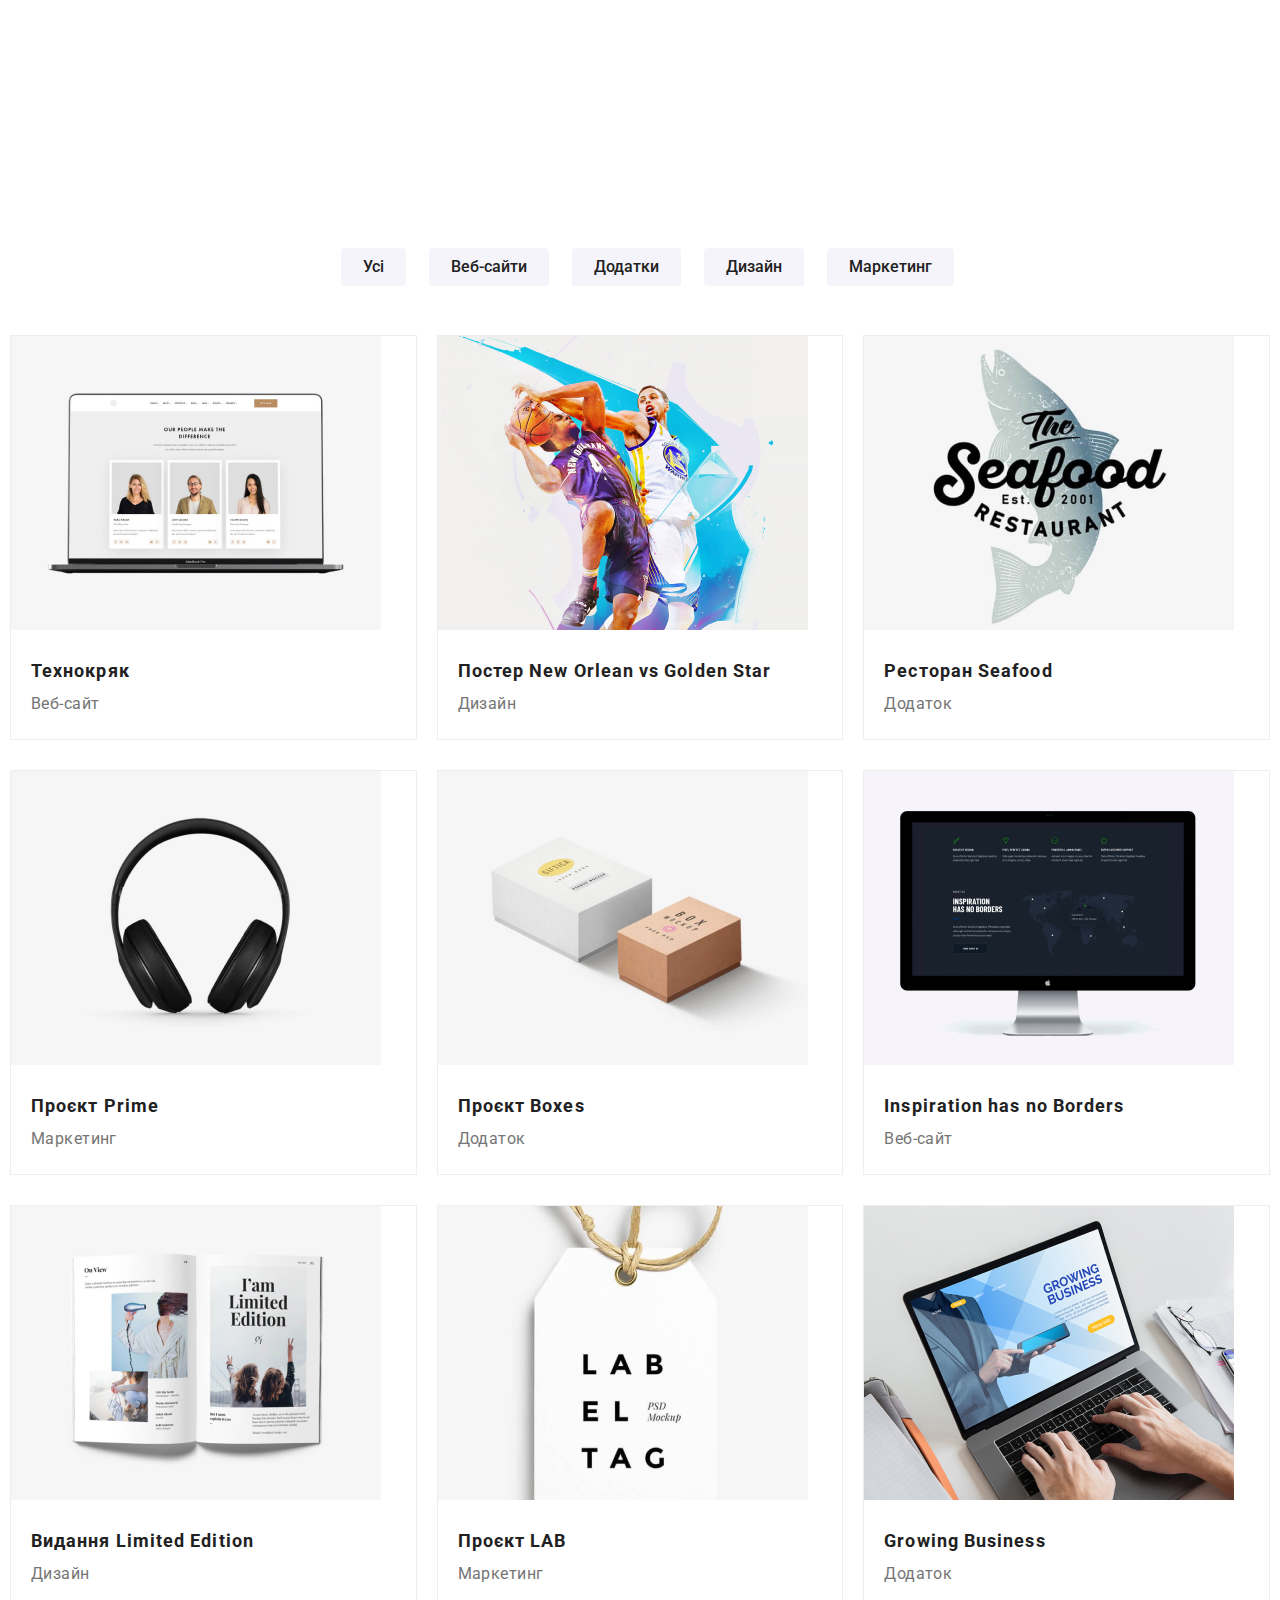
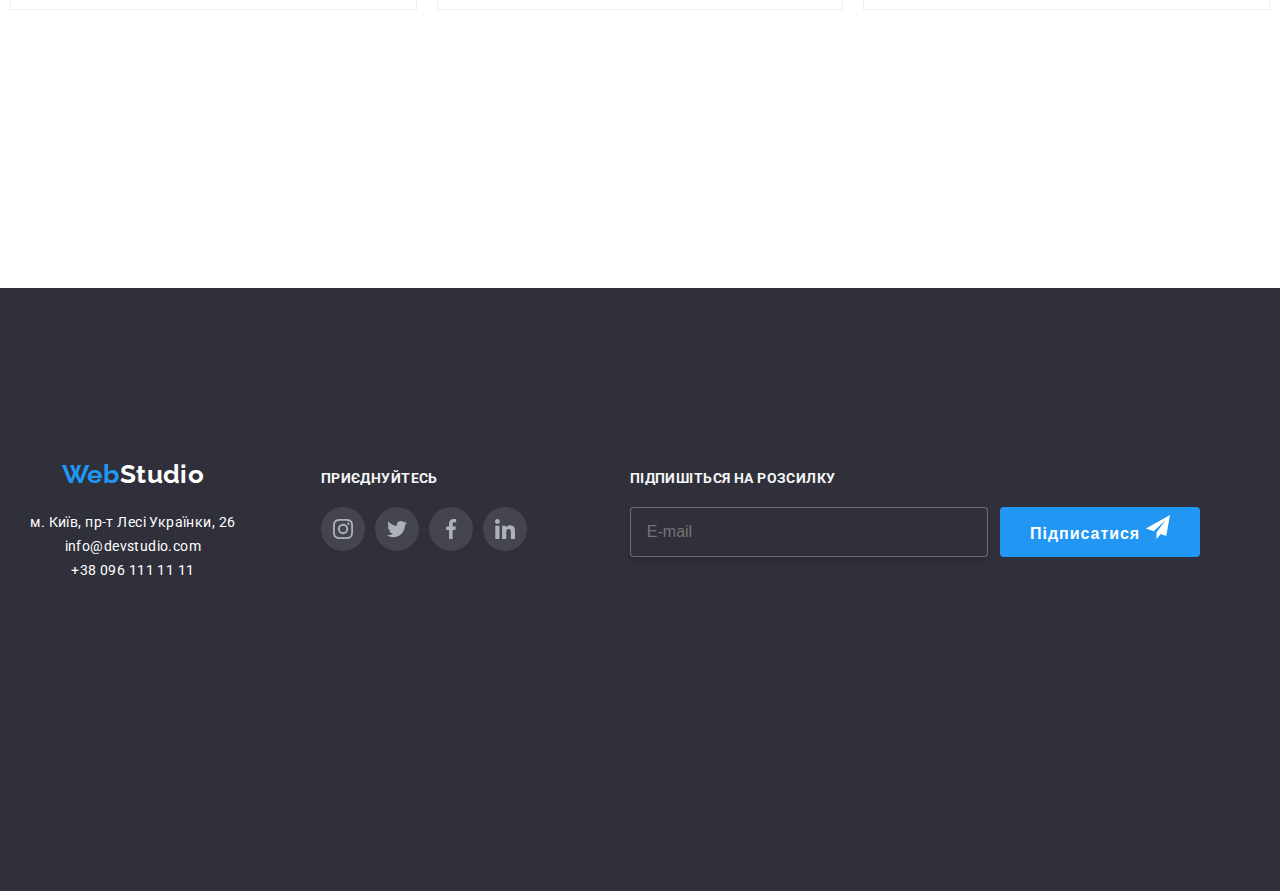
==== portfolio.html @ 3444eb07 "styles" ====
<!DOCTYPE html>
<html lang="uk">
  <head>
    <meta charset="UTF-8" />
    <meta http-equiv="X-UA-Compatible" content="IE=edge" />
    <meta name="viewport" content="width=device-width, initial-scale=1.0" />
    <title>Portfolio</title>
    <link rel="stylesheet" href="node_modules/modern-normalize/modern-normalize.css" />
    <link rel="preconnect" href="https://fonts.googleapis.com" />
    <link rel="preconnect" href="https://fonts.gstatic.com" crossorigin />
    <link
      href="https://fonts.googleapis.com/css2?family=Raleway:wght@700&family=Roboto:wght@400;500;700;900&display=swap"
      rel="stylesheet"
    />
    <link rel="stylesheet" href="./css/main.min.css" />
    <link rel="stylesheet" href="./css/styles.css" />
  </head>

  <body>
    <!--Шапка сторінки-->
  <!-- <header class="header-portfolio">
      <div class="container">
        <nav class="navigation">
          <a href="./index.html" class="logo-link"> <span class="accent">Web</span>Studio </a>
          <ul class="nav">
            <li class="nav-item">
              <a href="./index.html" class="nav-link nav-item__link">Студія</a>
            </li>
            <li class="nav-item">
              <a href="./portfolio.html" class="nav-link current nav-item__line nav-item__link"
                >Портфоліо</a
              >
            </li>
            <li class="nav-item">
              <a href="" class="nav-link nav-item__link">Контакти</a>
            </li>
          </ul>
        </nav>
        <ul class="contact">
          <li class="contact-list">
            <a class="contact-link" href="mailto:info@devstudio.com">
              <svg class="contact-icons" width="16" height="12">
                <use href="./img/icons.svg#icon-mail"></use>
              </svg>
              info@devstudio.com</a
            >
          </li>
          <li class="contact-list">
            <a class="contact-link" href="tel:+380961111111">
              <svg class="contact-icons" width="10" height="16">
                <use href="./img/icons.svg#icon-phone"></use>
              </svg>
              +38 096 111 11 11</a
            >
          </li>
        </ul>
      </div>
    </header> -->
    <main>
      <section class="work">
        <div class="container">
          <h1 class="visually-hidden">Проекти</h1>
          <ul class="work-nav">
            <li class="work-item">
              <button class="work-item__button filter-btn" type="button">Усі</button>
            </li>
            <li class="work-item">
              <button class="work-item__button filter-btn" type="button">Веб-сайти</button>
            </li>
            <li class="work-item">
              <button class="work-item__button filter-btn" type="button">Додатки</button>
            </li>
            <li class="work-item">
              <button class="work-item__button filter-btn" type="button">Дизайн</button>
            </li>
            <li class="work-item">
              <button class="work-item__button filter-btn" type="button">Маркетинг</button>
            </li>
          </ul>
          <ul class="portfolio">
            <li class="portfolio-item">
              <a href="" class="portfolio-item__link">
                <div class="portfolio-wrapper">
                  <picture>
                    <source
                      srcset="
                        ./img/portfolio/people-desktop.jpg    1x,
                        ./img/portfolio/people-desktop@2x.jpg 2x
                      "
                      media="(min-width: 1200px)"
                      type="image/jpeg"
                    />
                    <source
                      srcset="
                        ./img/portfolio/people-tab.jpg    1x,
                        ./img/portfolio/people-tab@2x.jpg 2x
                      "
                      media="(min-width: 768px)"
                      type="image/jpeg"
                    />
                    <source
                      srcset="
                        ./img/portfolio/people-mob.jpg    1x,
                        ./img/portfolio/people-mob@2x.jpg 2x
                      "
                      media="(min-width: 480px)"
                      type="image/jpeg"
                    />
                    <img src="./img/portfolio/people.jpg" alt="головна сторінка" width="370" />
                  </picture>
                  <p class="portfolio-wrapper__text">
                    Ресурс пропонує комплексні пропозиції з різним рівнем функціоналу та сервісів.
                    Все це дозволить відвідувачу отримати вичерпні відомості про компанію чи
                    приватну особу.
                  </p>
                </div>
                <div class="portfolio-box">
                  <h2 class="portfolio-box__project">Технокряк</h2>
                  <p class="portfolio-box__text">Веб-сайт</p>
                </div>
              </a>
            </li>
            <li class="portfolio-item">
              <a href="" class="portfolio-item__link">
                <div class="portfolio-wrapper">
                  <picture>
                    <source
                      srcset="
                        ./img/portfolio/poster-desktop.jpg    1x,
                        ./img/portfolio/poster-desktop@2x.jpg 2x
                      "
                      media="(min-width: 1200px)"
                      type="image/jpeg"
                    />
                    <source
                      srcset="
                        ./img/portfolio/poster-tab.jpg    1x,
                        ./img/portfolio/poster-tab@2x.jpg 2x
                      "
                      media="(min-width: 768px)"
                      type="image/jpeg"
                    />
                    <source
                      srcset="
                        ./img/portfolio/poster-mob.jpg    1x,
                        ./img/portfolio/poster-mob@2x.jpg 2x
                      "
                      media="(min-width: 480px)"
                      type="image/jpeg"
                    />
                    <img src="./img/portfolio/poster.jpg" alt="стиль" width="370" />
                  </picture>
                  <div class="portfolio-wrapper__text">
                    <p>
                      Ресурс пропонує комплексні пропозиції з різним рівнем функціоналу та сервісів.
                      Все це дозволить відвідувачу отримати вичерпні відомості про компанію чи
                      приватну особу.
                    </p>
                  </div>
                </div>
                <div class="portfolio-box">
                  <h2 class="portfolio-box__project">Постер New Orlean vs Golden Star</h2>
                  <p class="portfolio-box__text">Дизайн</p>
                </div>
              </a>
            </li>
            <li class="portfolio-item">
              <a href="" class="portfolio-item__link">
                <div class="portfolio-wrapper">
                  <picture>
                    <source
                      srcset="
                        ./img/portfolio/seafood-desktop.jpg    1x,
                        ./img/portfolio/seafood-desktop@2x.jpg 2x
                      "
                      media="(min-width: 1200px)"
                      type="image/jpeg"
                    />
                    <source
                      srcset="
                        ./img/portfolio/seafood-tab.jpg    1x,
                        ./img/portfolio/seafood-tab@2x.jpg 2x
                      "
                      media="(min-width: 768px)"
                      type="image/jpeg"
                    />
                    <source
                      srcset="
                        ./img/portfolio/seafood-mob.jpg    1x,
                        ./img/portfolio/seafood-mob@2x.jpg 2x
                      "
                      media="(min-width: 480px)"
                      type="image/jpeg"
                    />
                    <img src="./img/portfolio/seafood.jpg" alt="емблема" width="370" />
                  </picture>
                  <div class="portfolio-wrapper__text">
                    <p>
                      Ресурс пропонує комплексні пропозиції з різним рівнем функціоналу та сервісів.
                      Все це дозволить відвідувачу отримати вичерпні відомості про компанію чи
                      приватну особу.
                    </p>
                  </div>
                </div>
                <div class="portfolio-box">
                  <h2 class="portfolio-box__project">Ресторан Seafood</h2>
                  <p class="portfolio-box__text">Додаток</p>
                </div>
              </a>
            </li>
            <li class="portfolio-item">
              <a href="" class="portfolio-item__link">
                <div class="portfolio-wrapper">
                  <picture>
                    <source
                      srcset="
                        ./img/portfolio/prime-desktop.jpg    1x,
                        ./img/portfolio/prime-desktop@2x.jpg 2x
                      "
                      media="(min-width: 1200px)"
                      type="image/jpeg"
                    />
                    <source
                      srcset="./img/portfolio/prime-tab.jpg 1x, ./img/portfolio/prime-tab@2x.jpg 2x"
                      media="(min-width: 768px)"
                      type="image/jpeg"
                    />
                    <source
                      srcset="./img/portfolio/prime-mob.jpg 1x, ./img/portfolio/prime-mob@2x.jpg 2x"
                      media="(min-width: 480px)"
                      type="image/jpeg"
                    />
                    <img src="./img/portfolio/prime.jpg" alt="проекти" width="370" />
                  </picture>
                  <div class="portfolio-wrapper__text">
                    <p>
                      Ресурс пропонує комплексні пропозиції з різним рівнем функціоналу та сервісів.
                      Все це дозволить відвідувачу отримати вичерпні відомості про компанію чи
                      приватну особу.
                    </p>
                  </div>
                </div>
                <div class="portfolio-box">
                  <h2 class="portfolio-box__project">Проєкт Prime</h2>
                  <p class="portfolio-box__text">Маркетинг</p>
                </div>
              </a>
            </li>
            <li class="portfolio-item">
              <a href="" class="portfolio-item__link">
                <div class="portfolio-wrapper">
                  <picture>
                    <source
                      srcset="
                        ./img/portfolio/boxes-desktop.jpg    1x,
                        ./img/portfolio/boxes-desktop@2x.jpg 2x
                      "
                      media="(min-width: 1200px)"
                      type="image/jpeg"
                    />
                    <source
                      srcset="./img/portfolio/boxes-tab.jpg 1x, ./img/portfolio/boxes-tab@2x.jpg 2x"
                      media="(min-width: 768px)"
                      type="image/jpeg"
                    />
                    <source
                      srcset="./img/portfolio/boxes-mob.jpg 1x, ./img/portfolio/boxes-mob@2x.jpg 2x"
                      media="(min-width: 480px)"
                      type="image/jpeg"
                    />
                    <img src="./img/portfolio/boxes.jpg" alt="додатки" width="370" />
                  </picture>
                  <div class="portfolio-wrapper__text">
                    <p>
                      Ресурс пропонує комплексні пропозиції з різним рівнем функціоналу та сервісів.
                      Все це дозволить відвідувачу отримати вичерпні відомості про компанію чи
                      приватну особу.
                    </p>
                  </div>
                </div>
                <div class="portfolio-box">
                  <h2 class="portfolio-box__project">Проєкт Boxes</h2>
                  <p class="portfolio-box__text">Додаток</p>
                </div>
              </a>
            </li>
            <li class="portfolio-item">
              <a href="" class="portfolio-item__link">
                <div class="portfolio-wrapper">
                  <picture>
                    <source
                      srcset="
                        ./img/portfolio/inspiration-desktop.jpg    1x,
                        ./img/portfolio/inspiration-desktop@2x.jpg 2x
                      "
                      media="(min-width: 1200px)"
                      type="image/jpeg"
                    />
                    <source
                      srcset="
                        ./img/portfolio/inspiration-tab.jpg    1x,
                        ./img/portfolio/inspiration-tab@2x.jpg 2x
                      "
                      media="(min-width: 768px)"
                      type="image/jpeg"
                    />
                    <source
                      srcset="
                        ./img/portfolio/inspiration-mob.jpg    1x,
                        ./img/portfolio/inspiration-mob@2x.jpg 2x
                      "
                      media="(min-width: 480px)"
                      type="image/jpeg"
                    />
                    <img src="./img/portfolio/inspiration.jpg" alt="веб-сайт" width="370" />
                  </picture>
                  <div class="portfolio-wrapper__text">
                    <p>
                      Ресурс пропонує комплексні пропозиції з різним рівнем функціоналу та сервісів.
                      Все це дозволить відвідувачу отримати вичерпні відомості про компанію чи
                      приватну особу.
                    </p>
                  </div>
                </div>
                <div class="portfolio-box">
                  <h2 class="portfolio-box__project">Inspiration has no Borders</h2>
                  <p class="portfolio-box__text">Веб-сайт</p>
                </div>
              </a>
            </li>
            <li class="portfolio-item">
              <a href="" class="portfolio-item__link">
                <div class="portfolio-wrapper">
                  <picture>
                    <source
                      srcset="
                        ./img/portfolio/edition-desktop.jpg    1x,
                        ./img/portfolio/edition-desktop@2x.jpg 2x
                      "
                      media="(min-width: 1200px)"
                      type="image/jpeg"
                    />
                    <source
                      srcset="
                        ./img/portfolio/edition-tab.jpg    1x,
                        ./img/portfolio/edition-tab@2x.jpg 2x
                      "
                      media="(min-width: 768px)"
                      type="image/jpeg"
                    />
                    <source
                      srcset="
                        ./img/portfolio/edition-mob.jpg    1x,
                        ./img/portfolio/edition-mob@2x.jpg 2x
                      "
                      media="(min-width: 480px)"
                      type="image/jpeg"
                    />
                    <img src="./img/portfolio/edition.jpg" alt="книга" width="370" />
                  </picture>
                  <div class="portfolio-wrapper__text">
                    <p>
                      Ресурс пропонує комплексні пропозиції з різним рівнем функціоналу та сервісів.
                      Все це дозволить відвідувачу отримати вичерпні відомості про компанію чи
                      приватну особу.
                    </p>
                  </div>
                </div>
                <div class="portfolio-box">
                  <h2 class="portfolio-box__project">Видання Limited Edition</h2>
                  <p class="portfolio-box__text">Дизайн</p>
                </div>
              </a>
            </li>
            <li class="portfolio-item">
              <a href="" class="portfolio-item__link">
                <div class="portfolio-wrapper">
                  <picture>
                    <source
                      srcset="
                        ./img/portfolio/lab-desktop.jpg    1x,
                        ./img/portfolio/lab-desktop@2x.jpg 2x
                      "
                      media="(min-width: 1200px)"
                      type="image/jpeg"
                    />
                    <source
                      srcset="./img/portfolio/lab-tab.jpg 1x, ./img/portfolio/lab-tab@2x.jpg 2x"
                      media="(min-width: 768px)"
                      type="image/jpeg"
                    />
                    <source
                      srcset="./img/portfolio/lab-mob.jpg 1x, ./img/portfolio/lab-mob@2x.jpg 2x"
                      media="(min-width: 480px)"
                      type="image/jpeg"
                    />
                    <img src="./img/portfolio/lab.jpg" alt="бірка" width="370" />
                  </picture>
                  <div class="portfolio-wrapper__text">
                    <p>
                      Ресурс пропонує комплексні пропозиції з різним рівнем функціоналу та сервісів.
                      Все це дозволить відвідувачу отримати вичерпні відомості про компанію чи
                      приватну особу.
                    </p>
                  </div>
                </div>
                <div class="portfolio-box">
                  <h2 class="portfolio-box__project">Проєкт LAB</h2>
                  <p class="portfolio-box__text">Маркетинг</p>
                </div>
              </a>
            </li>
            <li class="portfolio-item">
              <a href="" class="portfolio-item__link">
                <div class="portfolio-wrapper">
                  <picture>
                    <source
                      srcset="
                        ./img/portfolio/business-desktop.jpg    1x,
                        ./img/portfolio/business-desktop@2x.jpg 2x
                      "
                      media="(min-width: 1200px)"
                      type="image/jpeg"
                    />
                    <source
                      srcset="
                        ./img/portfolio/business-tab.jpg    1x,
                        ./img/portfolio/business-tab@2x.jpg 2x
                      "
                      media="(min-width: 768px)"
                      type="image/jpeg"
                    />
                    <source
                      srcset="
                        ./img/portfolio/business-mob.jpg    1x,
                        ./img/portfolio/business-mob@2x.jpg 2x
                      "
                      media="(min-width: 480px)"
                      type="image/jpeg"
                    />
                    <img src="./img/portfolio/business.jpg" alt="ноут" width="370" />
                  </picture>
                  <div class="portfolio-wrapper__text">
                    <p>
                      Ресурс пропонує комплексні пропозиції з різним рівнем функціоналу та сервісів.
                      Все це дозволить відвідувачу отримати вичерпні відомості про компанію чи
                      приватну особу.
                    </p>
                  </div>
                </div>
                <div class="portfolio-box">
                  <h2 class="portfolio-box__project">Growing Business</h2>
                  <p class="portfolio-box__text">Додаток</p>
                </div>
              </a>
            </li>
          </ul>
        </div>
      </section>
    </main>  
    <footer class="footer">
      <div class="container">
        <div class="footer-iner">
          <div>
            <a class="footer-name logo-link" href="./index.html"
              ><span class="accent">Web</span><span class="logo-footer">Studio</span></a
            >
            <address>
              <ul class="footer-adres">
                <li class="footer-adres__item">
                  <a
                    class="location"
                    href="https://goo.gl/maps/q275asniq8FiggVd8"
                    target="_blank"
                    rel="nofollow noreferer noopener"
                    >м. Київ, пр-т Лесі Українки, 26</a
                  >
                </li>
                <li class="footer-adres__item">
                  <a class="footer-adres__link" href="mailto:info@devstudio.com">info@devstudio.com</a>
                </li>
                <li class="footer-adres__item">
                  <a class="footer-adres__link" href="tel:+380961111111">+38 096 111 11 11</a>
                </li>
              </ul>
            </address>
          </div>
          <div class="footer-nav">
            <p class="footer-form">ПРИЄДНУЙТЕСЬ</p>
            <ul class="footer-nav__social">
              <li class="footer-wapper">
                <a class="footer-link" href="https://www.instagram.com/">
                  <svg class="footer-icons" width="20" height="20">
                    <use href="./img/icons.svg#icon-instagram-2"></use>
                  </svg>
                </a>
              </li>
              <li class="footer-wapper">
                <a class="footer-link" href="https://www.twitter.com/">
                  <svg class="footer-icons" width="20" height="20">
                    <use href="./img/icons.svg#icon-twitter-1"></use>
                  </svg>
                </a>
              </li>
              <li class="footer-wapper">
                <a class="footer-link" href="https://www.facebook.com/">
                  <svg class="footer-icons" width="20" height="20">
                    <use href="./img/icons.svg#icon-facebook-1"></use>
                  </svg>
                </a>
              </li>
              <li class="footer-wapper">
                <a class="footer-link" href="https://www.linkedin.com/">
                  <svg class="footer-icons" width="20" height="20">
                    <use href="./img/icons.svg#icon-linkedin-1"></use>
                  </svg>
                </a>
              </li>
            </ul>
          </div>
          <div class="footer-item">
            <p class="footer-form">ПІДПИШІТЬСЯ НА РОЗСИЛКУ</p>
             <form class="footer-data">
              <input class="footer-input" type="email" name="mail" id="mail" placeholder="E-mail" />
              <label class="footer-label" for="mail"></label>

              <button class="footer-submit" type="submit">
                Підписатися
                <svg class="footer-icon">
                  <use href="./img/icons.svg#icon-send"></use>
                </svg>
              </button>
            </div>
          </form>
        </div>
      </div>
    </footer>
  </body>
</html>
---- css/main.min.css ----
:root{--primary-text-color: #212121;--title-text-color: #212121;--accent-text-color: #2196f3;--primary-bg-color: #ffffff;--title-list-text-color: #757575;--secondary-ff: "Raleway", sans-serif;--primary-ff: "Roboto", sans-serif;--footer-bg-color: #2f303a;--logo-link: #000000;--bg-portf-color: #f5f5f5}.footer-icons,.footer-nav__social,.footer-link,.portfolio-wrapper__text,.social__link,.social,.aside-item__link,.aside,.feature-item__icon,.check__box,.check,.form,.btn-submit,.model-btn{display:flex;justify-content:center;align-items:center}.visually-hidden{position:absolute;width:1px;height:1px;margin:-1px;border:0;padding:0;white-space:nowrap;clip-path:inset(100%);clip:rect(0 0 0 0);overflow:hidden}body{font-family:var(--primary-ff);background-color:var(--primary-bg-color);color:var(--primary-text-color);font-size:14px;letter-spacing:.03em;margin:0}ul{list-style:none;padding:0;margin:0}a{text-decoration:none;color:inherit}h1,h2,h3,h4,h5,h6,p{margin:0}.address{font-style:normal}html{box-sizing:border-box}*,*::before,*::after{box-sizing:border-box}.accent,.current{content:"";color:var(--accent-text-color)}button{cursor:pointer}img{max-width:100%}@media screen and (min-width: 1200px){section{padding-top:94px;padding-bottom:94px}}.container{margin-left:auto;margin-right:auto;padding-left:15px;padding-right:15px}.logo-link{margin-right:93px;font-family:var(--secondary-ff);font-weight:700;font-size:26px;text-align:center;line-height:1.1923076923;color:var(--logo-link)}.model{position:absolute;top:50%;left:50%;max-width:528px;min-height:581px;background-color:var(--primary-bg-color);border-radius:4px solid rgba(0,0,0,.1);transform:translate(-50%, -50%) scale(1);transition:transform 250ms cubic-bezier(0.4, 0, 0.2, 1)}.is-hidden .model{transform:translate(-50%, -50%) scale(0.5)}.backdrop{position:fixed;top:0;right:0;width:100%;height:100%;transition:all 250ms;visibility:visible;background-color:rgba(0,0,0,.1)}.is-hidden{opacity:0;pointer-events:none;visibility:hidden}.model-btn{position:absolute;width:30px;height:30px;top:8px;right:8px;padding:0;background:rgba(0,0,0,0);border-radius:50%;border:1px solid rgba(51,23,23,.1)}.model-btn:hover,.model-btn:focus,.model-btn:focus-within{fill:var(--accent-text-color);transition:250ms cubic-bezier(0.4, 0, 0.2, 1)}.model-icon{width:18px;height:18px;margin:auto}.textarea{resize:none;line-height:1.1666666667;fill:rgba(117,117,117,.5);letter-spacing:.01em;padding:12px 16px;border:1px solid rgba(33,33,33,.2);border-radius:4px;height:120px;font-weight:400;font-size:12px}.textarea:hover,.textarea:focus,.textarea:focus-within{border-color:var(--accent-text-color);outline:none;transition:250ms cubic-bezier(0.4, 0, 0.2, 1)}.btn-submit{text-align:center;width:200px;height:50px;color:var(--primary-bg-color);background-color:var(--accent-text-color);border-radius:4px;border:none;margin:0 auto;margin-top:30px;font-weight:700;font-size:16px;line-height:1.875;letter-spacing:.06em}.btn-submit:hover,.btn-submit:focus{border-color:var(--accent-text-color);outline:none}@media screen and (min-width: 768px){.mobile-menu{display:none}}.mobile-menu__btn{display:none}.header__networks{display:none}@media screen and (max-width: 767px){.mobile-menu{display:flex;position:absolute;top:0;left:0;flex-direction:column;justify-content:space-between;width:100vw;max-width:480px;height:95vh;z-index:10;padding:48px 40px;background-color:var(--primary-bg-color);transform:translateX(-100%);opacity:0;pointer-events:none;box-shadow:0px 4px 8px rgba(0,0,0,.04),0px 2px 4px rgba(0,0,0,.08),0px 1px 3px rgba(0,0,0,.16);transition:transform 250ms cubic-bezier(0.4, 0, 0.2, 1),opacity 250ms 100ms}.mobile-menu.is-open{opacity:1;pointer-events:all;transform:translateX(0%)}.mobile-menu__btn{display:block;position:absolute;z-index:20;top:10px;right:15px;width:40px;height:40px;margin:0;padding:0;border:none;background-color:rgba(0,0,0,0);fill:currentColor;color:var(--title-text-color)}.mobile-menu__btn:hover{color:var(--accent-text-color)}.mobile-menu__btn .mobile-menu__close{display:none}.mobile-menu__btn .mobile-menu__open{display:block}.mobile-menu__btn.is-open .mobile-menu__close{display:block}.mobile-menu__btn.is-open .mobile-menu__open{display:none}.mobile-menu__item{margin-bottom:32px}.mobile-menu__link{font-weight:500;font-size:40px;line-height:1.175;letter-spacing:.02em;color:var(--primary-text-color)}.mobile-menu__link-current{padding:8px;color:var(--accent-text-color)}.header__contacts{margin-top:auto;margin-bottom:64px}.contacts__item{font-weight:500;font-size:24px;line-height:1.17;letter-spacing:.02em;color:var(--title-list-text-color)}.contacts__link{white-space:nowrap}.contacts__icons{margin-bottom:32px;font-size:34px;line-height:1.18;color:var(--accent-text-color)}.contacts__icons-mail{display:none}.contacts__icons-phone{display:none}.header__networks{display:flex}.networks__item{font-weight:500;font-size:18px;line-height:1.22;letter-spacing:.02em;color:var(--accent-text-color)}.networks__item:not(:last-child){padding-right:10px;border-right-width:1px;border-right-style:solid;border-right-color:rgba(33,33,33,.2)}.networks__item:not(:first-child){padding-left:10px}}@media screen and (max-width: 479px){.mobile-menu{padding:9vw}.mobile-menu__item{width:calc((100% - 90px)/4)}.mobile-menu__link{font-size:8vw}.contacts__item{font-size:5vw}.contacts__item--phone{font-size:7vw}.header__networks{justify-content:center}.networks__item{font-size:4vw}}.form-model{padding:40px}.form{font-weight:400;font-size:12px;line-height:1.1666666667;letter-spacing:.01em;color:var(--title-list-text-color);width:528px;height:581px;box-shadow:0px 1px 3px rgba(0,0,0,.12),0px 1px 1px rgba(0,0,0,.14),0px 2px 1px rgba(0,0,0,.2);border-radius:4px;background-color:var(--primary-bg-color)}.form-text{display:inline-flex;justify-content:center;text-align:center;font-weight:700;font-size:20px;line-height:1.15;color:var(--title-text-color);width:448px;margin-bottom:12px}.form-field{display:flex;flex-direction:column;margin-bottom:10px;position:relative;width:100%}.form-label{font-size:12px;line-height:1.1666666667;color:var(--title-list-text-color);margin-bottom:4px}.form-input{display:flex;border:1px solid rgba(33,33,33,.2);border-radius:4px;height:40px;font-size:16px;padding-left:40px;transition:250ms cubic-bezier(0.4, 0, 0.2, 1)}.form-input:hover,.form-input:focus,.form-input:focus-within{border-color:var(--accent-text-color);outline:none;transition:250ms cubic-bezier(0.4, 0, 0.2, 1)}.form-field:focus-within>.form-icon{content:"";color:var(--accent-text-color)}.form-icon{position:absolute;bottom:12px;left:12px;width:18px;height:18px;fill:var(--title-text-color)}.form-icon:hover,.form-icon:focus{fill:var(--accent-text-color)}.form-span{color:var(--accent-text-color);text-decoration:none;border-bottom:1px solid var(--accent-text-color)}.check{position:relative;display:flex;align-items:center;font-weight:400;line-height:1.7142857143;padding-top:10px}.check__box{width:16px;height:15px;border:1px solid;border-radius:3px}.check__text{padding-left:7px}.check__input{position:absolute;-webkit-appearance:none;-moz-appearance:none;appearance:none}.check__input:checked+.check__box{border-color:rgba(0,0,0,0)}.check__input:checked+.check__box .check__icon{opacity:1}.check__icon{opacity:0}.hero{text-align:center}@media screen and (min-width: 768px){.hero{padding-top:0px}}.hero__container{max-width:1600px;margin:0 auto;background-color:var(--footer-bg-color);background-repeat:no-repeat;background-size:cover;background-image:linear-gradient(rgba(47, 48, 58, 0.4), rgba(47, 48, 58, 0.4)),url(../img/header.jpg)}@media screen and (max-width: 767px){.hero__container{max-width:480px;height:400px;padding-top:118px;padding-bottom:118px}}@media screen and (max-width: 767px)and (min-device-pixel-ratio: 2),screen and (max-width: 767px)and (min-resolution: 192dpi),screen and (max-width: 767px)and (min-resolution: 2dppx){.hero__container{background-image:linear-gradient(rgba(47, 48, 58, 0.4), rgba(47, 48, 58, 0.4)),url(../img/header-mob.jpg)}}@media screen and (min-width: 768px){.hero__container{width:768px;padding-top:118px;padding-bottom:118px;background-image:linear-gradient(rgba(47, 48, 58, 0.4), rgba(47, 48, 58, 0.4)),url(../img/header-tab.jpg)}}@media screen and (min-width: 768px)and (min-device-pixel-ratio: 2),screen and (min-width: 768px)and (min-resolution: 192dpi),screen and (min-width: 768px)and (min-resolution: 2dppx){.hero__container{background-image:linear-gradient(rgba(47, 48, 58, 0.4), rgba(47, 48, 58, 0.4)),url(../img/header-tab@2x.jpg)}}@media screen and (min-width: 1199px){.hero__container{max-width:1600px;width:100%;min-height:600px;padding-top:200px;padding-bottom:200px;background-image:linear-gradient(rgba(47, 48, 58, 0.4), rgba(47, 48, 58, 0.4)),url(../img/header-desktop.jpg);background-repeat:no-repeat;background-size:cover}}@media screen and (min-width: 1199px)and (min-device-pixel-ratio: 2),screen and (min-width: 1199px)and (min-resolution: 192dpi),screen and (min-width: 1199px)and (min-resolution: 2dppx){.hero__container{background-image:linear-gradient(rgba(47, 48, 58, 0.4), rgba(47, 48, 58, 0.4)),url(../img/header-desktop@2x.jpg)}}.hero__title{text-align:center;letter-spacing:.06em;text-transform:uppercase;font-weight:900;font-size:26px;line-height:1.36;color:var(--primary-bg-color);max-width:696px;margin:0 auto}@media screen and (min-width: 1200px){.hero__title{font-size:44px}}.btn{display:inline-block;min-width:152px;padding:10px 32px;border-radius:4px;text-align:center;margin-top:30px;box-shadow:0px 4px 4px rgba(0,0,0,.15);border-radius:4px}.hero__button{background-color:var(--accent-text-color);font-family:"Roboto";font-style:normal;font-weight:700;font-size:16px;line-height:1.875;letter-spacing:.06em;color:var(--primary-bg-color);padding:10px 32px;border:none}@media screen and (min-width: 768px){.page-header .container{width:768px;display:flex;align-items:center}}@media screen and (min-width: 767px)and (min-width: 1199px){.header-portfolio .container{display:flex;align-items:center}}.header-portfolio{height:80px;border-bottom:1px solid #ececec}@media screen and (max-width: 767px){.header-tablet{display:none}}.navigation{display:flex;align-items:center}.nav{display:flex}.nav-item__line{padding-bottom:28px}.nav-item:not(last-child){margin-right:50px;align-items:center}.nav-item__link{position:relative;display:block;padding-top:32px;padding-bottom:32px;align-items:center}.nav-item__link::before{content:"";position:absolute;bottom:0;left:0;background-color:#2196f3;width:0;height:4px;border-radius:2px;transition:transform 250ms cubic-bezier(0.4, 0, 0.2, 1)}.nav-link{font-weight:500;line-height:1.1428571429;letter-spacing:.02em;color:inherit}.accent,.current{color:var(--accent-text-color)}.accent::before,.current::before{width:100%}.nav-item__link:hover,.nav-item__link:focus{color:var(--accent-text-color)}.nav-item__link:hover::before,.nav-item__link:focus::before{width:100%}@media screen and (min-width: 768px){.contact{padding-top:0px;padding-bottom:0px}}@media screen and (min-width: 1200px){.contact{display:flex;align-items:center;margin-left:auto;padding-top:32px;padding-bottom:32px}}@media screen and (min-width: 768px){.contact-list{flex-wrap:wrap}}@media screen and (min-width: 1200px){.contact-list{width:calc((100% - 50px)/2)}}.contact-link{color:var(--title-list-text-color);font-size:14px;line-height:1.1428571429;letter-spacing:.02em;transition:250ms cubic-bezier(0.4, 0, 0.2, 1)}.contact-link:hover,.contact-link:focus{color:var(--accent-text-color);transition:250ms cubic-bezier(0.4, 0, 0.2, 1)}.contact-icons{margin-right:10px;fill:var(--title-list-text-color)}.contact-link:hover .contact-icons,.contact-link:focus .contact-icons{fill:var(--accent-text-color)}.feature{text-align:left;padding-bottom:0px;padding-top:94px}@media screen and (min-width: 768px){.feature-list{display:flex;flex-wrap:wrap;justify-content:space-between}}.feature-item{width:450px}@media screen and (min-width: 768px){.feature-item{width:calc((100% - 30px)/2)}}@media screen and (min-width: 1200px){.feature-item{width:calc((100% - 90px)/4)}}.feature-item__title{font-weight:700;font-size:14px;line-height:1.1428571429;text-transform:uppercase;margin-top:30px;margin-bottom:10px;color:var(--primary-text-color);color:inherit}.feature-item__text{font-size:14px;line-height:1.7142857143;color:var(--title-list-text-color)}.feature-item__icon{width:100%;height:120px;border-radius:4px;background-color:#f5f4fa}@media screen and (max-width: 1199px){.aside{position:absolute;width:1px;height:1px;margin:-1px;border:0;padding:0;white-space:nowrap;clip-path:inset(100%);clip:rect(0 0 0 0);overflow:hidden}}.aside-list{display:inline-flex}.aside-title{font-weight:700;font-size:36px;line-height:1.1666666667;text-align:center;padding-bottom:50px}.aside-item{width:370px}.aside-item__image{text-align:center;justify-content:space-around}.aside-item__link{position:absolute;text-align:center;text-transform:uppercase;white-space:nowrap;width:370px;height:70px;pointer-events:none;color:var(--primary-bg-color);font-weight:700;line-height:1.1428571429;transform:translateY(-105%);background:rgba(47,48,58,.8)}.aside-item:not(:last-child){margin-right:30px}.team{width:100%;padding-bottom:94px;padding-top:94px;background-color:var(--bg-portf-color)}@media screen and (min-width: 480px){.team{margin-bottom:60px}}@media screen and (min-width: 768px){.team__list{display:flex;flex-wrap:wrap;justify-content:space-between}}.team__item{width:450px;margin-top:30px;text-align:center;display:inline-block;background-color:var(--primary-bg-color);box-shadow:0px 1px 3px rgba(0,0,0,.12),0px 1px 1px rgba(0,0,0,.14),0px 2px 1px rgba(0,0,0,.2);border-radius:0px 0px 4px 4px}@media screen and (min-width: 768px){.team__item{width:calc((100% - 30px)/2)}}@media screen and (min-width: 1200px){.team__item{width:calc((100% - 90px)/4)}}.team-box__list{text-align:center}.team-box__name{font-size:16px;font-weight:500;line-height:1.1875;text-align:center;padding-top:30px}.team-box__position{font-size:16px;line-height:1.1875;text-align:center;color:var(--title-list-text-color);padding-top:10px}.team__image{width:100%}.social{padding-top:16px;margin-bottom:24px}.social__link{width:44px;height:44px;border-radius:50%;fill:#afb1b8}.social__item:not(:last-child){margin-left:10px}.social__link:hover,.social__link:focus{background-color:var(--accent-text-color)}.social__link:hover .social__icon,.social__link:focus .social__icon{fill:var(--primary-bg-color)}.social__link{transition:250ms cubic-bezier(0.4, 0, 0.2, 1)}@media screen and (min-width: 480px){.clients__list{display:flex;flex-wrap:wrap;justify-content:space-between}}.clients__item{border:1px solid #afb1b8;border-radius:4px;color:var(--title-list-text-color);transition:250ms cubic-bezier(0.4, 0, 0.2, 1);margin-bottom:30px}@media screen and (min-width: 480px){.clients__item{width:210px;height:92px;width:calc((100% - 30px)/2);display:flex;justify-content:center;align-items:center}}@media screen and (min-width: 768px){.clients__item{width:226px;height:92px;width:calc((100% - 60px)/3)}}@media screen and (min-width: 1200px){.clients__item{width:170px;width:calc((100% - 150px)/6)}}.clients__link{display:flex;align-items:center;justify-content:center}.clients__icon{width:106px;height:60px;fill:currentColor}.clients__item:hover,.clients__item:focus{color:var(--accent-text-color);border-color:var(--accent-text-color)}.portfolio{padding-top:0;padding-bottom:0}@media screen and (min-width: 1200px){.portfolio{justify-content:space-between;margin-top:34px;margin-bottom:94px}}@media screen and (min-width: 480px){.portfolio{margin-top:40px;margin-bottom:60px}}@media screen and (min-width: 768px){.portfolio{margin-top:14px;margin-bottom:60px;display:flex;flex-wrap:wrap;justify-content:space-around}}.portfolio-item{border:1px solid #eee}@media screen and (min-width: 768px){.portfolio-item{width:calc((100% - 30px)/2);margin-bottom:30px;display:flex;flex-wrap:wrap;justify-content:space-between}}@media screen and (min-width: 1200px){.portfolio-item{width:calc((100% - 60px)/3);justify-content:space-between}}.portfolio-wrapper{display:flex;position:relative;overflow:hidden}.portfolio-wrapper__text{position:absolute;width:100%;height:100%;transform:translateY(101%);transition:transform 250ms cubic-bezier(0.4, 0, 0.2, 1);padding:63px 24px;color:var(--primary-bg-color);border:none;background-color:rgba(33,150,243,.9);font-weight:400;font-size:18px;line-height:28px}.portfolio-item__link:hover .portfolio-wrapper__text,.portfolio-item__link:focus .portfolio-wrapper__text{transform:translateY(0)}.portfolio-box{padding:20px;color:inherit}.portfolio-box__project{font-weight:700;font-size:18px;letter-spacing:.06em;line-height:2;color:var(--title-text-color);color:inherit}.portfolio-box__text{font-weight:400;font-size:16px;line-height:1.875;color:var(--title-list-text-color)}.work .container{padding:0}.work{margin-top:60px;margin-bottom:94px}@media screen and (max-width: 767px){.work-nav{width:100%;display:flex;flex-wrap:wrap}}@media screen and (min-width: 768px){.work-nav{display:flex;justify-content:center;margin-bottom:34px;margin-top:94px}}.work-item{margin-bottom:15px}.work-item :first-child{margin-left:15px}.work-item:not(:last-child){margin-right:8px}.work-item__button{color:inherit;font-weight:500;font-size:16px;line-height:1.625;color:var(--primary-text-color);text-align:center;font-family:var(--primary-ff)}.filter-btn{padding:6px 22px;border:none;color:var(--primary-text-color);background-color:#f5f4fa;border-radius:4px;border:none;border-radius:4px}.filter-btn:hover,.filter-btn:focus{color:var(--primary-bg-color);background-color:var(--accent-text-color);border:none;transition:250ms cubic-bezier(0.4, 0, 0.2, 1)}.footer{background-color:var(--footer-bg-color);max-width:1600px}@media screen and (min-width: 480px){.footer{height:603px}}.footer .container{padding-top:60px;padding-bottom:60px}@media screen and (max-width: 1199px){.footer-iner{text-align:center}}@media screen and (min-width: 768px){.footer-iner{display:flex;flex-wrap:wrap;justify-content:space-around;align-items:baseline}}@media screen and (min-width: 1200px){.footer-iner{flex-wrap:nowrap;margin-right:70px;margin-top:110px}}@media screen and (min-width: 480px)and (max-width: 1199px){.footer-text{display:flex;text-align:center;flex-direction:row;margin-left:auto;margin-right:auto}}.logo-footer{color:var(--primary-bg-color)}.footer .logo{color:var(--primary-bg-color);line-height:1.1923076923;font-family:var(--secondary-ff)}.footer-adres__item{font-weight:400;line-height:1.7142857143;color:var(--primary-bg-color);font-weight:400;list-style:none;font-style:normal;text-align:center}.footer-adres__item__link{width:231px}@media screen and (min-width: 480px){.footer-adres__item__link{margin-bottom:8px}}.footer-adres__link:focus,.footer-adres__link:hover{color:var(--accent-text-color)}.footer-adres__link{transition:translate 250ms cubic-bezier(0.4, 0, 0.2, 1)}.footer-link{width:44px;height:44px;border-radius:50%;background:rgba(255,255,255,.1)}.footer-link:hover,.footer-link:focus{background-color:var(--accent-text-color)}.footer-icons{fill:#afb1b8}.footer-link:hover .footer-icons,.footer-link:focus .footer-icons{fill:var(--primary-bg-color)}.footer-link{transition:250ms cubic-bezier(0.4, 0, 0.2, 1)}.footer-nav{color:var(--primary-bg-color)}@media screen and (max-width: 767px){.footer-nav{display:flex;flex-direction:column;margin-bottom:60px}}@media screen and (max-width: 1199px){.footer-nav{text-align:center}}@media screen and (min-width: 768px)and (max-width: 1199px){.footer-nav{display:inline-block}}@media screen and (min-width: 1200px){.footer-nav{margin-right:93px;margin-left:70px}}@media screen and (min-width: 480px),screen and (max-width: 1199px){.footer-nav__line{display:flex;text-align:center;flex-direction:row;margin-left:auto;margin-right:auto}}.footer-nav__social{margin-top:20px}.footer-name{width:100%;margin-bottom:9px}@media screen and (min-width: 480px),screen and (max-width: 767px){.footer-name{margin-bottom:20px;display:block;text-align:center}}.footer-wapper{margin-right:10px;width:44px;height:44px}.footer-contacts{color:rgba(255,255,255,.6);text-decoration:none;font-weight:400;font-size:14px;line-height:1.7142857143}@media screen and (min-width: 480px){.footer-contacts{padding-top:8px}}@media screen and (min-width: 480px){.footer-data{text-align:center;margin-left:auto;margin-right:auto}}@media screen and (min-width: 1200px){.footer-data{display:flex;height:105px}}@media screen and (min-width: 480px){.footer-item{text-align:center}}@media screen and (max-width: 1199px){.footer-item{text-align:center}}@media screen and (min-width: 768px)and (max-width: 1199px){.footer-item{text-align:center}}@media screen and (min-width: 1200px){.footer-item{padding-top:12px}}.footer-form{font-weight:700;font-size:14px;line-height:1.2142857143;color:var(--bg-portf-color);margin-bottom:20px}@media screen and (min-width: 480px){.footer-form{margin-bottom:20px;margin-top:60px;text-align:center}}@media screen and (min-width: 1200px){.footer-form{text-align:left;margin-top:0px}}.footer-label{color:var(--primary-bg-color)}.footer-input{font-size:16px;line-height:1.25;border:1px solid rgba(255,255,255,.3);border-radius:4px;box-shadow:0px 4px 4px rgba(0,0,0,.15);outline:none;background-color:var(--footer-bg-color);color:var(--bg-portf-color);padding-left:16px}@media screen and (max-width: 480px){.footer-input{width:100%;height:50px;margin-bottom:20px;padding-left:15px;padding-right:15px}}@media screen and (min-width: 768px){.footer-input{width:100%;height:50px;padding-left:16px;margin-bottom:20px}}@media screen and (min-width: 1200px){.footer-input{width:358px}}.footer-input::placeholder{content:""}.checkbox-custom{width:16px;height:15px;fill:var(--primary-text-color)}.checkbox-custom:focus-within{color:var(--primary-bg-color);background-color:var(--accent-text-color)}.footer-submit{font-weight:700;font-size:16px;line-height:1.875;letter-spacing:.06em;color:var(--primary-bg-color);border-radius:4px;border:var(--bg-portf-color);background-color:var(--accent-text-color);width:200px;height:50px;margin-left:12px}.footer-icon{width:24px;height:24px;fill:var(--primary-bg-color)}.location{color:var(--primary-bg-color);text-decoration:none}/*# sourceMappingURL=main.min.css.map */
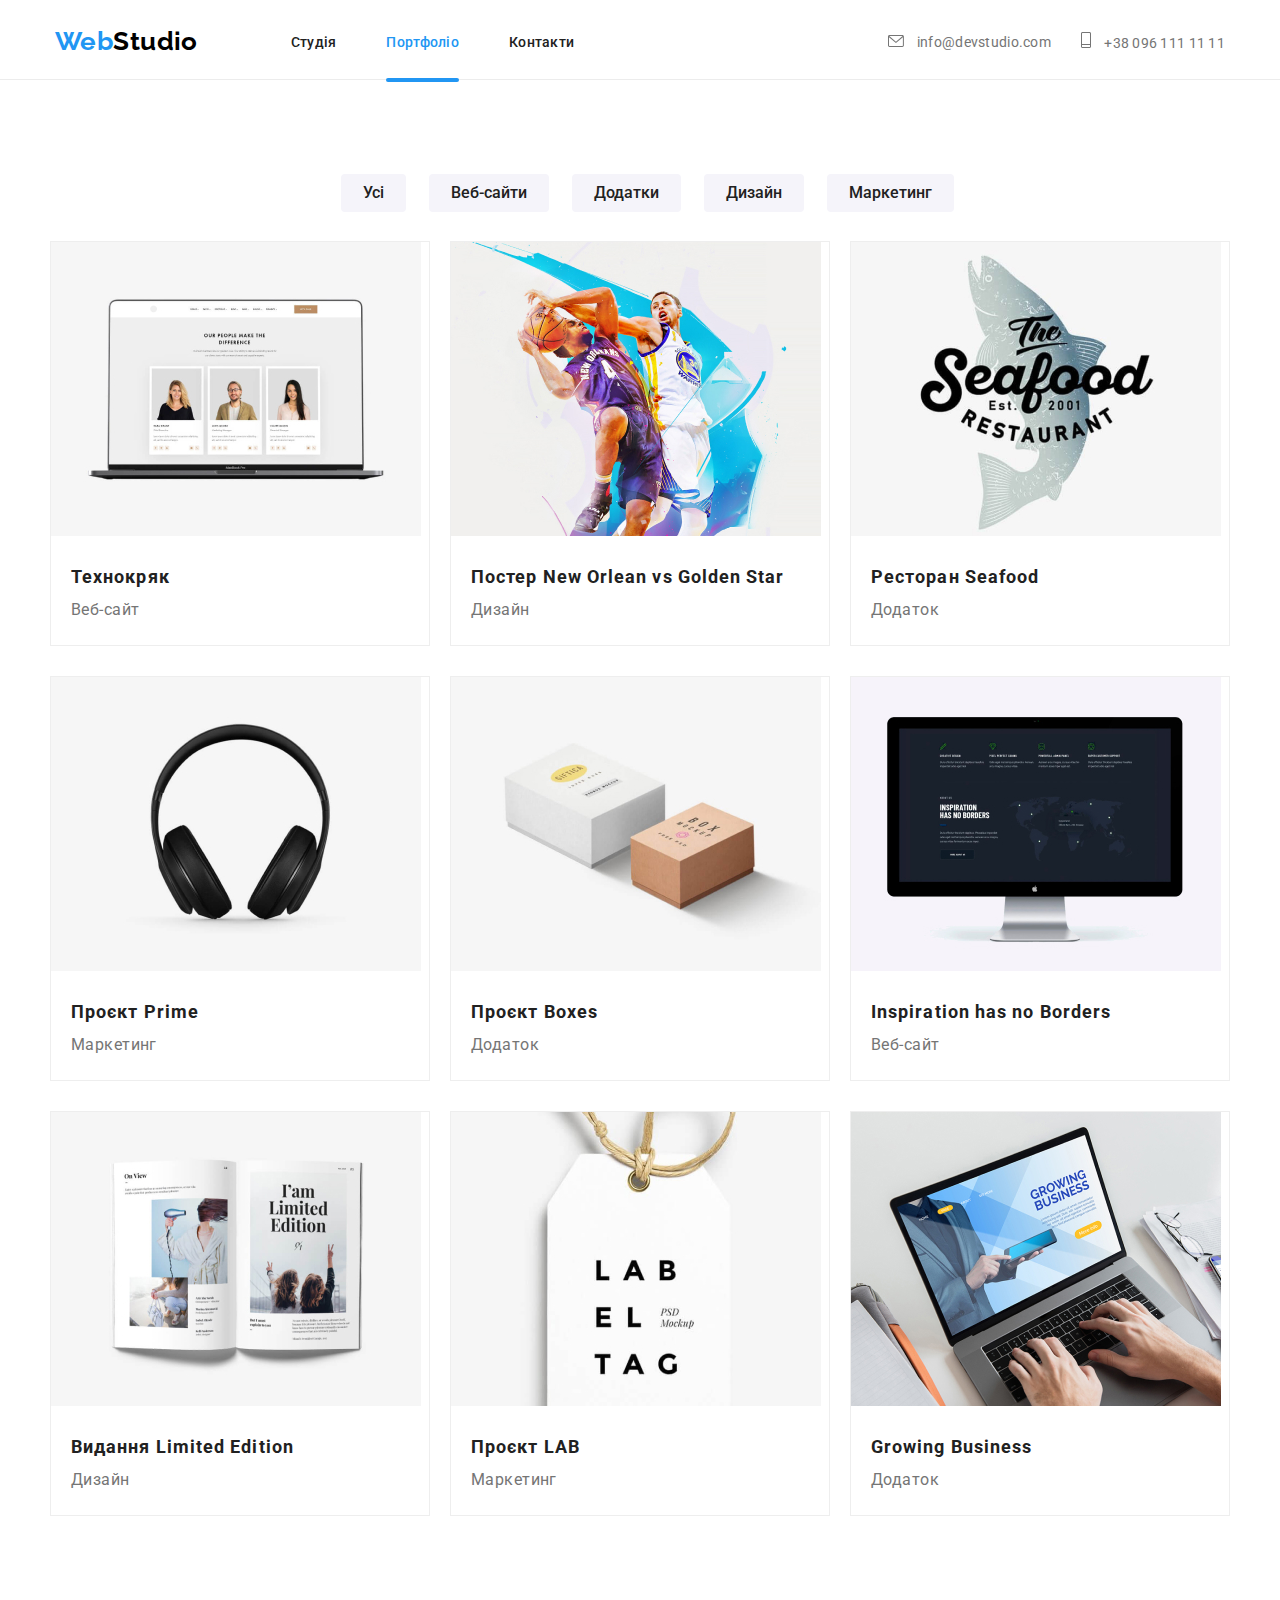
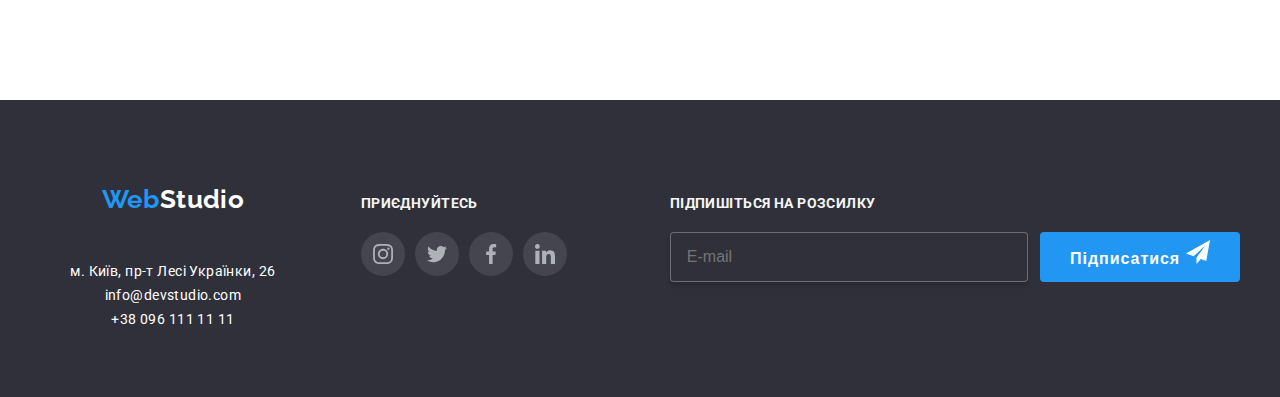
==== commit 3fa57b35: "header" ====
--- a/portfolio.html
+++ b/portfolio.html
@@ -18,7 +18,7 @@
 
   <body>
     <!--Шапка сторінки-->
-  <!-- <header class="header-portfolio">
+<header class="header-portfolio">
       <div class="container">
         <nav class="navigation">
           <a href="./index.html" class="logo-link"> <span class="accent">Web</span>Studio </a>
@@ -55,7 +55,7 @@
           </li>
         </ul>
       </div>
-    </header> -->
+    </header> 
     <main>
       <section class="work">
         <div class="container">
--- a/css/main.min.css
+++ b/css/main.min.css
@@ -1 +1 @@
-:root{--primary-text-color: #212121;--title-text-color: #212121;--accent-text-color: #2196f3;--primary-bg-color: #ffffff;--title-list-text-color: #757575;--secondary-ff: "Raleway", sans-serif;--primary-ff: "Roboto", sans-serif;--footer-bg-color: #2f303a;--logo-link: #000000;--bg-portf-color: #f5f5f5}.footer-icons,.footer-nav__social,.footer-link,.portfolio-wrapper__text,.social__link,.social,.aside-item__link,.aside,.feature-item__icon,.check__box,.check,.form,.btn-submit,.model-btn{display:flex;justify-content:center;align-items:center}.visually-hidden{position:absolute;width:1px;height:1px;margin:-1px;border:0;padding:0;white-space:nowrap;clip-path:inset(100%);clip:rect(0 0 0 0);overflow:hidden}body{font-family:var(--primary-ff);background-color:var(--primary-bg-color);color:var(--primary-text-color);font-size:14px;letter-spacing:.03em;margin:0}ul{list-style:none;padding:0;margin:0}a{text-decoration:none;color:inherit}h1,h2,h3,h4,h5,h6,p{margin:0}.address{font-style:normal}html{box-sizing:border-box}*,*::before,*::after{box-sizing:border-box}.accent,.current{content:"";color:var(--accent-text-color)}button{cursor:pointer}img{max-width:100%}@media screen and (min-width: 1200px){section{padding-top:94px;padding-bottom:94px}}.container{margin-left:auto;margin-right:auto;padding-left:15px;padding-right:15px}.logo-link{margin-right:93px;font-family:var(--secondary-ff);font-weight:700;font-size:26px;text-align:center;line-height:1.1923076923;color:var(--logo-link)}.model{position:absolute;top:50%;left:50%;max-width:528px;min-height:581px;background-color:var(--primary-bg-color);border-radius:4px solid rgba(0,0,0,.1);transform:translate(-50%, -50%) scale(1);transition:transform 250ms cubic-bezier(0.4, 0, 0.2, 1)}.is-hidden .model{transform:translate(-50%, -50%) scale(0.5)}.backdrop{position:fixed;top:0;right:0;width:100%;height:100%;transition:all 250ms;visibility:visible;background-color:rgba(0,0,0,.1)}.is-hidden{opacity:0;pointer-events:none;visibility:hidden}.model-btn{position:absolute;width:30px;height:30px;top:8px;right:8px;padding:0;background:rgba(0,0,0,0);border-radius:50%;border:1px solid rgba(51,23,23,.1)}.model-btn:hover,.model-btn:focus,.model-btn:focus-within{fill:var(--accent-text-color);transition:250ms cubic-bezier(0.4, 0, 0.2, 1)}.model-icon{width:18px;height:18px;margin:auto}.textarea{resize:none;line-height:1.1666666667;fill:rgba(117,117,117,.5);letter-spacing:.01em;padding:12px 16px;border:1px solid rgba(33,33,33,.2);border-radius:4px;height:120px;font-weight:400;font-size:12px}.textarea:hover,.textarea:focus,.textarea:focus-within{border-color:var(--accent-text-color);outline:none;transition:250ms cubic-bezier(0.4, 0, 0.2, 1)}.btn-submit{text-align:center;width:200px;height:50px;color:var(--primary-bg-color);background-color:var(--accent-text-color);border-radius:4px;border:none;margin:0 auto;margin-top:30px;font-weight:700;font-size:16px;line-height:1.875;letter-spacing:.06em}.btn-submit:hover,.btn-submit:focus{border-color:var(--accent-text-color);outline:none}@media screen and (min-width: 768px){.mobile-menu{display:none}}.mobile-menu__btn{display:none}.header__networks{display:none}@media screen and (max-width: 767px){.mobile-menu{display:flex;position:absolute;top:0;left:0;flex-direction:column;justify-content:space-between;width:100vw;max-width:480px;height:95vh;z-index:10;padding:48px 40px;background-color:var(--primary-bg-color);transform:translateX(-100%);opacity:0;pointer-events:none;box-shadow:0px 4px 8px rgba(0,0,0,.04),0px 2px 4px rgba(0,0,0,.08),0px 1px 3px rgba(0,0,0,.16);transition:transform 250ms cubic-bezier(0.4, 0, 0.2, 1),opacity 250ms 100ms}.mobile-menu.is-open{opacity:1;pointer-events:all;transform:translateX(0%)}.mobile-menu__btn{display:block;position:absolute;z-index:20;top:10px;right:15px;width:40px;height:40px;margin:0;padding:0;border:none;background-color:rgba(0,0,0,0);fill:currentColor;color:var(--title-text-color)}.mobile-menu__btn:hover{color:var(--accent-text-color)}.mobile-menu__btn .mobile-menu__close{display:none}.mobile-menu__btn .mobile-menu__open{display:block}.mobile-menu__btn.is-open .mobile-menu__close{display:block}.mobile-menu__btn.is-open .mobile-menu__open{display:none}.mobile-menu__item{margin-bottom:32px}.mobile-menu__link{font-weight:500;font-size:40px;line-height:1.175;letter-spacing:.02em;color:var(--primary-text-color)}.mobile-menu__link-current{padding:8px;color:var(--accent-text-color)}.header__contacts{margin-top:auto;margin-bottom:64px}.contacts__item{font-weight:500;font-size:24px;line-height:1.17;letter-spacing:.02em;color:var(--title-list-text-color)}.contacts__link{white-space:nowrap}.contacts__icons{margin-bottom:32px;font-size:34px;line-height:1.18;color:var(--accent-text-color)}.contacts__icons-mail{display:none}.contacts__icons-phone{display:none}.header__networks{display:flex}.networks__item{font-weight:500;font-size:18px;line-height:1.22;letter-spacing:.02em;color:var(--accent-text-color)}.networks__item:not(:last-child){padding-right:10px;border-right-width:1px;border-right-style:solid;border-right-color:rgba(33,33,33,.2)}.networks__item:not(:first-child){padding-left:10px}}@media screen and (max-width: 479px){.mobile-menu{padding:9vw}.mobile-menu__item{width:calc((100% - 90px)/4)}.mobile-menu__link{font-size:8vw}.contacts__item{font-size:5vw}.contacts__item--phone{font-size:7vw}.header__networks{justify-content:center}.networks__item{font-size:4vw}}.form-model{padding:40px}.form{font-weight:400;font-size:12px;line-height:1.1666666667;letter-spacing:.01em;color:var(--title-list-text-color);width:528px;height:581px;box-shadow:0px 1px 3px rgba(0,0,0,.12),0px 1px 1px rgba(0,0,0,.14),0px 2px 1px rgba(0,0,0,.2);border-radius:4px;background-color:var(--primary-bg-color)}.form-text{display:inline-flex;justify-content:center;text-align:center;font-weight:700;font-size:20px;line-height:1.15;color:var(--title-text-color);width:448px;margin-bottom:12px}.form-field{display:flex;flex-direction:column;margin-bottom:10px;position:relative;width:100%}.form-label{font-size:12px;line-height:1.1666666667;color:var(--title-list-text-color);margin-bottom:4px}.form-input{display:flex;border:1px solid rgba(33,33,33,.2);border-radius:4px;height:40px;font-size:16px;padding-left:40px;transition:250ms cubic-bezier(0.4, 0, 0.2, 1)}.form-input:hover,.form-input:focus,.form-input:focus-within{border-color:var(--accent-text-color);outline:none;transition:250ms cubic-bezier(0.4, 0, 0.2, 1)}.form-field:focus-within>.form-icon{content:"";color:var(--accent-text-color)}.form-icon{position:absolute;bottom:12px;left:12px;width:18px;height:18px;fill:var(--title-text-color)}.form-icon:hover,.form-icon:focus{fill:var(--accent-text-color)}.form-span{color:var(--accent-text-color);text-decoration:none;border-bottom:1px solid var(--accent-text-color)}.check{position:relative;display:flex;align-items:center;font-weight:400;line-height:1.7142857143;padding-top:10px}.check__box{width:16px;height:15px;border:1px solid;border-radius:3px}.check__text{padding-left:7px}.check__input{position:absolute;-webkit-appearance:none;-moz-appearance:none;appearance:none}.check__input:checked+.check__box{border-color:rgba(0,0,0,0)}.check__input:checked+.check__box .check__icon{opacity:1}.check__icon{opacity:0}.hero{text-align:center}@media screen and (min-width: 768px){.hero{padding-top:0px}}.hero__container{max-width:1600px;margin:0 auto;background-color:var(--footer-bg-color);background-repeat:no-repeat;background-size:cover;background-image:linear-gradient(rgba(47, 48, 58, 0.4), rgba(47, 48, 58, 0.4)),url(../img/header.jpg)}@media screen and (max-width: 767px){.hero__container{max-width:480px;height:400px;padding-top:118px;padding-bottom:118px}}@media screen and (max-width: 767px)and (min-device-pixel-ratio: 2),screen and (max-width: 767px)and (min-resolution: 192dpi),screen and (max-width: 767px)and (min-resolution: 2dppx){.hero__container{background-image:linear-gradient(rgba(47, 48, 58, 0.4), rgba(47, 48, 58, 0.4)),url(../img/header-mob.jpg)}}@media screen and (min-width: 768px){.hero__container{width:768px;padding-top:118px;padding-bottom:118px;background-image:linear-gradient(rgba(47, 48, 58, 0.4), rgba(47, 48, 58, 0.4)),url(../img/header-tab.jpg)}}@media screen and (min-width: 768px)and (min-device-pixel-ratio: 2),screen and (min-width: 768px)and (min-resolution: 192dpi),screen and (min-width: 768px)and (min-resolution: 2dppx){.hero__container{background-image:linear-gradient(rgba(47, 48, 58, 0.4), rgba(47, 48, 58, 0.4)),url(../img/header-tab@2x.jpg)}}@media screen and (min-width: 1199px){.hero__container{max-width:1600px;width:100%;min-height:600px;padding-top:200px;padding-bottom:200px;background-image:linear-gradient(rgba(47, 48, 58, 0.4), rgba(47, 48, 58, 0.4)),url(../img/header-desktop.jpg);background-repeat:no-repeat;background-size:cover}}@media screen and (min-width: 1199px)and (min-device-pixel-ratio: 2),screen and (min-width: 1199px)and (min-resolution: 192dpi),screen and (min-width: 1199px)and (min-resolution: 2dppx){.hero__container{background-image:linear-gradient(rgba(47, 48, 58, 0.4), rgba(47, 48, 58, 0.4)),url(../img/header-desktop@2x.jpg)}}.hero__title{text-align:center;letter-spacing:.06em;text-transform:uppercase;font-weight:900;font-size:26px;line-height:1.36;color:var(--primary-bg-color);max-width:696px;margin:0 auto}@media screen and (min-width: 1200px){.hero__title{font-size:44px}}.btn{display:inline-block;min-width:152px;padding:10px 32px;border-radius:4px;text-align:center;margin-top:30px;box-shadow:0px 4px 4px rgba(0,0,0,.15);border-radius:4px}.hero__button{background-color:var(--accent-text-color);font-family:"Roboto";font-style:normal;font-weight:700;font-size:16px;line-height:1.875;letter-spacing:.06em;color:var(--primary-bg-color);padding:10px 32px;border:none}@media screen and (min-width: 768px){.page-header .container{width:768px;display:flex;align-items:center}}@media screen and (min-width: 767px)and (min-width: 1199px){.header-portfolio .container{display:flex;align-items:center}}.header-portfolio{height:80px;border-bottom:1px solid #ececec}@media screen and (max-width: 767px){.header-tablet{display:none}}.navigation{display:flex;align-items:center}.nav{display:flex}.nav-item__line{padding-bottom:28px}.nav-item:not(last-child){margin-right:50px;align-items:center}.nav-item__link{position:relative;display:block;padding-top:32px;padding-bottom:32px;align-items:center}.nav-item__link::before{content:"";position:absolute;bottom:0;left:0;background-color:#2196f3;width:0;height:4px;border-radius:2px;transition:transform 250ms cubic-bezier(0.4, 0, 0.2, 1)}.nav-link{font-weight:500;line-height:1.1428571429;letter-spacing:.02em;color:inherit}.accent,.current{color:var(--accent-text-color)}.accent::before,.current::before{width:100%}.nav-item__link:hover,.nav-item__link:focus{color:var(--accent-text-color)}.nav-item__link:hover::before,.nav-item__link:focus::before{width:100%}@media screen and (min-width: 768px){.contact{padding-top:0px;padding-bottom:0px}}@media screen and (min-width: 1200px){.contact{display:flex;align-items:center;margin-left:auto;padding-top:32px;padding-bottom:32px}}@media screen and (min-width: 768px){.contact-list{flex-wrap:wrap}}@media screen and (min-width: 1200px){.contact-list{width:calc((100% - 50px)/2)}}.contact-link{color:var(--title-list-text-color);font-size:14px;line-height:1.1428571429;letter-spacing:.02em;transition:250ms cubic-bezier(0.4, 0, 0.2, 1)}.contact-link:hover,.contact-link:focus{color:var(--accent-text-color);transition:250ms cubic-bezier(0.4, 0, 0.2, 1)}.contact-icons{margin-right:10px;fill:var(--title-list-text-color)}.contact-link:hover .contact-icons,.contact-link:focus .contact-icons{fill:var(--accent-text-color)}.feature{text-align:left;padding-bottom:0px;padding-top:94px}@media screen and (min-width: 768px){.feature-list{display:flex;flex-wrap:wrap;justify-content:space-between}}.feature-item{width:450px}@media screen and (min-width: 768px){.feature-item{width:calc((100% - 30px)/2)}}@media screen and (min-width: 1200px){.feature-item{width:calc((100% - 90px)/4)}}.feature-item__title{font-weight:700;font-size:14px;line-height:1.1428571429;text-transform:uppercase;margin-top:30px;margin-bottom:10px;color:var(--primary-text-color);color:inherit}.feature-item__text{font-size:14px;line-height:1.7142857143;color:var(--title-list-text-color)}.feature-item__icon{width:100%;height:120px;border-radius:4px;background-color:#f5f4fa}@media screen and (max-width: 1199px){.aside{position:absolute;width:1px;height:1px;margin:-1px;border:0;padding:0;white-space:nowrap;clip-path:inset(100%);clip:rect(0 0 0 0);overflow:hidden}}.aside-list{display:inline-flex}.aside-title{font-weight:700;font-size:36px;line-height:1.1666666667;text-align:center;padding-bottom:50px}.aside-item{width:370px}.aside-item__image{text-align:center;justify-content:space-around}.aside-item__link{position:absolute;text-align:center;text-transform:uppercase;white-space:nowrap;width:370px;height:70px;pointer-events:none;color:var(--primary-bg-color);font-weight:700;line-height:1.1428571429;transform:translateY(-105%);background:rgba(47,48,58,.8)}.aside-item:not(:last-child){margin-right:30px}.team{width:100%;padding-bottom:94px;padding-top:94px;background-color:var(--bg-portf-color)}@media screen and (min-width: 480px){.team{margin-bottom:60px}}@media screen and (min-width: 768px){.team__list{display:flex;flex-wrap:wrap;justify-content:space-between}}.team__item{width:450px;margin-top:30px;text-align:center;display:inline-block;background-color:var(--primary-bg-color);box-shadow:0px 1px 3px rgba(0,0,0,.12),0px 1px 1px rgba(0,0,0,.14),0px 2px 1px rgba(0,0,0,.2);border-radius:0px 0px 4px 4px}@media screen and (min-width: 768px){.team__item{width:calc((100% - 30px)/2)}}@media screen and (min-width: 1200px){.team__item{width:calc((100% - 90px)/4)}}.team-box__list{text-align:center}.team-box__name{font-size:16px;font-weight:500;line-height:1.1875;text-align:center;padding-top:30px}.team-box__position{font-size:16px;line-height:1.1875;text-align:center;color:var(--title-list-text-color);padding-top:10px}.team__image{width:100%}.social{padding-top:16px;margin-bottom:24px}.social__link{width:44px;height:44px;border-radius:50%;fill:#afb1b8}.social__item:not(:last-child){margin-left:10px}.social__link:hover,.social__link:focus{background-color:var(--accent-text-color)}.social__link:hover .social__icon,.social__link:focus .social__icon{fill:var(--primary-bg-color)}.social__link{transition:250ms cubic-bezier(0.4, 0, 0.2, 1)}@media screen and (min-width: 480px){.clients__list{display:flex;flex-wrap:wrap;justify-content:space-between}}.clients__item{border:1px solid #afb1b8;border-radius:4px;color:var(--title-list-text-color);transition:250ms cubic-bezier(0.4, 0, 0.2, 1);margin-bottom:30px}@media screen and (min-width: 480px){.clients__item{width:210px;height:92px;width:calc((100% - 30px)/2);display:flex;justify-content:center;align-items:center}}@media screen and (min-width: 768px){.clients__item{width:226px;height:92px;width:calc((100% - 60px)/3)}}@media screen and (min-width: 1200px){.clients__item{width:170px;width:calc((100% - 150px)/6)}}.clients__link{display:flex;align-items:center;justify-content:center}.clients__icon{width:106px;height:60px;fill:currentColor}.clients__item:hover,.clients__item:focus{color:var(--accent-text-color);border-color:var(--accent-text-color)}.portfolio{padding-top:0;padding-bottom:0}@media screen and (min-width: 1200px){.portfolio{justify-content:space-between;margin-top:34px;margin-bottom:94px}}@media screen and (min-width: 480px){.portfolio{margin-top:40px;margin-bottom:60px}}@media screen and (min-width: 768px){.portfolio{margin-top:14px;margin-bottom:60px;display:flex;flex-wrap:wrap;justify-content:space-around}}.portfolio-item{border:1px solid #eee}@media screen and (min-width: 768px){.portfolio-item{width:calc((100% - 30px)/2);margin-bottom:30px;display:flex;flex-wrap:wrap;justify-content:space-between}}@media screen and (min-width: 1200px){.portfolio-item{width:calc((100% - 60px)/3);justify-content:space-between}}.portfolio-wrapper{display:flex;position:relative;overflow:hidden}.portfolio-wrapper__text{position:absolute;width:100%;height:100%;transform:translateY(101%);transition:transform 250ms cubic-bezier(0.4, 0, 0.2, 1);padding:63px 24px;color:var(--primary-bg-color);border:none;background-color:rgba(33,150,243,.9);font-weight:400;font-size:18px;line-height:28px}.portfolio-item__link:hover .portfolio-wrapper__text,.portfolio-item__link:focus .portfolio-wrapper__text{transform:translateY(0)}.portfolio-box{padding:20px;color:inherit}.portfolio-box__project{font-weight:700;font-size:18px;letter-spacing:.06em;line-height:2;color:var(--title-text-color);color:inherit}.portfolio-box__text{font-weight:400;font-size:16px;line-height:1.875;color:var(--title-list-text-color)}.work .container{padding:0}.work{margin-top:60px;margin-bottom:94px}@media screen and (max-width: 767px){.work-nav{width:100%;display:flex;flex-wrap:wrap}}@media screen and (min-width: 768px){.work-nav{display:flex;justify-content:center;margin-bottom:34px;margin-top:94px}}.work-item{margin-bottom:15px}.work-item :first-child{margin-left:15px}.work-item:not(:last-child){margin-right:8px}.work-item__button{color:inherit;font-weight:500;font-size:16px;line-height:1.625;color:var(--primary-text-color);text-align:center;font-family:var(--primary-ff)}.filter-btn{padding:6px 22px;border:none;color:var(--primary-text-color);background-color:#f5f4fa;border-radius:4px;border:none;border-radius:4px}.filter-btn:hover,.filter-btn:focus{color:var(--primary-bg-color);background-color:var(--accent-text-color);border:none;transition:250ms cubic-bezier(0.4, 0, 0.2, 1)}.footer{background-color:var(--footer-bg-color);max-width:1600px}@media screen and (min-width: 480px){.footer{height:603px}}.footer .container{padding-top:60px;padding-bottom:60px}@media screen and (max-width: 1199px){.footer-iner{text-align:center}}@media screen and (min-width: 768px){.footer-iner{display:flex;flex-wrap:wrap;justify-content:space-around;align-items:baseline}}@media screen and (min-width: 1200px){.footer-iner{flex-wrap:nowrap;margin-right:70px;margin-top:110px}}@media screen and (min-width: 480px)and (max-width: 1199px){.footer-text{display:flex;text-align:center;flex-direction:row;margin-left:auto;margin-right:auto}}.logo-footer{color:var(--primary-bg-color)}.footer .logo{color:var(--primary-bg-color);line-height:1.1923076923;font-family:var(--secondary-ff)}.footer-adres__item{font-weight:400;line-height:1.7142857143;color:var(--primary-bg-color);font-weight:400;list-style:none;font-style:normal;text-align:center}.footer-adres__item__link{width:231px}@media screen and (min-width: 480px){.footer-adres__item__link{margin-bottom:8px}}.footer-adres__link:focus,.footer-adres__link:hover{color:var(--accent-text-color)}.footer-adres__link{transition:translate 250ms cubic-bezier(0.4, 0, 0.2, 1)}.footer-link{width:44px;height:44px;border-radius:50%;background:rgba(255,255,255,.1)}.footer-link:hover,.footer-link:focus{background-color:var(--accent-text-color)}.footer-icons{fill:#afb1b8}.footer-link:hover .footer-icons,.footer-link:focus .footer-icons{fill:var(--primary-bg-color)}.footer-link{transition:250ms cubic-bezier(0.4, 0, 0.2, 1)}.footer-nav{color:var(--primary-bg-color)}@media screen and (max-width: 767px){.footer-nav{display:flex;flex-direction:column;margin-bottom:60px}}@media screen and (max-width: 1199px){.footer-nav{text-align:center}}@media screen and (min-width: 768px)and (max-width: 1199px){.footer-nav{display:inline-block}}@media screen and (min-width: 1200px){.footer-nav{margin-right:93px;margin-left:70px}}@media screen and (min-width: 480px),screen and (max-width: 1199px){.footer-nav__line{display:flex;text-align:center;flex-direction:row;margin-left:auto;margin-right:auto}}.footer-nav__social{margin-top:20px}.footer-name{width:100%;margin-bottom:9px}@media screen and (min-width: 480px),screen and (max-width: 767px){.footer-name{margin-bottom:20px;display:block;text-align:center}}.footer-wapper{margin-right:10px;width:44px;height:44px}.footer-contacts{color:rgba(255,255,255,.6);text-decoration:none;font-weight:400;font-size:14px;line-height:1.7142857143}@media screen and (min-width: 480px){.footer-contacts{padding-top:8px}}@media screen and (min-width: 480px){.footer-data{text-align:center;margin-left:auto;margin-right:auto}}@media screen and (min-width: 1200px){.footer-data{display:flex;height:105px}}@media screen and (min-width: 480px){.footer-item{text-align:center}}@media screen and (max-width: 1199px){.footer-item{text-align:center}}@media screen and (min-width: 768px)and (max-width: 1199px){.footer-item{text-align:center}}@media screen and (min-width: 1200px){.footer-item{padding-top:12px}}.footer-form{font-weight:700;font-size:14px;line-height:1.2142857143;color:var(--bg-portf-color);margin-bottom:20px}@media screen and (min-width: 480px){.footer-form{margin-bottom:20px;margin-top:60px;text-align:center}}@media screen and (min-width: 1200px){.footer-form{text-align:left;margin-top:0px}}.footer-label{color:var(--primary-bg-color)}.footer-input{font-size:16px;line-height:1.25;border:1px solid rgba(255,255,255,.3);border-radius:4px;box-shadow:0px 4px 4px rgba(0,0,0,.15);outline:none;background-color:var(--footer-bg-color);color:var(--bg-portf-color);padding-left:16px}@media screen and (max-width: 480px){.footer-input{width:100%;height:50px;margin-bottom:20px;padding-left:15px;padding-right:15px}}@media screen and (min-width: 768px){.footer-input{width:100%;height:50px;padding-left:16px;margin-bottom:20px}}@media screen and (min-width: 1200px){.footer-input{width:358px}}.footer-input::placeholder{content:""}.checkbox-custom{width:16px;height:15px;fill:var(--primary-text-color)}.checkbox-custom:focus-within{color:var(--primary-bg-color);background-color:var(--accent-text-color)}.footer-submit{font-weight:700;font-size:16px;line-height:1.875;letter-spacing:.06em;color:var(--primary-bg-color);border-radius:4px;border:var(--bg-portf-color);background-color:var(--accent-text-color);width:200px;height:50px;margin-left:12px}.footer-icon{width:24px;height:24px;fill:var(--primary-bg-color)}.location{color:var(--primary-bg-color);text-decoration:none}/*# sourceMappingURL=main.min.css.map */+:root{--primary-text-color: #212121;--title-text-color: #212121;--accent-text-color: #2196f3;--primary-bg-color: #ffffff;--title-list-text-color: #757575;--secondary-ff: "Raleway", sans-serif;--primary-ff: "Roboto", sans-serif;--footer-bg-color: #2f303a;--logo-link: #000000;--bg-portf-color: #f5f5f5}.footer-icons,.footer-nav__social,.footer-link,.portfolio-wrapper__text,.social__link,.social,.aside-item__link,.aside,.feature-item__icon,.check__box,.check,.form,.btn-submit,.model-btn{display:flex;justify-content:center;align-items:center}.visually-hidden{position:absolute;width:1px;height:1px;margin:-1px;border:0;padding:0;white-space:nowrap;clip-path:inset(100%);clip:rect(0 0 0 0);overflow:hidden}body{font-family:var(--primary-ff);background-color:var(--primary-bg-color);color:var(--primary-text-color);font-size:14px;letter-spacing:.03em;margin:0}ul{list-style:none;padding:0;margin:0}a{text-decoration:none;color:inherit}h1,h2,h3,h4,h5,h6,p{margin:0}.address{font-style:normal}html{box-sizing:border-box}*,*::before,*::after{box-sizing:border-box}.accent,.current{content:"";color:var(--accent-text-color)}button{cursor:pointer}img{max-width:100%}@media screen and (min-width: 1200px){section{padding-top:94px;padding-bottom:94px}}.container{margin-left:auto;margin-right:auto;padding-left:15px;padding-right:15px}@media screen and (min-width: 480px){.container{width:480px}}@media screen and (min-width: 768px){.container{width:768px}}@media screen and (min-width: 1200px){.container{width:1200px}}.logo-link{margin-right:93px;font-family:var(--secondary-ff);font-weight:700;font-size:26px;text-align:center;line-height:1.1923076923;color:var(--logo-link)}@media screen and (max-width: 767px){.logo-link{padding:16px 0}}@media screen and (max-width: 1199px){.logo-link{padding:26px 0}}@media screen and (min-width: 1200px){.logo-link{padding:24px 0}}.model{position:absolute;top:50%;left:50%;max-width:528px;min-height:581px;background-color:var(--primary-bg-color);border-radius:4px solid rgba(0,0,0,.1);transform:translate(-50%, -50%) scale(1);transition:transform 250ms cubic-bezier(0.4, 0, 0.2, 1)}.is-hidden .model{transform:translate(-50%, -50%) scale(0.5)}.backdrop{position:fixed;top:0;right:0;width:100%;height:100%;transition:all 250ms;visibility:visible;background-color:rgba(0,0,0,.1)}.is-hidden{opacity:0;pointer-events:none;visibility:hidden}.model-btn{position:absolute;width:30px;height:30px;top:8px;right:8px;padding:0;background:rgba(0,0,0,0);border-radius:50%;border:1px solid rgba(51,23,23,.1)}.model-btn:hover,.model-btn:focus,.model-btn:focus-within{fill:var(--accent-text-color);transition:250ms cubic-bezier(0.4, 0, 0.2, 1)}.model-icon{width:18px;height:18px;margin:auto}.textarea{resize:none;line-height:1.1666666667;fill:rgba(117,117,117,.5);letter-spacing:.01em;padding:12px 16px;border:1px solid rgba(33,33,33,.2);border-radius:4px;height:120px;font-weight:400;font-size:12px}.textarea:hover,.textarea:focus,.textarea:focus-within{border-color:var(--accent-text-color);outline:none;transition:250ms cubic-bezier(0.4, 0, 0.2, 1)}.btn-submit{text-align:center;width:200px;height:50px;color:var(--primary-bg-color);background-color:var(--accent-text-color);border-radius:4px;border:none;margin:0 auto;margin-top:30px;font-weight:700;font-size:16px;line-height:1.875;letter-spacing:.06em}.btn-submit:hover,.btn-submit:focus{border-color:var(--accent-text-color);outline:none}@media screen and (min-width: 768px){.header__mobile{display:none}}@media screen and (max-width: 767px){.header__mobile{display:flex;position:absolute;top:0;left:0;flex-direction:column;justify-content:space-between;width:100vw;width:100%;height:100vh;z-index:10;padding:48px 40px;background-color:var(--primary-bg-color);transform:translateX(-100%);opacity:0;pointer-events:none;box-shadow:0px 4px 8px rgba(0,0,0,.04),0px 2px 4px rgba(0,0,0,.08),0px 1px 3px rgba(0,0,0,.16);transition:transform 250ms cubic-bezier(0.4, 0, 0.2, 1),opacity 250ms 100ms}.header__mobile.is-open{opacity:1;pointer-events:all;transform:translateX(0%)}}.mobile-menu__btn{display:block;position:absolute;z-index:20;top:10px;right:15px;width:40px;height:40px;margin:0;padding:0;border:none;background-color:rgba(0,0,0,0);fill:currentColor;color:var(--title-text-color)}.mobile-menu__btn:hover{color:var(--accent-text-color)}.mobile-menu__btn .mobile-menu__close{display:none}.mobile-menu__btn .mobile-menu__open{display:block}.mobile-menu__btn.is-open .mobile-menu__close{display:block}.mobile-menu__btn.is-open .mobile-menu__open{display:none}.mobile-menu__item{margin-bottom:32px}.mobile-menu__link{font-weight:500;font-size:40px;line-height:1.175;letter-spacing:.02em;color:var(--primary-text-color)}.mobile-menu__link-current{padding:8px;color:var(--accent-text-color)}.header__contacts{margin-top:auto;margin-bottom:64px}.contacts__item{font-weight:500;font-size:24px;line-height:1.17;letter-spacing:.02em;color:var(--title-list-text-color)}.contacts__link{white-space:nowrap}.contacts__icons{margin-bottom:32px;font-size:34px;line-height:1.18;color:var(--accent-text-color)}.contacts__icons-mail{display:none}.contacts__icons-phone{display:none}.header__networks{display:flex}.networks__item{font-weight:500;font-size:18px;line-height:1.22;letter-spacing:.02em;color:var(--accent-text-color)}.networks__item:not(:last-child){padding-right:10px;border-right-width:1px;border-right-style:solid;border-right-color:rgba(33,33,33,.2)}.networks__item:not(:first-child){padding-left:10px}@media screen and (max-width: 479px){.mobile-menu{padding:9vw}.mobile-menu__item{width:calc((100% - 90px)/4)}.mobile-menu__link{font-size:8vw}.contacts__item{font-size:5vw}.contacts__item--phone{font-size:7vw}.header__networks{justify-content:center}.networks__item{font-size:4vw}}.form-model{padding:40px}.form{font-weight:400;font-size:12px;line-height:1.1666666667;letter-spacing:.01em;color:var(--title-list-text-color);width:528px;height:581px;box-shadow:0px 1px 3px rgba(0,0,0,.12),0px 1px 1px rgba(0,0,0,.14),0px 2px 1px rgba(0,0,0,.2);border-radius:4px;background-color:var(--primary-bg-color)}.form-text{display:inline-flex;justify-content:center;text-align:center;font-weight:700;font-size:20px;line-height:1.15;color:var(--title-text-color);width:448px;margin-bottom:12px}.form-field{display:flex;flex-direction:column;margin-bottom:10px;position:relative;width:100%}.form-label{font-size:12px;line-height:1.1666666667;color:var(--title-list-text-color);margin-bottom:4px}.form-input{display:flex;border:1px solid rgba(33,33,33,.2);border-radius:4px;height:40px;font-size:16px;padding-left:40px;transition:250ms cubic-bezier(0.4, 0, 0.2, 1)}.form-input:hover,.form-input:focus,.form-input:focus-within{border-color:var(--accent-text-color);outline:none;transition:250ms cubic-bezier(0.4, 0, 0.2, 1)}.form-field:focus-within>.form-icon{content:"";color:var(--accent-text-color)}.form-icon{position:absolute;bottom:12px;left:12px;width:18px;height:18px;fill:var(--title-text-color)}.form-icon:hover,.form-icon:focus{fill:var(--accent-text-color)}.form-span{color:var(--accent-text-color);text-decoration:none;border-bottom:1px solid var(--accent-text-color)}.check{position:relative;display:flex;align-items:center;font-weight:400;line-height:1.7142857143;padding-top:10px}.check__box{width:16px;height:15px;border:1px solid;border-radius:3px}.check__text{padding-left:7px}.check__input{position:absolute;-webkit-appearance:none;-moz-appearance:none;appearance:none}.check__input:checked+.check__box{border-color:rgba(0,0,0,0)}.check__input:checked+.check__box .check__icon{opacity:1}.check__icon{opacity:0}.hero{text-align:center}@media screen and (min-width: 768px){.hero{padding-top:0px}}.hero__container{max-width:1600px;margin:0 auto;background-color:var(--footer-bg-color);background-repeat:no-repeat;background-size:cover;background-image:linear-gradient(rgba(47, 48, 58, 0.4), rgba(47, 48, 58, 0.4)),url(../img/header.jpg)}@media screen and (max-width: 767px){.hero__container{max-width:480px;height:400px;padding-top:118px;padding-bottom:118px}}@media screen and (max-width: 767px)and (min-device-pixel-ratio: 2),screen and (max-width: 767px)and (min-resolution: 192dpi),screen and (max-width: 767px)and (min-resolution: 2dppx){.hero__container{background-image:linear-gradient(rgba(47, 48, 58, 0.4), rgba(47, 48, 58, 0.4)),url(../img/header-mob.jpg)}}@media screen and (min-width: 768px){.hero__container{width:768px;padding-top:118px;padding-bottom:118px;background-image:linear-gradient(rgba(47, 48, 58, 0.4), rgba(47, 48, 58, 0.4)),url(../img/header-tab.jpg)}}@media screen and (min-width: 768px)and (min-device-pixel-ratio: 2),screen and (min-width: 768px)and (min-resolution: 192dpi),screen and (min-width: 768px)and (min-resolution: 2dppx){.hero__container{background-image:linear-gradient(rgba(47, 48, 58, 0.4), rgba(47, 48, 58, 0.4)),url(../img/header-tab@2x.jpg)}}@media screen and (min-width: 1199px){.hero__container{max-width:1600px;width:100%;min-height:600px;padding-top:200px;padding-bottom:200px;background-image:linear-gradient(rgba(47, 48, 58, 0.4), rgba(47, 48, 58, 0.4)),url(../img/header-desktop.jpg);background-repeat:no-repeat;background-size:cover}}@media screen and (min-width: 1199px)and (min-device-pixel-ratio: 2),screen and (min-width: 1199px)and (min-resolution: 192dpi),screen and (min-width: 1199px)and (min-resolution: 2dppx){.hero__container{background-image:linear-gradient(rgba(47, 48, 58, 0.4), rgba(47, 48, 58, 0.4)),url(../img/header-desktop@2x.jpg)}}.hero__title{text-align:center;letter-spacing:.06em;text-transform:uppercase;font-weight:900;font-size:26px;line-height:1.36;color:var(--primary-bg-color);max-width:696px;margin:0 auto}@media screen and (min-width: 1200px){.hero__title{font-size:44px}}.btn{display:inline-block;min-width:152px;padding:10px 32px;border-radius:4px;text-align:center;margin-top:30px;box-shadow:0px 4px 4px rgba(0,0,0,.15);border-radius:4px}.hero__button{background-color:var(--accent-text-color);font-family:"Roboto";font-style:normal;font-weight:700;font-size:16px;line-height:1.875;letter-spacing:.06em;color:var(--primary-bg-color);padding:10px 32px;border:none}@media screen and (min-width: 768px){.page-header .container{display:flex;align-items:center}}@media screen and (min-width: 767px)and (min-width: 1199px){.header-portfolio .container{display:flex;align-items:center}}.header-portfolio{height:80px;border-bottom:1px solid #ececec}@media screen and (max-width: 767px){.header-tablet{display:none}}.navigation{display:flex;align-items:center;justify-content:center}@media screen and (max-width: 767px){.navigation{display:none}}.nav{display:flex}.nav-item__line{padding-bottom:28px}.nav-item:not(last-child){margin-right:50px;align-items:center}.nav-item__link{position:relative;display:block;padding-top:32px;padding-bottom:32px;align-items:center}.nav-item__link::before{content:"";position:absolute;bottom:0;left:0;background-color:#2196f3;width:0;height:4px;border-radius:2px;transition:transform 250ms cubic-bezier(0.4, 0, 0.2, 1)}.nav-link{font-weight:500;line-height:1.1428571429;letter-spacing:.02em;color:inherit}.accent,.current{color:var(--accent-text-color)}.accent::before,.current::before{width:100%}.nav-item__link:hover,.nav-item__link:focus{color:var(--accent-text-color)}.nav-item__link:hover::before,.nav-item__link:focus::before{width:100%}@media screen and (max-width: 767px){.contact{display:none}}@media screen and (min-width: 768px){.contact{padding-top:0px;padding-bottom:0px;flex-wrap:wrap}}@media screen and (min-width: 1200px){.contact{display:flex;align-items:center;margin-left:auto;padding-top:32px;padding-bottom:32px}}@media screen and (min-width: 768px)and (max-width: 1199px){.contact-list:not(:last-child){margin-bottom:10px}}@media screen and (min-width: 1200px){.contact-list:not(:last-child){margin-right:30px}}.contact-link{color:var(--title-list-text-color);font-size:14px;line-height:1.1428571429;letter-spacing:.02em;transition:250ms cubic-bezier(0.4, 0, 0.2, 1)}.contact-link:hover,.contact-link:focus{color:var(--accent-text-color);transition:250ms cubic-bezier(0.4, 0, 0.2, 1)}.contact-icons{margin-right:10px;fill:var(--title-list-text-color)}.contact-link:hover .contact-icons,.contact-link:focus .contact-icons{fill:var(--accent-text-color)}.feature{text-align:left;padding-bottom:0px;padding-top:94px}@media screen and (min-width: 768px){.feature-list{display:flex;flex-wrap:wrap;justify-content:space-between}}.feature-item{width:450px}@media screen and (min-width: 768px){.feature-item{width:calc((100% - 30px)/2)}}@media screen and (min-width: 1200px){.feature-item{width:calc((100% - 90px)/4)}}.feature-item__title{font-weight:700;font-size:14px;line-height:1.1428571429;text-transform:uppercase;margin-top:30px;margin-bottom:10px;color:var(--primary-text-color);color:inherit}.feature-item__text{font-size:14px;line-height:1.7142857143;color:var(--title-list-text-color)}.feature-item__icon{width:100%;height:120px;border-radius:4px;background-color:#f5f4fa}@media screen and (max-width: 1199px){.aside{position:absolute;width:1px;height:1px;margin:-1px;border:0;padding:0;white-space:nowrap;clip-path:inset(100%);clip:rect(0 0 0 0);overflow:hidden}}.aside-list{display:inline-flex}.aside-title{font-weight:700;font-size:36px;line-height:1.1666666667;text-align:center;padding-bottom:50px}.aside-item{width:370px}.aside-item__image{text-align:center;justify-content:space-around}.aside-item__link{position:absolute;text-align:center;text-transform:uppercase;white-space:nowrap;width:370px;height:70px;pointer-events:none;color:var(--primary-bg-color);font-weight:700;line-height:1.1428571429;transform:translateY(-105%);background:rgba(47,48,58,.8)}.aside-item:not(:last-child){margin-right:30px}.team{width:100%;padding-bottom:94px;padding-top:94px;background-color:var(--bg-portf-color)}@media screen and (min-width: 480px){.team{margin-bottom:60px}}@media screen and (min-width: 768px){.team__list{display:flex;flex-wrap:wrap;justify-content:space-between}}.team__item{width:450px;margin-top:30px;text-align:center;display:inline-block;background-color:var(--primary-bg-color);box-shadow:0px 1px 3px rgba(0,0,0,.12),0px 1px 1px rgba(0,0,0,.14),0px 2px 1px rgba(0,0,0,.2);border-radius:0px 0px 4px 4px}@media screen and (min-width: 768px){.team__item{width:calc((100% - 30px)/2)}}@media screen and (min-width: 1200px){.team__item{width:calc((100% - 90px)/4)}}.team-box__list{text-align:center}.team-box__name{font-size:16px;font-weight:500;line-height:1.1875;text-align:center;padding-top:30px}.team-box__position{font-size:16px;line-height:1.1875;text-align:center;color:var(--title-list-text-color);padding-top:10px}.team__image{width:100%}.social{padding-top:16px;margin-bottom:24px}.social__link{width:44px;height:44px;border-radius:50%;fill:#afb1b8}.social__item:not(:last-child){margin-left:10px}.social__link:hover,.social__link:focus{background-color:var(--accent-text-color)}.social__link:hover .social__icon,.social__link:focus .social__icon{fill:var(--primary-bg-color)}.social__link{transition:250ms cubic-bezier(0.4, 0, 0.2, 1)}@media screen and (min-width: 480px){.clients__list{display:flex;flex-wrap:wrap;justify-content:space-between}}.clients__item{border:1px solid #afb1b8;border-radius:4px;color:var(--title-list-text-color);transition:250ms cubic-bezier(0.4, 0, 0.2, 1);margin-bottom:30px}@media screen and (min-width: 480px){.clients__item{width:210px;height:92px;width:calc((100% - 30px)/2);display:flex;justify-content:center;align-items:center}}@media screen and (min-width: 768px){.clients__item{width:226px;height:92px;width:calc((100% - 60px)/3)}}@media screen and (min-width: 1200px){.clients__item{width:170px;width:calc((100% - 150px)/6)}}.clients__link{display:flex;align-items:center;justify-content:center}.clients__icon{width:106px;height:60px;fill:currentColor}.clients__item:hover,.clients__item:focus{color:var(--accent-text-color);border-color:var(--accent-text-color)}.portfolio{padding-top:0;padding-bottom:0}@media screen and (min-width: 1200px){.portfolio{justify-content:space-between;margin-top:34px;margin-bottom:94px}}@media screen and (min-width: 480px){.portfolio{margin-top:40px;margin-bottom:60px}}@media screen and (min-width: 768px){.portfolio{margin-top:14px;margin-bottom:60px;display:flex;flex-wrap:wrap;justify-content:space-around}}.portfolio-item{border:1px solid #eee}@media screen and (min-width: 768px){.portfolio-item{width:calc((100% - 30px)/2);margin-bottom:30px;display:flex;flex-wrap:wrap;justify-content:space-between}}@media screen and (min-width: 1200px){.portfolio-item{width:calc((100% - 60px)/3);justify-content:space-between}}.portfolio-wrapper{display:flex;position:relative;overflow:hidden}.portfolio-wrapper__text{position:absolute;width:100%;height:100%;transform:translateY(101%);transition:transform 250ms cubic-bezier(0.4, 0, 0.2, 1);padding:63px 24px;color:var(--primary-bg-color);border:none;background-color:rgba(33,150,243,.9);font-weight:400;font-size:18px;line-height:28px}.portfolio-item__link:hover .portfolio-wrapper__text,.portfolio-item__link:focus .portfolio-wrapper__text{transform:translateY(0)}.portfolio-box{padding:20px;color:inherit}.portfolio-box__project{font-weight:700;font-size:18px;letter-spacing:.06em;line-height:2;color:var(--title-text-color);color:inherit}.portfolio-box__text{font-weight:400;font-size:16px;line-height:1.875;color:var(--title-list-text-color)}.work .container{padding:0}@media screen and (max-width: 767px){.work-nav{width:100%;display:flex;flex-wrap:wrap}}@media screen and (min-width: 768px){.work-nav{display:flex;justify-content:center}}.work-item{margin-bottom:15px}.work-item :first-child{margin-left:15px}.work-item:not(:last-child){margin-right:8px}.work-item__button{color:inherit;font-weight:500;font-size:16px;line-height:1.625;color:var(--primary-text-color);text-align:center;font-family:var(--primary-ff)}.filter-btn{padding:6px 22px;border:none;color:var(--primary-text-color);background-color:#f5f4fa;border-radius:4px;border:none;border-radius:4px}.filter-btn:hover,.filter-btn:focus{color:var(--primary-bg-color);background-color:var(--accent-text-color);border:none;transition:250ms cubic-bezier(0.4, 0, 0.2, 1)}.footer{background-color:var(--footer-bg-color);max-width:1600px;margin:0 auto}.footer .container{padding-top:60px;padding-bottom:60px}@media screen and (max-width: 1199px){.footer-iner{text-align:center}}@media screen and (min-width: 768px){.footer-iner{display:flex;flex-wrap:wrap;justify-content:space-around;align-items:baseline}}@media screen and (min-width: 1200px){.footer-iner{flex-wrap:nowrap}}@media screen and (min-width: 480px)and (max-width: 1199px){.footer-iner .footer-text{display:flex;text-align:center;flex-direction:row;margin-left:auto;margin-right:auto}}.logo-footer{color:var(--primary-bg-color)}.footer .logo{color:var(--primary-bg-color);line-height:1.1923076923;font-family:var(--secondary-ff)}.footer-adres__item{font-weight:400;line-height:1.7142857143;color:var(--primary-bg-color);font-weight:400;list-style:none;font-style:normal;text-align:center}.footer-adres__item__link{width:231px}@media screen and (min-width: 480px){.footer-adres__item__link{margin-bottom:8px}}.footer-adres__link:focus,.footer-adres__link:hover{color:var(--accent-text-color)}.footer-adres__link{transition:translate 250ms cubic-bezier(0.4, 0, 0.2, 1)}.footer-link{width:44px;height:44px;border-radius:50%;background:rgba(255,255,255,.1)}.footer-link:hover,.footer-link:focus{background-color:var(--accent-text-color)}.footer-icons{fill:#afb1b8}.footer-link:hover .footer-icons,.footer-link:focus .footer-icons{fill:var(--primary-bg-color)}.footer-link{transition:250ms cubic-bezier(0.4, 0, 0.2, 1)}.footer-nav{color:var(--primary-bg-color)}@media screen and (max-width: 767px){.footer-nav{display:flex;flex-direction:column;margin-bottom:60px}}@media screen and (max-width: 1199px){.footer-nav{text-align:center}}@media screen and (min-width: 768px)and (max-width: 1199px){.footer-nav{display:inline-block}}@media screen and (min-width: 1200px){.footer-nav{margin-right:93px;margin-left:70px}}@media screen and (min-width: 480px),screen and (max-width: 1199px){.footer-nav__line{display:flex;text-align:center;flex-direction:row;margin-left:auto;margin-right:auto}}.footer-nav__social{margin-top:20px}.footer-name{width:100%;margin-bottom:9px}@media screen and (min-width: 480px),screen and (max-width: 767px){.footer-name{margin-bottom:20px;display:block;text-align:center}}.footer-wapper{margin-right:10px;width:44px;height:44px}.footer-contacts{color:rgba(255,255,255,.6);text-decoration:none;font-weight:400;font-size:14px;line-height:1.7142857143}@media screen and (min-width: 480px){.footer-contacts{padding-top:8px}}@media screen and (min-width: 480px){.footer-data{text-align:center;margin-left:auto;margin-right:auto}}@media screen and (min-width: 1200px){.footer-data{display:flex;height:105px}}@media screen and (min-width: 480px){.footer-item{text-align:center}}@media screen and (max-width: 1199px){.footer-item{text-align:center}}@media screen and (min-width: 768px)and (max-width: 1199px){.footer-item{text-align:center}}@media screen and (min-width: 1200px){.footer-item{padding-top:12px}}.footer-form{font-weight:700;font-size:14px;line-height:1.2142857143;color:var(--bg-portf-color);margin-bottom:20px}@media screen and (min-width: 480px){.footer-form{margin-bottom:20px;margin-top:60px;text-align:center}}@media screen and (min-width: 1200px){.footer-form{text-align:left;margin-top:0px}}.footer-label{color:var(--primary-bg-color)}.footer-input{font-size:16px;line-height:1.25;border:1px solid rgba(255,255,255,.3);border-radius:4px;box-shadow:0px 4px 4px rgba(0,0,0,.15);outline:none;background-color:var(--footer-bg-color);color:var(--bg-portf-color);padding-left:16px}@media screen and (max-width: 480px){.footer-input{width:100%;height:50px;margin-bottom:20px;padding-left:15px;padding-right:15px}}@media screen and (min-width: 768px){.footer-input{width:100%;height:50px;padding-left:16px;margin-bottom:20px}}@media screen and (min-width: 1200px){.footer-input{width:358px}}.footer-input::placeholder{content:""}.checkbox-custom{width:16px;height:15px;fill:var(--primary-text-color)}.checkbox-custom:focus-within{color:var(--primary-bg-color);background-color:var(--accent-text-color)}.footer-submit{font-weight:700;font-size:16px;line-height:1.875;letter-spacing:.06em;color:var(--primary-bg-color);border-radius:4px;border:var(--bg-portf-color);background-color:var(--accent-text-color);width:200px;height:50px;margin-left:12px}.footer-icon{width:24px;height:24px;fill:var(--primary-bg-color)}.location{color:var(--primary-bg-color);text-decoration:none}/*# sourceMappingURL=main.min.css.map */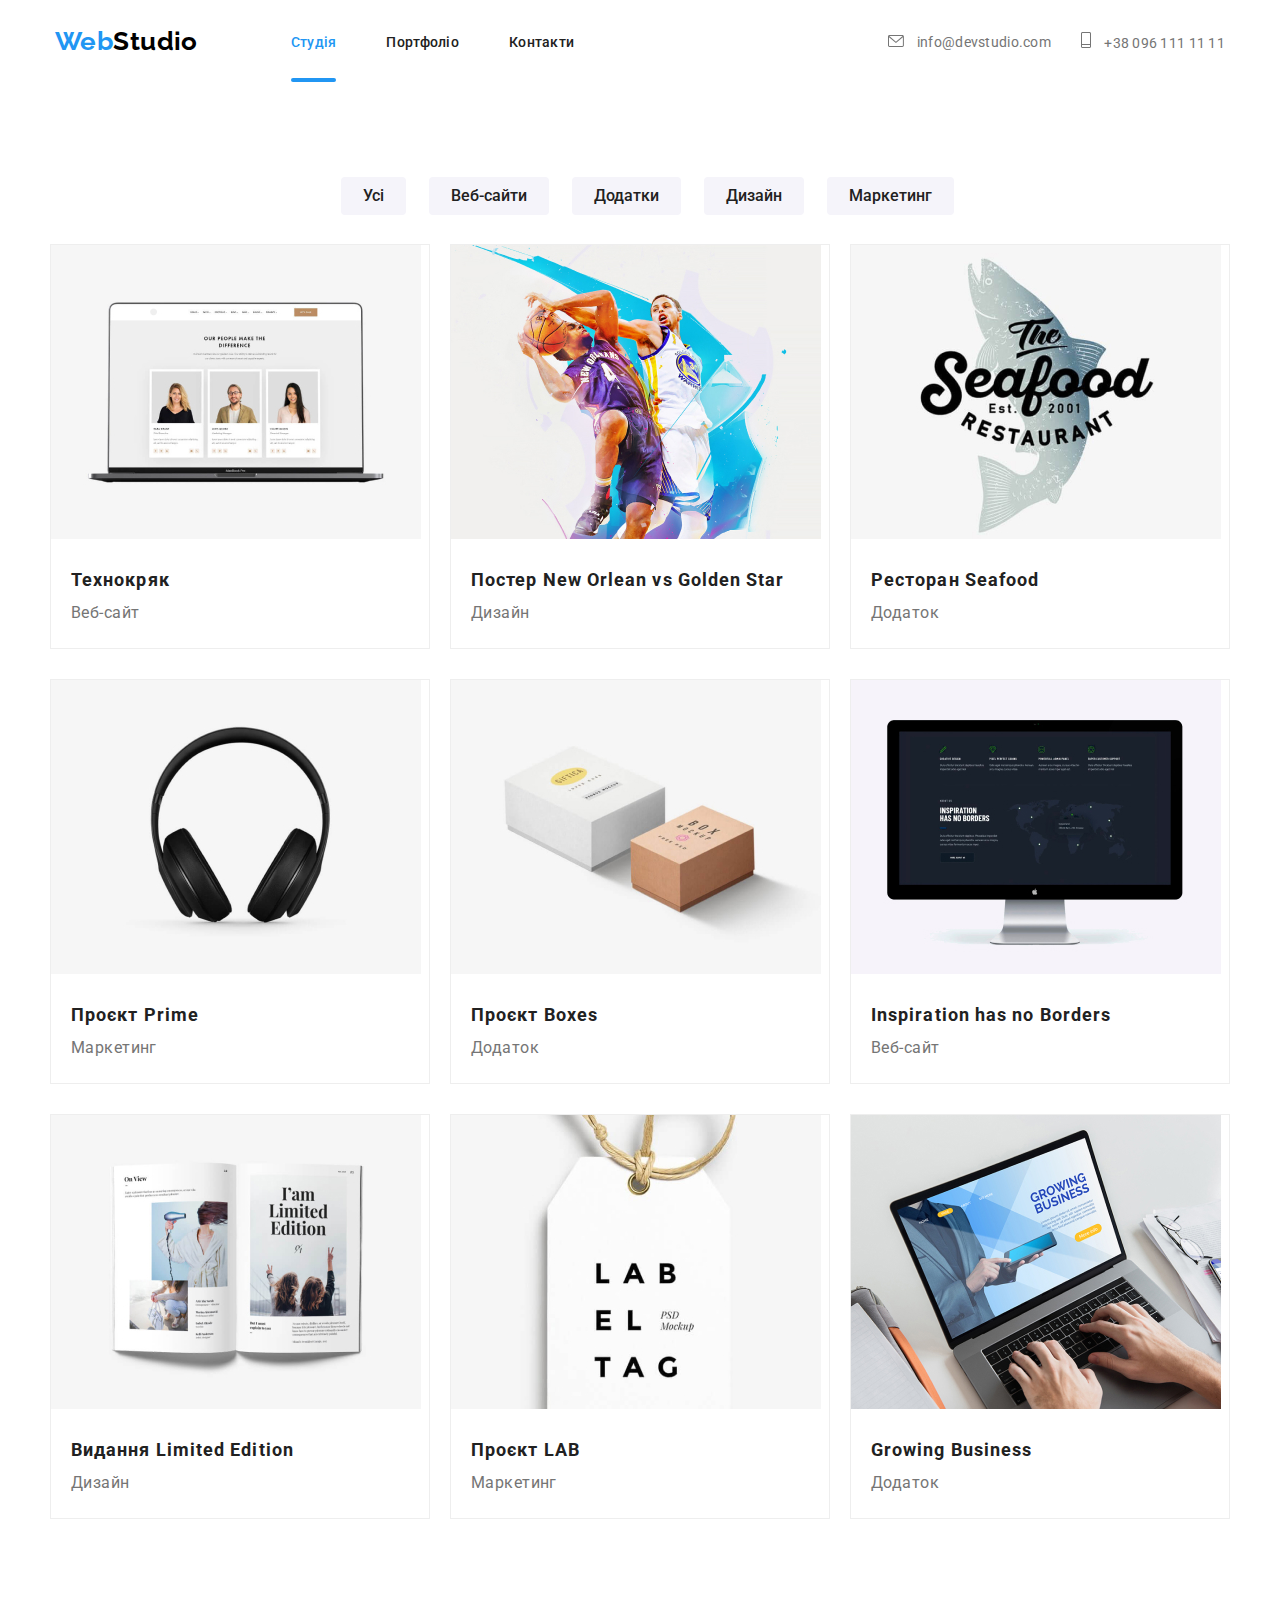
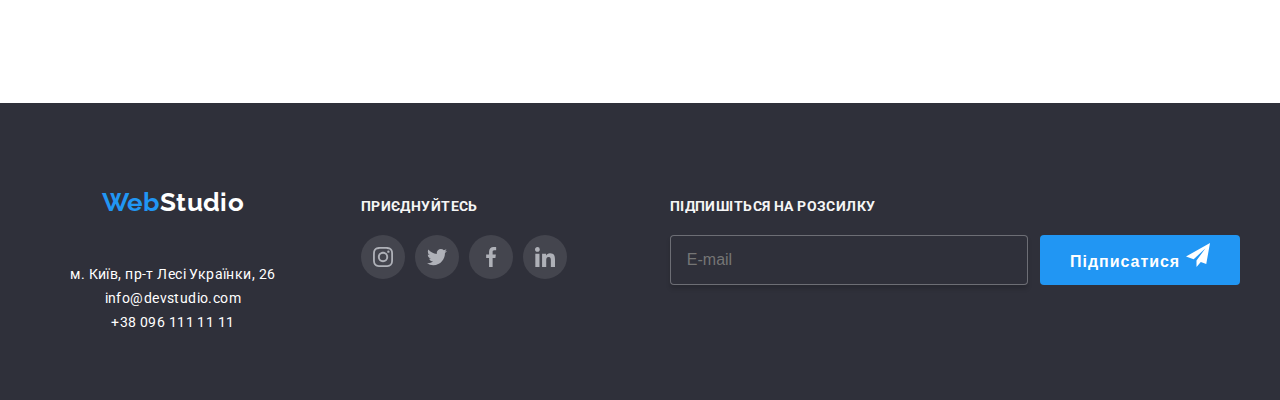
==== commit 4780f305: "header-mobile" ====
--- a/portfolio.html
+++ b/portfolio.html
@@ -18,18 +18,18 @@
 
   <body>
     <!--Шапка сторінки-->
-<header class="header-portfolio">
+    <header class="page-header">
       <div class="container">
         <nav class="navigation">
           <a href="./index.html" class="logo-link"> <span class="accent">Web</span>Studio </a>
           <ul class="nav">
             <li class="nav-item">
-              <a href="./index.html" class="nav-link nav-item__link">Студія</a>
+              <a href="./index.html" class="nav-link current nav-item__link nav-item__line"
+                >Студія</a
+              >
             </li>
             <li class="nav-item">
-              <a href="./portfolio.html" class="nav-link current nav-item__line nav-item__link"
-                >Портфоліо</a
-              >
+              <a href="./portfolio.html" class="nav-link nav-item__link">Портфоліо</a>
             </li>
             <li class="nav-item">
               <a href="" class="nav-link nav-item__link">Контакти</a>
@@ -55,7 +55,72 @@
           </li>
         </ul>
       </div>
-    </header> 
+      <div class="header__mobile">
+         <div class="mobile-menu">
+          <nav class="mobile-menu__navigations">
+            <ul class="mobile-menu__list">
+              <li class="mobile-menu__item">
+                <a class="mobile-menu__link mobile-menu__link-current" href="#">Студія</a>
+              </li>
+              <li class="mobile-menu__item">
+                <a class="mobile-menu__link" href="#">Портфоліо</a>
+              </li>
+              <li class="mobile-menu__item">
+                <a class="mobile-menu__link" href="#">Контакти</a>
+              </li>
+            </ul>
+          </nav>
+          <ul class="header__contacts contacts">
+            <li class="contacts__item">
+              <a href="contacts__link" href="mailto:info@devstudio.com">
+                <svg class="contacts__icons contacts__icons-mail" width="16" height="12">
+                  <use href="./img/icons.svg#icon-mail"></use>
+                </svg>
+                info@devstudio.com</a
+              >
+            </li>
+            <li class="contacts__item">
+              <a href="contacts__link" href="tel:+380961111111">
+                <svg class="contacts__icons contacts__icons-phone" width="10" height="16">
+                  <use href="./img/icons.svg#icon-phone"></use>
+                </svg>
+                +38 096 111 11 11</a
+              >
+            </li>
+          </ul>
+          <ul class="header__networks networks">
+            <li class="networks__item">
+              <a class="networks__link" target="_blank" href="https://www.instagram.com/"
+                >Instagram</a
+              >
+            </li>
+            <li class="networks__item">
+              <a class="networks__link" target="_blank" href="https://www.twitter.com/">Twitter</a>
+            </li>
+            <li class="networks__item">
+              <a class="networks__link" target="_blank" href="https://www.facebook.com/"
+                >Facebook</a
+              >
+            </li>
+            <li class="networks__item">
+              <a class="networks__link" target="_blank" href="https://www.linkedin.com/"
+                >LinkedIn</a
+              >
+            </li>
+          </ul>
+        </div>
+        <button type="button" class="mobile-menu__btn">
+          <svg width="40" height="40" aria-label="Кнопка мобільного меню">
+            <use
+              class="mobile-menu__open"
+              aria-expanded="false"
+              href="./img/icons.svg#icon-menu_40px"
+            ></use>
+            <use class="mobile-menu_close" href="./img/icons.svg#icon-close_40px"></use>
+          </svg>
+        </button>
+      </div>
+    </header>
     <main>
       <section class="work">
         <div class="container">
--- a/css/main.min.css
+++ b/css/main.min.css
@@ -1 +1 @@
-:root{--primary-text-color: #212121;--title-text-color: #212121;--accent-text-color: #2196f3;--primary-bg-color: #ffffff;--title-list-text-color: #757575;--secondary-ff: "Raleway", sans-serif;--primary-ff: "Roboto", sans-serif;--footer-bg-color: #2f303a;--logo-link: #000000;--bg-portf-color: #f5f5f5}.footer-icons,.footer-nav__social,.footer-link,.portfolio-wrapper__text,.social__link,.social,.aside-item__link,.aside,.feature-item__icon,.check__box,.check,.form,.btn-submit,.model-btn{display:flex;justify-content:center;align-items:center}.visually-hidden{position:absolute;width:1px;height:1px;margin:-1px;border:0;padding:0;white-space:nowrap;clip-path:inset(100%);clip:rect(0 0 0 0);overflow:hidden}body{font-family:var(--primary-ff);background-color:var(--primary-bg-color);color:var(--primary-text-color);font-size:14px;letter-spacing:.03em;margin:0}ul{list-style:none;padding:0;margin:0}a{text-decoration:none;color:inherit}h1,h2,h3,h4,h5,h6,p{margin:0}.address{font-style:normal}html{box-sizing:border-box}*,*::before,*::after{box-sizing:border-box}.accent,.current{content:"";color:var(--accent-text-color)}button{cursor:pointer}img{max-width:100%}@media screen and (min-width: 1200px){section{padding-top:94px;padding-bottom:94px}}.container{margin-left:auto;margin-right:auto;padding-left:15px;padding-right:15px}@media screen and (min-width: 480px){.container{width:480px}}@media screen and (min-width: 768px){.container{width:768px}}@media screen and (min-width: 1200px){.container{width:1200px}}.logo-link{margin-right:93px;font-family:var(--secondary-ff);font-weight:700;font-size:26px;text-align:center;line-height:1.1923076923;color:var(--logo-link)}@media screen and (max-width: 767px){.logo-link{padding:16px 0}}@media screen and (max-width: 1199px){.logo-link{padding:26px 0}}@media screen and (min-width: 1200px){.logo-link{padding:24px 0}}.model{position:absolute;top:50%;left:50%;max-width:528px;min-height:581px;background-color:var(--primary-bg-color);border-radius:4px solid rgba(0,0,0,.1);transform:translate(-50%, -50%) scale(1);transition:transform 250ms cubic-bezier(0.4, 0, 0.2, 1)}.is-hidden .model{transform:translate(-50%, -50%) scale(0.5)}.backdrop{position:fixed;top:0;right:0;width:100%;height:100%;transition:all 250ms;visibility:visible;background-color:rgba(0,0,0,.1)}.is-hidden{opacity:0;pointer-events:none;visibility:hidden}.model-btn{position:absolute;width:30px;height:30px;top:8px;right:8px;padding:0;background:rgba(0,0,0,0);border-radius:50%;border:1px solid rgba(51,23,23,.1)}.model-btn:hover,.model-btn:focus,.model-btn:focus-within{fill:var(--accent-text-color);transition:250ms cubic-bezier(0.4, 0, 0.2, 1)}.model-icon{width:18px;height:18px;margin:auto}.textarea{resize:none;line-height:1.1666666667;fill:rgba(117,117,117,.5);letter-spacing:.01em;padding:12px 16px;border:1px solid rgba(33,33,33,.2);border-radius:4px;height:120px;font-weight:400;font-size:12px}.textarea:hover,.textarea:focus,.textarea:focus-within{border-color:var(--accent-text-color);outline:none;transition:250ms cubic-bezier(0.4, 0, 0.2, 1)}.btn-submit{text-align:center;width:200px;height:50px;color:var(--primary-bg-color);background-color:var(--accent-text-color);border-radius:4px;border:none;margin:0 auto;margin-top:30px;font-weight:700;font-size:16px;line-height:1.875;letter-spacing:.06em}.btn-submit:hover,.btn-submit:focus{border-color:var(--accent-text-color);outline:none}@media screen and (min-width: 768px){.header__mobile{display:none}}@media screen and (max-width: 767px){.header__mobile{display:flex;position:absolute;top:0;left:0;flex-direction:column;justify-content:space-between;width:100vw;width:100%;height:100vh;z-index:10;padding:48px 40px;background-color:var(--primary-bg-color);transform:translateX(-100%);opacity:0;pointer-events:none;box-shadow:0px 4px 8px rgba(0,0,0,.04),0px 2px 4px rgba(0,0,0,.08),0px 1px 3px rgba(0,0,0,.16);transition:transform 250ms cubic-bezier(0.4, 0, 0.2, 1),opacity 250ms 100ms}.header__mobile.is-open{opacity:1;pointer-events:all;transform:translateX(0%)}}.mobile-menu__btn{display:block;position:absolute;z-index:20;top:10px;right:15px;width:40px;height:40px;margin:0;padding:0;border:none;background-color:rgba(0,0,0,0);fill:currentColor;color:var(--title-text-color)}.mobile-menu__btn:hover{color:var(--accent-text-color)}.mobile-menu__btn .mobile-menu__close{display:none}.mobile-menu__btn .mobile-menu__open{display:block}.mobile-menu__btn.is-open .mobile-menu__close{display:block}.mobile-menu__btn.is-open .mobile-menu__open{display:none}.mobile-menu__item{margin-bottom:32px}.mobile-menu__link{font-weight:500;font-size:40px;line-height:1.175;letter-spacing:.02em;color:var(--primary-text-color)}.mobile-menu__link-current{padding:8px;color:var(--accent-text-color)}.header__contacts{margin-top:auto;margin-bottom:64px}.contacts__item{font-weight:500;font-size:24px;line-height:1.17;letter-spacing:.02em;color:var(--title-list-text-color)}.contacts__link{white-space:nowrap}.contacts__icons{margin-bottom:32px;font-size:34px;line-height:1.18;color:var(--accent-text-color)}.contacts__icons-mail{display:none}.contacts__icons-phone{display:none}.header__networks{display:flex}.networks__item{font-weight:500;font-size:18px;line-height:1.22;letter-spacing:.02em;color:var(--accent-text-color)}.networks__item:not(:last-child){padding-right:10px;border-right-width:1px;border-right-style:solid;border-right-color:rgba(33,33,33,.2)}.networks__item:not(:first-child){padding-left:10px}@media screen and (max-width: 479px){.mobile-menu{padding:9vw}.mobile-menu__item{width:calc((100% - 90px)/4)}.mobile-menu__link{font-size:8vw}.contacts__item{font-size:5vw}.contacts__item--phone{font-size:7vw}.header__networks{justify-content:center}.networks__item{font-size:4vw}}.form-model{padding:40px}.form{font-weight:400;font-size:12px;line-height:1.1666666667;letter-spacing:.01em;color:var(--title-list-text-color);width:528px;height:581px;box-shadow:0px 1px 3px rgba(0,0,0,.12),0px 1px 1px rgba(0,0,0,.14),0px 2px 1px rgba(0,0,0,.2);border-radius:4px;background-color:var(--primary-bg-color)}.form-text{display:inline-flex;justify-content:center;text-align:center;font-weight:700;font-size:20px;line-height:1.15;color:var(--title-text-color);width:448px;margin-bottom:12px}.form-field{display:flex;flex-direction:column;margin-bottom:10px;position:relative;width:100%}.form-label{font-size:12px;line-height:1.1666666667;color:var(--title-list-text-color);margin-bottom:4px}.form-input{display:flex;border:1px solid rgba(33,33,33,.2);border-radius:4px;height:40px;font-size:16px;padding-left:40px;transition:250ms cubic-bezier(0.4, 0, 0.2, 1)}.form-input:hover,.form-input:focus,.form-input:focus-within{border-color:var(--accent-text-color);outline:none;transition:250ms cubic-bezier(0.4, 0, 0.2, 1)}.form-field:focus-within>.form-icon{content:"";color:var(--accent-text-color)}.form-icon{position:absolute;bottom:12px;left:12px;width:18px;height:18px;fill:var(--title-text-color)}.form-icon:hover,.form-icon:focus{fill:var(--accent-text-color)}.form-span{color:var(--accent-text-color);text-decoration:none;border-bottom:1px solid var(--accent-text-color)}.check{position:relative;display:flex;align-items:center;font-weight:400;line-height:1.7142857143;padding-top:10px}.check__box{width:16px;height:15px;border:1px solid;border-radius:3px}.check__text{padding-left:7px}.check__input{position:absolute;-webkit-appearance:none;-moz-appearance:none;appearance:none}.check__input:checked+.check__box{border-color:rgba(0,0,0,0)}.check__input:checked+.check__box .check__icon{opacity:1}.check__icon{opacity:0}.hero{text-align:center}@media screen and (min-width: 768px){.hero{padding-top:0px}}.hero__container{max-width:1600px;margin:0 auto;background-color:var(--footer-bg-color);background-repeat:no-repeat;background-size:cover;background-image:linear-gradient(rgba(47, 48, 58, 0.4), rgba(47, 48, 58, 0.4)),url(../img/header.jpg)}@media screen and (max-width: 767px){.hero__container{max-width:480px;height:400px;padding-top:118px;padding-bottom:118px}}@media screen and (max-width: 767px)and (min-device-pixel-ratio: 2),screen and (max-width: 767px)and (min-resolution: 192dpi),screen and (max-width: 767px)and (min-resolution: 2dppx){.hero__container{background-image:linear-gradient(rgba(47, 48, 58, 0.4), rgba(47, 48, 58, 0.4)),url(../img/header-mob.jpg)}}@media screen and (min-width: 768px){.hero__container{width:768px;padding-top:118px;padding-bottom:118px;background-image:linear-gradient(rgba(47, 48, 58, 0.4), rgba(47, 48, 58, 0.4)),url(../img/header-tab.jpg)}}@media screen and (min-width: 768px)and (min-device-pixel-ratio: 2),screen and (min-width: 768px)and (min-resolution: 192dpi),screen and (min-width: 768px)and (min-resolution: 2dppx){.hero__container{background-image:linear-gradient(rgba(47, 48, 58, 0.4), rgba(47, 48, 58, 0.4)),url(../img/header-tab@2x.jpg)}}@media screen and (min-width: 1199px){.hero__container{max-width:1600px;width:100%;min-height:600px;padding-top:200px;padding-bottom:200px;background-image:linear-gradient(rgba(47, 48, 58, 0.4), rgba(47, 48, 58, 0.4)),url(../img/header-desktop.jpg);background-repeat:no-repeat;background-size:cover}}@media screen and (min-width: 1199px)and (min-device-pixel-ratio: 2),screen and (min-width: 1199px)and (min-resolution: 192dpi),screen and (min-width: 1199px)and (min-resolution: 2dppx){.hero__container{background-image:linear-gradient(rgba(47, 48, 58, 0.4), rgba(47, 48, 58, 0.4)),url(../img/header-desktop@2x.jpg)}}.hero__title{text-align:center;letter-spacing:.06em;text-transform:uppercase;font-weight:900;font-size:26px;line-height:1.36;color:var(--primary-bg-color);max-width:696px;margin:0 auto}@media screen and (min-width: 1200px){.hero__title{font-size:44px}}.btn{display:inline-block;min-width:152px;padding:10px 32px;border-radius:4px;text-align:center;margin-top:30px;box-shadow:0px 4px 4px rgba(0,0,0,.15);border-radius:4px}.hero__button{background-color:var(--accent-text-color);font-family:"Roboto";font-style:normal;font-weight:700;font-size:16px;line-height:1.875;letter-spacing:.06em;color:var(--primary-bg-color);padding:10px 32px;border:none}@media screen and (min-width: 768px){.page-header .container{display:flex;align-items:center}}@media screen and (min-width: 767px)and (min-width: 1199px){.header-portfolio .container{display:flex;align-items:center}}.header-portfolio{height:80px;border-bottom:1px solid #ececec}@media screen and (max-width: 767px){.header-tablet{display:none}}.navigation{display:flex;align-items:center;justify-content:center}@media screen and (max-width: 767px){.navigation{display:none}}.nav{display:flex}.nav-item__line{padding-bottom:28px}.nav-item:not(last-child){margin-right:50px;align-items:center}.nav-item__link{position:relative;display:block;padding-top:32px;padding-bottom:32px;align-items:center}.nav-item__link::before{content:"";position:absolute;bottom:0;left:0;background-color:#2196f3;width:0;height:4px;border-radius:2px;transition:transform 250ms cubic-bezier(0.4, 0, 0.2, 1)}.nav-link{font-weight:500;line-height:1.1428571429;letter-spacing:.02em;color:inherit}.accent,.current{color:var(--accent-text-color)}.accent::before,.current::before{width:100%}.nav-item__link:hover,.nav-item__link:focus{color:var(--accent-text-color)}.nav-item__link:hover::before,.nav-item__link:focus::before{width:100%}@media screen and (max-width: 767px){.contact{display:none}}@media screen and (min-width: 768px){.contact{padding-top:0px;padding-bottom:0px;flex-wrap:wrap}}@media screen and (min-width: 1200px){.contact{display:flex;align-items:center;margin-left:auto;padding-top:32px;padding-bottom:32px}}@media screen and (min-width: 768px)and (max-width: 1199px){.contact-list:not(:last-child){margin-bottom:10px}}@media screen and (min-width: 1200px){.contact-list:not(:last-child){margin-right:30px}}.contact-link{color:var(--title-list-text-color);font-size:14px;line-height:1.1428571429;letter-spacing:.02em;transition:250ms cubic-bezier(0.4, 0, 0.2, 1)}.contact-link:hover,.contact-link:focus{color:var(--accent-text-color);transition:250ms cubic-bezier(0.4, 0, 0.2, 1)}.contact-icons{margin-right:10px;fill:var(--title-list-text-color)}.contact-link:hover .contact-icons,.contact-link:focus .contact-icons{fill:var(--accent-text-color)}.feature{text-align:left;padding-bottom:0px;padding-top:94px}@media screen and (min-width: 768px){.feature-list{display:flex;flex-wrap:wrap;justify-content:space-between}}.feature-item{width:450px}@media screen and (min-width: 768px){.feature-item{width:calc((100% - 30px)/2)}}@media screen and (min-width: 1200px){.feature-item{width:calc((100% - 90px)/4)}}.feature-item__title{font-weight:700;font-size:14px;line-height:1.1428571429;text-transform:uppercase;margin-top:30px;margin-bottom:10px;color:var(--primary-text-color);color:inherit}.feature-item__text{font-size:14px;line-height:1.7142857143;color:var(--title-list-text-color)}.feature-item__icon{width:100%;height:120px;border-radius:4px;background-color:#f5f4fa}@media screen and (max-width: 1199px){.aside{position:absolute;width:1px;height:1px;margin:-1px;border:0;padding:0;white-space:nowrap;clip-path:inset(100%);clip:rect(0 0 0 0);overflow:hidden}}.aside-list{display:inline-flex}.aside-title{font-weight:700;font-size:36px;line-height:1.1666666667;text-align:center;padding-bottom:50px}.aside-item{width:370px}.aside-item__image{text-align:center;justify-content:space-around}.aside-item__link{position:absolute;text-align:center;text-transform:uppercase;white-space:nowrap;width:370px;height:70px;pointer-events:none;color:var(--primary-bg-color);font-weight:700;line-height:1.1428571429;transform:translateY(-105%);background:rgba(47,48,58,.8)}.aside-item:not(:last-child){margin-right:30px}.team{width:100%;padding-bottom:94px;padding-top:94px;background-color:var(--bg-portf-color)}@media screen and (min-width: 480px){.team{margin-bottom:60px}}@media screen and (min-width: 768px){.team__list{display:flex;flex-wrap:wrap;justify-content:space-between}}.team__item{width:450px;margin-top:30px;text-align:center;display:inline-block;background-color:var(--primary-bg-color);box-shadow:0px 1px 3px rgba(0,0,0,.12),0px 1px 1px rgba(0,0,0,.14),0px 2px 1px rgba(0,0,0,.2);border-radius:0px 0px 4px 4px}@media screen and (min-width: 768px){.team__item{width:calc((100% - 30px)/2)}}@media screen and (min-width: 1200px){.team__item{width:calc((100% - 90px)/4)}}.team-box__list{text-align:center}.team-box__name{font-size:16px;font-weight:500;line-height:1.1875;text-align:center;padding-top:30px}.team-box__position{font-size:16px;line-height:1.1875;text-align:center;color:var(--title-list-text-color);padding-top:10px}.team__image{width:100%}.social{padding-top:16px;margin-bottom:24px}.social__link{width:44px;height:44px;border-radius:50%;fill:#afb1b8}.social__item:not(:last-child){margin-left:10px}.social__link:hover,.social__link:focus{background-color:var(--accent-text-color)}.social__link:hover .social__icon,.social__link:focus .social__icon{fill:var(--primary-bg-color)}.social__link{transition:250ms cubic-bezier(0.4, 0, 0.2, 1)}@media screen and (min-width: 480px){.clients__list{display:flex;flex-wrap:wrap;justify-content:space-between}}.clients__item{border:1px solid #afb1b8;border-radius:4px;color:var(--title-list-text-color);transition:250ms cubic-bezier(0.4, 0, 0.2, 1);margin-bottom:30px}@media screen and (min-width: 480px){.clients__item{width:210px;height:92px;width:calc((100% - 30px)/2);display:flex;justify-content:center;align-items:center}}@media screen and (min-width: 768px){.clients__item{width:226px;height:92px;width:calc((100% - 60px)/3)}}@media screen and (min-width: 1200px){.clients__item{width:170px;width:calc((100% - 150px)/6)}}.clients__link{display:flex;align-items:center;justify-content:center}.clients__icon{width:106px;height:60px;fill:currentColor}.clients__item:hover,.clients__item:focus{color:var(--accent-text-color);border-color:var(--accent-text-color)}.portfolio{padding-top:0;padding-bottom:0}@media screen and (min-width: 1200px){.portfolio{justify-content:space-between;margin-top:34px;margin-bottom:94px}}@media screen and (min-width: 480px){.portfolio{margin-top:40px;margin-bottom:60px}}@media screen and (min-width: 768px){.portfolio{margin-top:14px;margin-bottom:60px;display:flex;flex-wrap:wrap;justify-content:space-around}}.portfolio-item{border:1px solid #eee}@media screen and (min-width: 768px){.portfolio-item{width:calc((100% - 30px)/2);margin-bottom:30px;display:flex;flex-wrap:wrap;justify-content:space-between}}@media screen and (min-width: 1200px){.portfolio-item{width:calc((100% - 60px)/3);justify-content:space-between}}.portfolio-wrapper{display:flex;position:relative;overflow:hidden}.portfolio-wrapper__text{position:absolute;width:100%;height:100%;transform:translateY(101%);transition:transform 250ms cubic-bezier(0.4, 0, 0.2, 1);padding:63px 24px;color:var(--primary-bg-color);border:none;background-color:rgba(33,150,243,.9);font-weight:400;font-size:18px;line-height:28px}.portfolio-item__link:hover .portfolio-wrapper__text,.portfolio-item__link:focus .portfolio-wrapper__text{transform:translateY(0)}.portfolio-box{padding:20px;color:inherit}.portfolio-box__project{font-weight:700;font-size:18px;letter-spacing:.06em;line-height:2;color:var(--title-text-color);color:inherit}.portfolio-box__text{font-weight:400;font-size:16px;line-height:1.875;color:var(--title-list-text-color)}.work .container{padding:0}@media screen and (max-width: 767px){.work-nav{width:100%;display:flex;flex-wrap:wrap}}@media screen and (min-width: 768px){.work-nav{display:flex;justify-content:center}}.work-item{margin-bottom:15px}.work-item :first-child{margin-left:15px}.work-item:not(:last-child){margin-right:8px}.work-item__button{color:inherit;font-weight:500;font-size:16px;line-height:1.625;color:var(--primary-text-color);text-align:center;font-family:var(--primary-ff)}.filter-btn{padding:6px 22px;border:none;color:var(--primary-text-color);background-color:#f5f4fa;border-radius:4px;border:none;border-radius:4px}.filter-btn:hover,.filter-btn:focus{color:var(--primary-bg-color);background-color:var(--accent-text-color);border:none;transition:250ms cubic-bezier(0.4, 0, 0.2, 1)}.footer{background-color:var(--footer-bg-color);max-width:1600px;margin:0 auto}.footer .container{padding-top:60px;padding-bottom:60px}@media screen and (max-width: 1199px){.footer-iner{text-align:center}}@media screen and (min-width: 768px){.footer-iner{display:flex;flex-wrap:wrap;justify-content:space-around;align-items:baseline}}@media screen and (min-width: 1200px){.footer-iner{flex-wrap:nowrap}}@media screen and (min-width: 480px)and (max-width: 1199px){.footer-iner .footer-text{display:flex;text-align:center;flex-direction:row;margin-left:auto;margin-right:auto}}.logo-footer{color:var(--primary-bg-color)}.footer .logo{color:var(--primary-bg-color);line-height:1.1923076923;font-family:var(--secondary-ff)}.footer-adres__item{font-weight:400;line-height:1.7142857143;color:var(--primary-bg-color);font-weight:400;list-style:none;font-style:normal;text-align:center}.footer-adres__item__link{width:231px}@media screen and (min-width: 480px){.footer-adres__item__link{margin-bottom:8px}}.footer-adres__link:focus,.footer-adres__link:hover{color:var(--accent-text-color)}.footer-adres__link{transition:translate 250ms cubic-bezier(0.4, 0, 0.2, 1)}.footer-link{width:44px;height:44px;border-radius:50%;background:rgba(255,255,255,.1)}.footer-link:hover,.footer-link:focus{background-color:var(--accent-text-color)}.footer-icons{fill:#afb1b8}.footer-link:hover .footer-icons,.footer-link:focus .footer-icons{fill:var(--primary-bg-color)}.footer-link{transition:250ms cubic-bezier(0.4, 0, 0.2, 1)}.footer-nav{color:var(--primary-bg-color)}@media screen and (max-width: 767px){.footer-nav{display:flex;flex-direction:column;margin-bottom:60px}}@media screen and (max-width: 1199px){.footer-nav{text-align:center}}@media screen and (min-width: 768px)and (max-width: 1199px){.footer-nav{display:inline-block}}@media screen and (min-width: 1200px){.footer-nav{margin-right:93px;margin-left:70px}}@media screen and (min-width: 480px),screen and (max-width: 1199px){.footer-nav__line{display:flex;text-align:center;flex-direction:row;margin-left:auto;margin-right:auto}}.footer-nav__social{margin-top:20px}.footer-name{width:100%;margin-bottom:9px}@media screen and (min-width: 480px),screen and (max-width: 767px){.footer-name{margin-bottom:20px;display:block;text-align:center}}.footer-wapper{margin-right:10px;width:44px;height:44px}.footer-contacts{color:rgba(255,255,255,.6);text-decoration:none;font-weight:400;font-size:14px;line-height:1.7142857143}@media screen and (min-width: 480px){.footer-contacts{padding-top:8px}}@media screen and (min-width: 480px){.footer-data{text-align:center;margin-left:auto;margin-right:auto}}@media screen and (min-width: 1200px){.footer-data{display:flex;height:105px}}@media screen and (min-width: 480px){.footer-item{text-align:center}}@media screen and (max-width: 1199px){.footer-item{text-align:center}}@media screen and (min-width: 768px)and (max-width: 1199px){.footer-item{text-align:center}}@media screen and (min-width: 1200px){.footer-item{padding-top:12px}}.footer-form{font-weight:700;font-size:14px;line-height:1.2142857143;color:var(--bg-portf-color);margin-bottom:20px}@media screen and (min-width: 480px){.footer-form{margin-bottom:20px;margin-top:60px;text-align:center}}@media screen and (min-width: 1200px){.footer-form{text-align:left;margin-top:0px}}.footer-label{color:var(--primary-bg-color)}.footer-input{font-size:16px;line-height:1.25;border:1px solid rgba(255,255,255,.3);border-radius:4px;box-shadow:0px 4px 4px rgba(0,0,0,.15);outline:none;background-color:var(--footer-bg-color);color:var(--bg-portf-color);padding-left:16px}@media screen and (max-width: 480px){.footer-input{width:100%;height:50px;margin-bottom:20px;padding-left:15px;padding-right:15px}}@media screen and (min-width: 768px){.footer-input{width:100%;height:50px;padding-left:16px;margin-bottom:20px}}@media screen and (min-width: 1200px){.footer-input{width:358px}}.footer-input::placeholder{content:""}.checkbox-custom{width:16px;height:15px;fill:var(--primary-text-color)}.checkbox-custom:focus-within{color:var(--primary-bg-color);background-color:var(--accent-text-color)}.footer-submit{font-weight:700;font-size:16px;line-height:1.875;letter-spacing:.06em;color:var(--primary-bg-color);border-radius:4px;border:var(--bg-portf-color);background-color:var(--accent-text-color);width:200px;height:50px;margin-left:12px}.footer-icon{width:24px;height:24px;fill:var(--primary-bg-color)}.location{color:var(--primary-bg-color);text-decoration:none}/*# sourceMappingURL=main.min.css.map */+:root{--primary-text-color: #212121;--title-text-color: #212121;--accent-text-color: #2196f3;--primary-bg-color: #ffffff;--title-list-text-color: #757575;--secondary-ff: "Raleway", sans-serif;--primary-ff: "Roboto", sans-serif;--footer-bg-color: #2f303a;--logo-link: #000000;--bg-portf-color: #f5f5f5}.footer-icons,.footer-nav__social,.footer-link,.portfolio-wrapper__text,.social__link,.social,.aside-item__link,.aside,.feature-item__icon,.check__box,.check,.form,.btn-submit,.model-btn{display:flex;justify-content:center;align-items:center}.visually-hidden{position:absolute;width:1px;height:1px;margin:-1px;border:0;padding:0;white-space:nowrap;clip-path:inset(100%);clip:rect(0 0 0 0);overflow:hidden}body{font-family:var(--primary-ff);background-color:var(--primary-bg-color);color:var(--primary-text-color);font-size:14px;letter-spacing:.03em;margin:0}ul{list-style:none;padding:0;margin:0}a{text-decoration:none;color:inherit}h1,h2,h3,h4,h5,h6,p{margin:0}.address{font-style:normal}html{box-sizing:border-box}*,*::before,*::after{box-sizing:border-box}.accent,.current{content:"";color:var(--accent-text-color)}button{cursor:pointer}img{max-width:100%}@media screen and (min-width: 1200px){section{padding-top:94px;padding-bottom:94px}}body.model-open{overflow:hidden}.container{margin-left:auto;margin-right:auto;padding-left:15px;padding-right:15px}@media screen and (min-width: 480px){.container{width:480px}}@media screen and (min-width: 768px){.container{width:768px}}@media screen and (min-width: 1200px){.container{width:1200px}}.logo-link{margin-right:93px;font-family:var(--secondary-ff);font-weight:700;font-size:26px;text-align:center;line-height:1.1923076923;color:var(--logo-link)}@media screen and (max-width: 767px){.logo-link{padding:16px 0}}@media screen and (max-width: 1199px){.logo-link{padding:26px 0}}@media screen and (min-width: 1200px){.logo-link{padding:24px 0}}.model{position:absolute;top:50%;left:50%;max-width:528px;min-height:581px;background-color:var(--primary-bg-color);border-radius:4px solid rgba(0,0,0,.1);transform:translate(-50%, -50%) scale(1);transition:transform 250ms cubic-bezier(0.4, 0, 0.2, 1)}.is-hidden .model{transform:translate(-50%, -50%) scale(0.5)}.backdrop{position:fixed;top:0;right:0;width:100%;height:100%;transition:all 250ms;visibility:visible;background-color:rgba(0,0,0,.1);overflow-y:scroll}.is-hidden{opacity:0;pointer-events:none;visibility:hidden}.model-btn{position:absolute;width:30px;height:30px;top:8px;right:8px;padding:0;background:rgba(0,0,0,0);border-radius:50%;border:1px solid rgba(51,23,23,.1)}.model-btn:hover,.model-btn:focus,.model-btn:focus-within{fill:var(--accent-text-color);transition:250ms cubic-bezier(0.4, 0, 0.2, 1)}.model-icon{width:18px;height:18px;margin:auto}.textarea{resize:none;line-height:1.1666666667;fill:rgba(117,117,117,.5);letter-spacing:.01em;padding:12px 16px;border:1px solid rgba(33,33,33,.2);border-radius:4px;height:120px;font-weight:400;font-size:12px}.textarea:hover,.textarea:focus,.textarea:focus-within{border-color:var(--accent-text-color);outline:none;transition:250ms cubic-bezier(0.4, 0, 0.2, 1)}.btn-submit{text-align:center;width:200px;height:50px;color:var(--primary-bg-color);background-color:var(--accent-text-color);border-radius:4px;border:none;margin:0 auto;margin-top:30px;font-weight:700;font-size:16px;line-height:1.875;letter-spacing:.06em}.btn-submit:hover,.btn-submit:focus{border-color:var(--accent-text-color);outline:none}@media screen and (min-width: 768px){.header__mobile{display:none}}@media screen and (max-width: 767px){.header__mobile{display:flex;position:absolute;top:0;left:0;flex-direction:column;justify-content:space-between;width:100vw;width:100%;height:100vh;z-index:10;padding:48px 40px;background-color:var(--primary-bg-color);transform:translateX(-100%);opacity:0;pointer-events:none;box-shadow:0px 4px 8px rgba(0,0,0,.04),0px 2px 4px rgba(0,0,0,.08),0px 1px 3px rgba(0,0,0,.16);transition:transform 250ms cubic-bezier(0.4, 0, 0.2, 1),opacity 250ms 100ms}.header__mobile.is-open{opacity:1;pointer-events:all;transform:translateX(0%)}}.mobile-menu__btn{display:block;position:absolute;z-index:20;top:10px;right:15px;width:40px;height:40px;margin:0;padding:0;border:none;background-color:rgba(0,0,0,0);fill:currentColor;color:var(--title-text-color)}.mobile-menu__btn:hover{color:var(--accent-text-color)}.mobile-menu__btn .mobile-menu__close{display:none}.mobile-menu__btn .mobile-menu__open{display:block}.mobile-menu__btn.is-open .mobile-menu__close{display:block}.mobile-menu__btn.is-open .mobile-menu__open{display:none}.mobile-menu__item{margin-bottom:32px}.mobile-menu__link{font-weight:500;font-size:40px;line-height:1.175;letter-spacing:.02em;color:var(--primary-text-color)}.mobile-menu__link-current{padding:8px;color:var(--accent-text-color)}.header__contacts{margin-top:auto;margin-bottom:64px}.contacts__item{font-weight:500;font-size:24px;line-height:1.17;letter-spacing:.02em;color:var(--title-list-text-color)}.contacts__link{white-space:nowrap}.contacts__icons{margin-bottom:32px;font-size:34px;line-height:1.18;color:var(--accent-text-color)}.contacts__icons-mail{display:none}.contacts__icons-phone{display:none}.header__networks{display:flex}.networks__item{font-weight:500;font-size:18px;line-height:1.22;letter-spacing:.02em;color:var(--accent-text-color)}.networks__item:not(:last-child){padding-right:10px;border-right-width:1px;border-right-style:solid;border-right-color:rgba(33,33,33,.2)}.networks__item:not(:first-child){padding-left:10px}@media screen and (max-width: 479px){.mobile-menu{padding:9vw}.mobile-menu__item{width:calc((100% - 90px)/4)}.mobile-menu__link{font-size:8vw}.contacts__item{font-size:5vw}.contacts__item--phone{font-size:7vw}.header__networks{justify-content:center}.networks__item{font-size:4vw}}.form-model{padding:40px}.form{font-weight:400;font-size:12px;line-height:1.1666666667;letter-spacing:.01em;color:var(--title-list-text-color);width:528px;height:581px;box-shadow:0px 1px 3px rgba(0,0,0,.12),0px 1px 1px rgba(0,0,0,.14),0px 2px 1px rgba(0,0,0,.2);border-radius:4px;background-color:var(--primary-bg-color)}.form-text{display:inline-flex;justify-content:center;text-align:center;font-weight:700;font-size:20px;line-height:1.15;color:var(--title-text-color);width:448px;margin-bottom:12px}.form-field{display:flex;flex-direction:column;margin-bottom:10px;position:relative;width:100%}.form-label{font-size:12px;line-height:1.1666666667;color:var(--title-list-text-color);margin-bottom:4px}.form-input{display:flex;border:1px solid rgba(33,33,33,.2);border-radius:4px;height:40px;font-size:16px;padding-left:40px;transition:250ms cubic-bezier(0.4, 0, 0.2, 1)}.form-input:hover,.form-input:focus,.form-input:focus-within{border-color:var(--accent-text-color);outline:none;transition:250ms cubic-bezier(0.4, 0, 0.2, 1)}.form-field:focus-within>.form-icon{content:"";color:var(--accent-text-color)}.form-icon{position:absolute;bottom:12px;left:12px;width:18px;height:18px;fill:var(--title-text-color)}.form-icon:hover,.form-icon:focus{fill:var(--accent-text-color)}.form-span{color:var(--accent-text-color);text-decoration:none;border-bottom:1px solid var(--accent-text-color)}.check{position:relative;display:flex;align-items:center;font-weight:400;line-height:1.7142857143;padding-top:10px}.check__box{width:16px;height:15px;border:1px solid;border-radius:3px}.check__text{padding-left:7px}.check__input{position:absolute;-webkit-appearance:none;-moz-appearance:none;appearance:none}.check__input:checked+.check__box{border-color:rgba(0,0,0,0)}.check__input:checked+.check__box .check__icon{opacity:1}.check__icon{opacity:0}.hero{text-align:center}@media screen and (min-width: 768px){.hero{padding-top:0px}}.hero__container{max-width:1600px;margin:0 auto;background-color:var(--footer-bg-color);background-repeat:no-repeat;background-size:cover;background-image:linear-gradient(rgba(47, 48, 58, 0.4), rgba(47, 48, 58, 0.4)),url(../img/header.jpg)}@media screen and (max-width: 767px){.hero__container{max-width:480px;height:400px;padding-top:118px;padding-bottom:118px}}@media screen and (max-width: 767px)and (min-device-pixel-ratio: 2),screen and (max-width: 767px)and (min-resolution: 192dpi),screen and (max-width: 767px)and (min-resolution: 2dppx){.hero__container{background-image:linear-gradient(rgba(47, 48, 58, 0.4), rgba(47, 48, 58, 0.4)),url(../img/header-mob.jpg)}}@media screen and (min-width: 768px){.hero__container{width:768px;padding-top:118px;padding-bottom:118px;background-image:linear-gradient(rgba(47, 48, 58, 0.4), rgba(47, 48, 58, 0.4)),url(../img/header-tab.jpg)}}@media screen and (min-width: 768px)and (min-device-pixel-ratio: 2),screen and (min-width: 768px)and (min-resolution: 192dpi),screen and (min-width: 768px)and (min-resolution: 2dppx){.hero__container{background-image:linear-gradient(rgba(47, 48, 58, 0.4), rgba(47, 48, 58, 0.4)),url(../img/header-tab@2x.jpg)}}@media screen and (min-width: 1199px){.hero__container{max-width:1600px;width:100%;min-height:600px;padding-top:200px;padding-bottom:200px;background-image:linear-gradient(rgba(47, 48, 58, 0.4), rgba(47, 48, 58, 0.4)),url(../img/header-desktop.jpg);background-repeat:no-repeat;background-size:cover}}@media screen and (min-width: 1199px)and (min-device-pixel-ratio: 2),screen and (min-width: 1199px)and (min-resolution: 192dpi),screen and (min-width: 1199px)and (min-resolution: 2dppx){.hero__container{background-image:linear-gradient(rgba(47, 48, 58, 0.4), rgba(47, 48, 58, 0.4)),url(../img/header-desktop@2x.jpg)}}.hero__title{text-align:center;letter-spacing:.06em;text-transform:uppercase;font-weight:900;font-size:26px;line-height:1.36;color:var(--primary-bg-color);max-width:696px;margin:0 auto}@media screen and (min-width: 1200px){.hero__title{font-size:44px}}.btn{display:inline-block;min-width:152px;padding:10px 32px;border-radius:4px;text-align:center;margin-top:30px;box-shadow:0px 4px 4px rgba(0,0,0,.15);border-radius:4px}.hero__button{background-color:var(--accent-text-color);font-family:"Roboto";font-style:normal;font-weight:700;font-size:16px;line-height:1.875;letter-spacing:.06em;color:var(--primary-bg-color);padding:10px 32px;border:none}@media screen and (max-width: 767px){.page-header{position:relative}}@media screen and (min-width: 768px){.page-header .container{display:flex;align-items:center}}@media screen and (min-width: 767px)and (min-width: 1199px){.header-portfolio .container{display:flex;align-items:center}}.header-portfolio{height:80px;border-bottom:1px solid #ececec}@media screen and (max-width: 767px){.header-tablet{display:none}}.navigation{display:flex;align-items:center;justify-content:center}@media screen and (max-width: 767px){.navigation{display:none}}.nav{display:flex}.nav-item__line{padding-bottom:28px}.nav-item:not(last-child){margin-right:50px;align-items:center}.nav-item__link{position:relative;display:block;padding-top:32px;padding-bottom:32px;align-items:center}.nav-item__link::before{content:"";position:absolute;bottom:0;left:0;background-color:#2196f3;width:0;height:4px;border-radius:2px;transition:transform 250ms cubic-bezier(0.4, 0, 0.2, 1)}.nav-link{font-weight:500;line-height:1.1428571429;letter-spacing:.02em;color:inherit}.accent,.current{color:var(--accent-text-color)}.accent::before,.current::before{width:100%}.nav-item__link:hover,.nav-item__link:focus{color:var(--accent-text-color)}.nav-item__link:hover::before,.nav-item__link:focus::before{width:100%}@media screen and (max-width: 767px){.contact{display:none}}@media screen and (min-width: 768px){.contact{padding-top:0px;padding-bottom:0px;flex-wrap:wrap}}@media screen and (min-width: 1200px){.contact{display:flex;align-items:center;margin-left:auto;padding-top:32px;padding-bottom:32px}}@media screen and (min-width: 768px)and (max-width: 1199px){.contact-list:not(:last-child){margin-bottom:10px}}@media screen and (min-width: 1200px){.contact-list:not(:last-child){margin-right:30px}}.contact-link{color:var(--title-list-text-color);font-size:14px;line-height:1.1428571429;letter-spacing:.02em;transition:250ms cubic-bezier(0.4, 0, 0.2, 1)}.contact-link:hover,.contact-link:focus{color:var(--accent-text-color);transition:250ms cubic-bezier(0.4, 0, 0.2, 1)}.contact-icons{margin-right:10px;fill:var(--title-list-text-color)}.contact-link:hover .contact-icons,.contact-link:focus .contact-icons{fill:var(--accent-text-color)}.feature{text-align:left;padding-bottom:0px;padding-top:94px}@media screen and (min-width: 768px){.feature-list{display:flex;flex-wrap:wrap;justify-content:space-between}}.feature-item{width:450px}@media screen and (min-width: 768px){.feature-item{width:calc((100% - 30px)/2)}}@media screen and (min-width: 1200px){.feature-item{width:calc((100% - 90px)/4)}}.feature-item__title{font-weight:700;font-size:14px;line-height:1.1428571429;text-transform:uppercase;margin-top:30px;margin-bottom:10px;color:var(--primary-text-color);color:inherit}.feature-item__text{font-size:14px;line-height:1.7142857143;color:var(--title-list-text-color)}.feature-item__icon{width:100%;height:120px;border-radius:4px;background-color:#f5f4fa}@media screen and (max-width: 1199px){.aside{position:absolute;width:1px;height:1px;margin:-1px;border:0;padding:0;white-space:nowrap;clip-path:inset(100%);clip:rect(0 0 0 0);overflow:hidden}}.aside-list{display:inline-flex}.aside-title{font-weight:700;font-size:36px;line-height:1.1666666667;text-align:center;padding-bottom:50px}.aside-item{width:370px}.aside-item__image{text-align:center;justify-content:space-around}.aside-item__link{position:absolute;text-align:center;text-transform:uppercase;white-space:nowrap;width:370px;height:70px;pointer-events:none;color:var(--primary-bg-color);font-weight:700;line-height:1.1428571429;transform:translateY(-105%);background:rgba(47,48,58,.8)}.aside-item:not(:last-child){margin-right:30px}.team{width:100%;padding-bottom:94px;padding-top:94px;background-color:var(--bg-portf-color)}@media screen and (min-width: 480px){.team{margin-bottom:60px}}@media screen and (min-width: 768px){.team__list{display:flex;flex-wrap:wrap;justify-content:space-between}}.team__item{width:450px;margin-top:30px;text-align:center;display:inline-block;background-color:var(--primary-bg-color);box-shadow:0px 1px 3px rgba(0,0,0,.12),0px 1px 1px rgba(0,0,0,.14),0px 2px 1px rgba(0,0,0,.2);border-radius:0px 0px 4px 4px}@media screen and (min-width: 768px){.team__item{width:calc((100% - 30px)/2)}}@media screen and (min-width: 1200px){.team__item{width:calc((100% - 90px)/4)}}.team-box__list{text-align:center}.team-box__name{font-size:16px;font-weight:500;line-height:1.1875;text-align:center;padding-top:30px}.team-box__position{font-size:16px;line-height:1.1875;text-align:center;color:var(--title-list-text-color);padding-top:10px}.team__image{width:100%}.social{padding-top:16px;margin-bottom:24px}.social__link{width:44px;height:44px;border-radius:50%;fill:#afb1b8}.social__item:not(:last-child){margin-left:10px}.social__link:hover,.social__link:focus{background-color:var(--accent-text-color)}.social__link:hover .social__icon,.social__link:focus .social__icon{fill:var(--primary-bg-color)}.social__link{transition:250ms cubic-bezier(0.4, 0, 0.2, 1)}@media screen and (min-width: 480px){.clients__list{display:flex;flex-wrap:wrap;justify-content:space-between}}.clients__item{border:1px solid #afb1b8;border-radius:4px;color:var(--title-list-text-color);transition:250ms cubic-bezier(0.4, 0, 0.2, 1);margin-bottom:30px}@media screen and (min-width: 480px){.clients__item{width:210px;height:92px;width:calc((100% - 30px)/2);display:flex;justify-content:center;align-items:center}}@media screen and (min-width: 768px){.clients__item{width:226px;height:92px;width:calc((100% - 60px)/3)}}@media screen and (min-width: 1200px){.clients__item{width:170px;width:calc((100% - 150px)/6)}}.clients__link{display:flex;align-items:center;justify-content:center}.clients__icon{width:106px;height:60px;fill:currentColor}.clients__item:hover,.clients__item:focus{color:var(--accent-text-color);border-color:var(--accent-text-color)}.portfolio{padding-top:0;padding-bottom:0}@media screen and (min-width: 1200px){.portfolio{justify-content:space-between;margin-top:34px;margin-bottom:94px}}@media screen and (min-width: 480px){.portfolio{margin-top:40px;margin-bottom:60px}}@media screen and (min-width: 768px){.portfolio{margin-top:14px;margin-bottom:60px;display:flex;flex-wrap:wrap;justify-content:space-around}}.portfolio-item{border:1px solid #eee}@media screen and (min-width: 768px){.portfolio-item{width:calc((100% - 30px)/2);margin-bottom:30px;display:flex;flex-wrap:wrap;justify-content:space-between}}@media screen and (min-width: 1200px){.portfolio-item{width:calc((100% - 60px)/3);justify-content:space-between}}.portfolio-wrapper{display:flex;position:relative;overflow:hidden}.portfolio-wrapper__text{position:absolute;width:100%;height:100%;transform:translateY(101%);transition:transform 250ms cubic-bezier(0.4, 0, 0.2, 1);padding:63px 24px;color:var(--primary-bg-color);border:none;background-color:rgba(33,150,243,.9);font-weight:400;font-size:18px;line-height:28px}.portfolio-item__link:hover .portfolio-wrapper__text,.portfolio-item__link:focus .portfolio-wrapper__text{transform:translateY(0)}.portfolio-box{padding:20px;color:inherit}.portfolio-box__project{font-weight:700;font-size:18px;letter-spacing:.06em;line-height:2;color:var(--title-text-color);color:inherit}.portfolio-box__text{font-weight:400;font-size:16px;line-height:1.875;color:var(--title-list-text-color)}.work .container{padding:0}@media screen and (max-width: 767px){.work-nav{width:100%;display:flex;flex-wrap:wrap}}@media screen and (min-width: 768px){.work-nav{display:flex;justify-content:center}}.work-item{margin-bottom:15px}.work-item :first-child{margin-left:15px}.work-item:not(:last-child){margin-right:8px}.work-item__button{color:inherit;font-weight:500;font-size:16px;line-height:1.625;color:var(--primary-text-color);text-align:center;font-family:var(--primary-ff)}.filter-btn{padding:6px 22px;border:none;color:var(--primary-text-color);background-color:#f5f4fa;border-radius:4px;border:none;border-radius:4px}.filter-btn:hover,.filter-btn:focus{color:var(--primary-bg-color);background-color:var(--accent-text-color);border:none;transition:250ms cubic-bezier(0.4, 0, 0.2, 1)}.footer{background-color:var(--footer-bg-color);max-width:1600px;margin:0 auto}.footer .container{padding-top:60px;padding-bottom:60px}@media screen and (max-width: 1199px){.footer-iner{text-align:center}}@media screen and (min-width: 768px){.footer-iner{display:flex;flex-wrap:wrap;justify-content:space-around;align-items:baseline}}@media screen and (min-width: 1200px){.footer-iner{flex-wrap:nowrap}}@media screen and (min-width: 480px)and (max-width: 1199px){.footer-iner .footer-text{display:flex;text-align:center;flex-direction:row;margin-left:auto;margin-right:auto}}.logo-footer{color:var(--primary-bg-color)}.footer .logo{color:var(--primary-bg-color);line-height:1.1923076923;font-family:var(--secondary-ff)}.footer-adres__item{font-weight:400;line-height:1.7142857143;color:var(--primary-bg-color);font-weight:400;list-style:none;font-style:normal;text-align:center}.footer-adres__item__link{width:231px}@media screen and (min-width: 480px){.footer-adres__item__link{margin-bottom:8px}}.footer-adres__link:focus,.footer-adres__link:hover{color:var(--accent-text-color)}.footer-adres__link{transition:translate 250ms cubic-bezier(0.4, 0, 0.2, 1)}.footer-link{width:44px;height:44px;border-radius:50%;background:rgba(255,255,255,.1)}.footer-link:hover,.footer-link:focus{background-color:var(--accent-text-color)}.footer-icons{fill:#afb1b8}.footer-link:hover .footer-icons,.footer-link:focus .footer-icons{fill:var(--primary-bg-color)}.footer-link{transition:250ms cubic-bezier(0.4, 0, 0.2, 1)}.footer-nav{color:var(--primary-bg-color)}@media screen and (max-width: 767px){.footer-nav{display:flex;flex-direction:column;margin-bottom:60px}}@media screen and (max-width: 1199px){.footer-nav{text-align:center}}@media screen and (min-width: 768px)and (max-width: 1199px){.footer-nav{display:inline-block}}@media screen and (min-width: 1200px){.footer-nav{margin-right:93px;margin-left:70px}}@media screen and (min-width: 480px),screen and (max-width: 1199px){.footer-nav__line{display:flex;text-align:center;flex-direction:row;margin-left:auto;margin-right:auto}}.footer-nav__social{margin-top:20px}.footer-name{width:100%;margin-bottom:9px}@media screen and (min-width: 480px),screen and (max-width: 767px){.footer-name{margin-bottom:20px;display:block;text-align:center}}.footer-wapper{margin-right:10px;width:44px;height:44px}.footer-contacts{color:rgba(255,255,255,.6);text-decoration:none;font-weight:400;font-size:14px;line-height:1.7142857143}@media screen and (min-width: 480px){.footer-contacts{padding-top:8px}}@media screen and (min-width: 480px){.footer-data{text-align:center;margin-left:auto;margin-right:auto}}@media screen and (min-width: 1200px){.footer-data{display:flex;height:105px}}@media screen and (min-width: 480px){.footer-item{text-align:center}}@media screen and (max-width: 1199px){.footer-item{text-align:center}}@media screen and (min-width: 768px)and (max-width: 1199px){.footer-item{text-align:center}}@media screen and (min-width: 1200px){.footer-item{padding-top:12px}}.footer-form{font-weight:700;font-size:14px;line-height:1.2142857143;color:var(--bg-portf-color);margin-bottom:20px}@media screen and (min-width: 480px){.footer-form{margin-bottom:20px;margin-top:60px;text-align:center}}@media screen and (min-width: 1200px){.footer-form{text-align:left;margin-top:0px}}.footer-label{color:var(--primary-bg-color)}.footer-input{font-size:16px;line-height:1.25;border:1px solid rgba(255,255,255,.3);border-radius:4px;box-shadow:0px 4px 4px rgba(0,0,0,.15);outline:none;background-color:var(--footer-bg-color);color:var(--bg-portf-color);padding-left:16px}@media screen and (max-width: 480px){.footer-input{width:100%;height:50px;margin-bottom:20px;padding-left:15px;padding-right:15px}}@media screen and (min-width: 768px){.footer-input{width:100%;height:50px;padding-left:16px;margin-bottom:20px}}@media screen and (min-width: 1200px){.footer-input{width:358px}}.footer-input::placeholder{content:""}.checkbox-custom{width:16px;height:15px;fill:var(--primary-text-color)}.checkbox-custom:focus-within{color:var(--primary-bg-color);background-color:var(--accent-text-color)}.footer-submit{font-weight:700;font-size:16px;line-height:1.875;letter-spacing:.06em;color:var(--primary-bg-color);border-radius:4px;border:var(--bg-portf-color);background-color:var(--accent-text-color);width:200px;height:50px;margin-left:12px}.footer-icon{width:24px;height:24px;fill:var(--primary-bg-color)}.location{color:var(--primary-bg-color);text-decoration:none}/*# sourceMappingURL=main.min.css.map */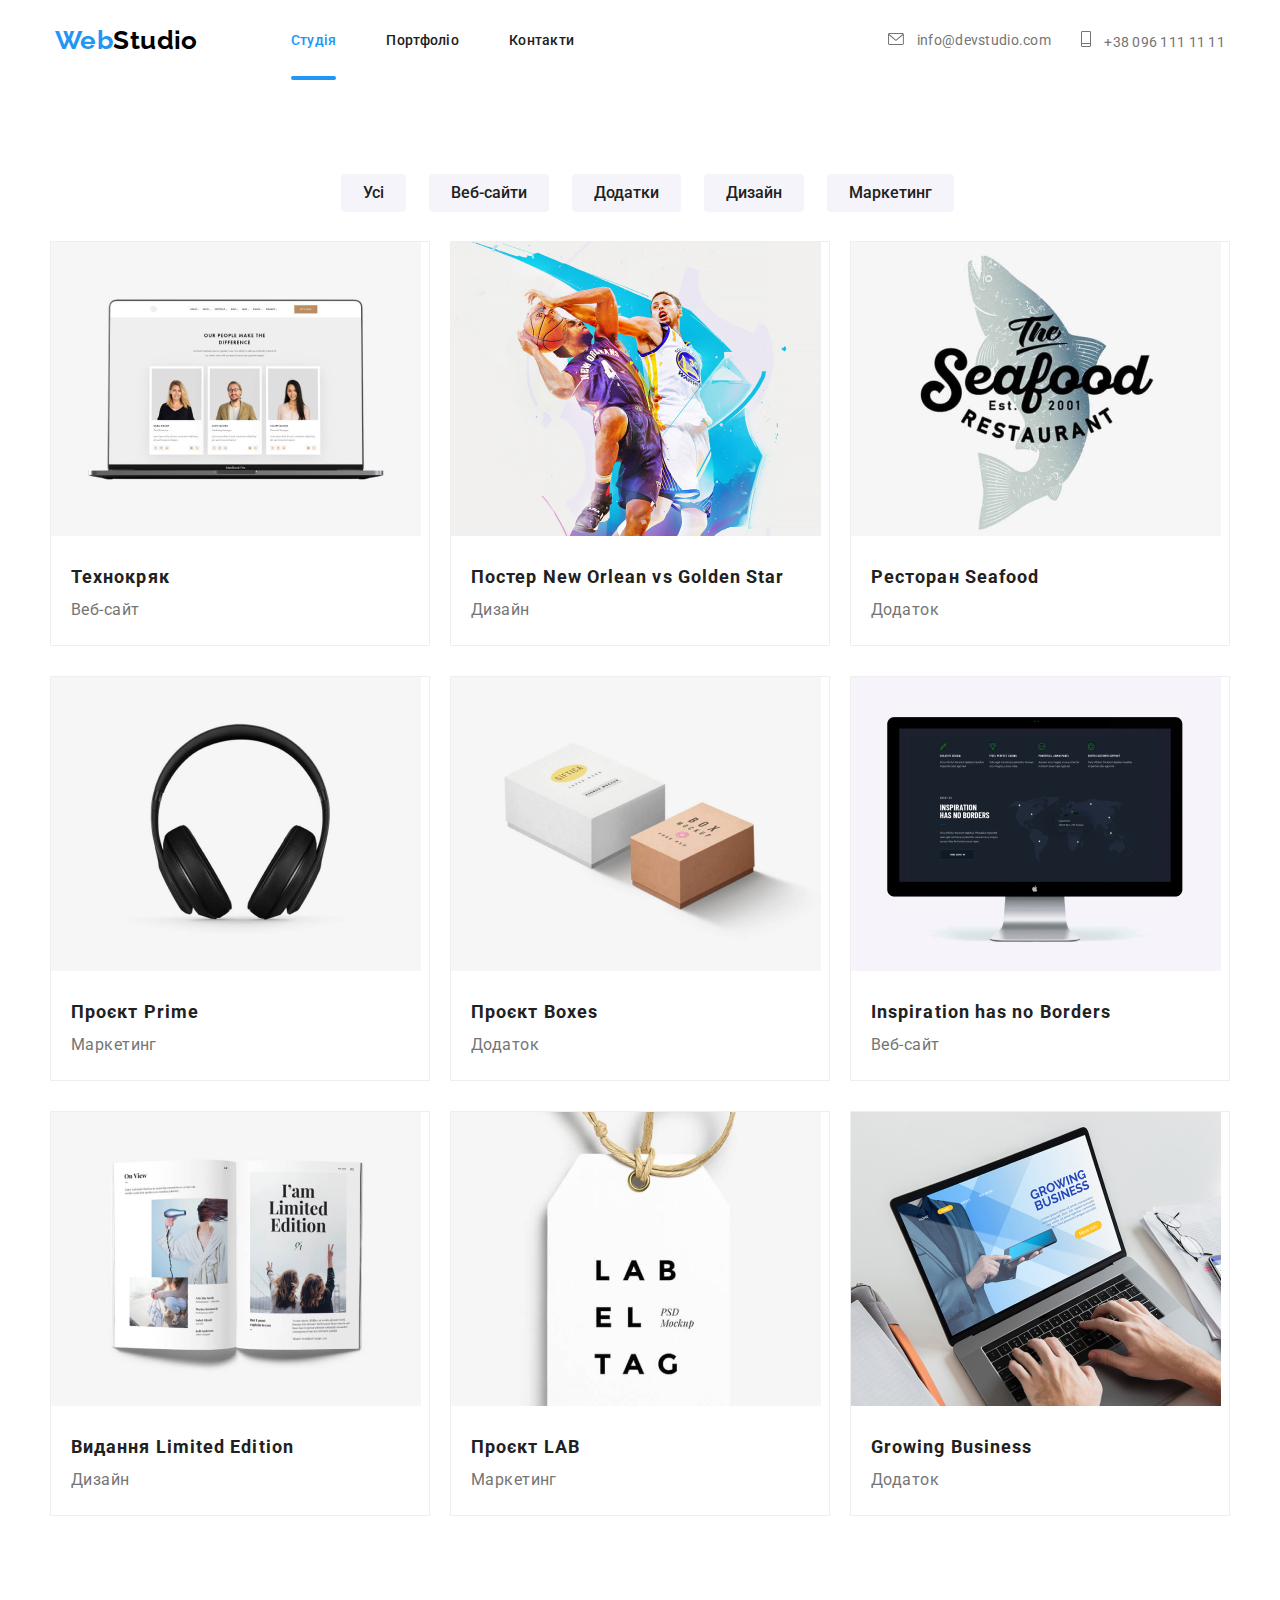
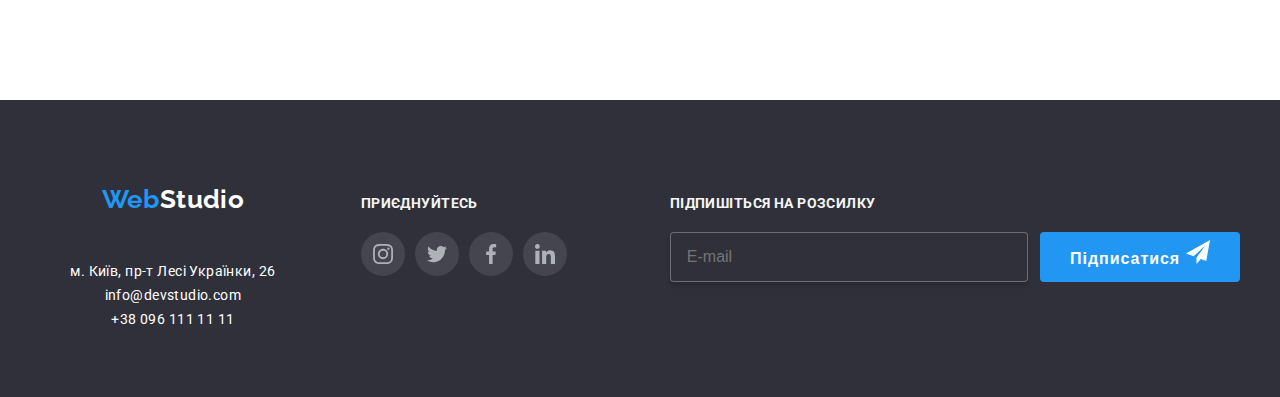
==== commit d0819401: "port/script" ====
--- a/portfolio.html
+++ b/portfolio.html
@@ -22,57 +22,74 @@
       <div class="container">
         <nav class="navigation">
           <a href="./index.html" class="logo-link"> <span class="accent">Web</span>Studio </a>
-          <ul class="nav">
-            <li class="nav-item">
-              <a href="./index.html" class="nav-link current nav-item__link nav-item__line"
-                >Студія</a
-              >
-            </li>
-            <li class="nav-item">
-              <a href="./portfolio.html" class="nav-link nav-item__link">Портфоліо</a>
-            </li>
-            <li class="nav-item">
-              <a href="" class="nav-link nav-item__link">Контакти</a>
+
+          <button type="button" class="mobile-menu__btn js-open-menu">
+            <svg width="40" height="40" aria-label="Кнопка мобільного меню">
+              <use
+                class="mobile-menu__open"
+                aria-expanded="false"
+                href="./img/icons.svg#icon-menu_40px"
+              ></use>
+            </svg>
+          </button>
+          <div class="menu-tad">
+            <ul class="nav">
+              <li class="nav-item">
+                <a href="./index.html" class="nav-link current nav-item__link nav-item__line"
+                  >Студія</a
+                >
+              </li>
+              <li class="nav-item">
+                <a href="./portfolio.html" class="nav-link nav-item__link">Портфоліо</a>
+              </li>
+              <li class="nav-item">
+                <a href="" class="nav-link nav-item__link">Контакти</a>
+              </li>
+            </ul>
+
+            <ul class="contact">
+              <li class="contact-list">
+                <a class="contact-link" href="mailto:info@devstudio.com">
+                  <svg class="contact-icons" width="16" height="12">
+                    <use href="./img/icons.svg#icon-mail"></use>
+                  </svg>
+                  info@devstudio.com</a
+                >
+              </li>
+              <li class="contact-list">
+                <a class="contact-link" href="tel:+380961111111">
+                  <svg class="contact-icons" width="10" height="16">
+                    <use href="./img/icons.svg#icon-phone"></use>
+                  </svg>
+                  +38 096 111 11 11</a
+                >
+              </li>
+            </ul>
+          </div>
+        </nav>
+      </div>
+
+      <div class="header__mobile js-menu-container">
+        <nav class="mobile-menu__navigations">
+          <button type="button" class="mobile-menu__btn js-close-menu">
+            <svg width="40" height="40" aria-label="Кнопка мобільного меню">
+              <use class="mobile-menu_close" href="./img/icons.svg#icon-close_40px"></use>
+            </svg>
+          </button>
+          <ul class="mobile-menu__list">
+            <li class="mobile-menu__item">
+              <a class="mobile-menu__link mobile-menu__link-current" href="./index.html">Студія</a>
+            </li>
+            <li class="mobile-menu__item">
+              <a class="mobile-menu__link" href="./portfolio.html">Портфоліо</a>
+            </li>
+            <li class="mobile-menu__item">
+              <a class="mobile-menu__link" href="#">Контакти</a>
             </li>
           </ul>
-        </nav>
-        <ul class="contact">
-          <li class="contact-list">
-            <a class="contact-link" href="mailto:info@devstudio.com">
-              <svg class="contact-icons" width="16" height="12">
-                <use href="./img/icons.svg#icon-mail"></use>
-              </svg>
-              info@devstudio.com</a
-            >
-          </li>
-          <li class="contact-list">
-            <a class="contact-link" href="tel:+380961111111">
-              <svg class="contact-icons" width="10" height="16">
-                <use href="./img/icons.svg#icon-phone"></use>
-              </svg>
-              +38 096 111 11 11</a
-            >
-          </li>
-        </ul>
-      </div>
-      <div class="header__mobile">
-         <div class="mobile-menu">
-          <nav class="mobile-menu__navigations">
-            <ul class="mobile-menu__list">
-              <li class="mobile-menu__item">
-                <a class="mobile-menu__link mobile-menu__link-current" href="#">Студія</a>
-              </li>
-              <li class="mobile-menu__item">
-                <a class="mobile-menu__link" href="#">Портфоліо</a>
-              </li>
-              <li class="mobile-menu__item">
-                <a class="mobile-menu__link" href="#">Контакти</a>
-              </li>
-            </ul>
-          </nav>
           <ul class="header__contacts contacts">
             <li class="contacts__item">
-              <a href="contacts__link" href="mailto:info@devstudio.com">
+              <a class="contacts__link" href="mailto:info@devstudio.com">
                 <svg class="contacts__icons contacts__icons-mail" width="16" height="12">
                   <use href="./img/icons.svg#icon-mail"></use>
                 </svg>
@@ -80,7 +97,7 @@
               >
             </li>
             <li class="contacts__item">
-              <a href="contacts__link" href="tel:+380961111111">
+              <a class="contacts__link" href="tel:+380961111111">
                 <svg class="contacts__icons contacts__icons-phone" width="10" height="16">
                   <use href="./img/icons.svg#icon-phone"></use>
                 </svg>
@@ -108,17 +125,7 @@
               >
             </li>
           </ul>
-        </div>
-        <button type="button" class="mobile-menu__btn">
-          <svg width="40" height="40" aria-label="Кнопка мобільного меню">
-            <use
-              class="mobile-menu__open"
-              aria-expanded="false"
-              href="./img/icons.svg#icon-menu_40px"
-            ></use>
-            <use class="mobile-menu_close" href="./img/icons.svg#icon-close_40px"></use>
-          </svg>
-        </button>
+        </nav>
       </div>
     </header>
     <main>
@@ -600,5 +607,6 @@
         </div>
       </div>
     </footer>
+    <script src="./mobile-menu.js"></script>
   </body>
 </html>
--- a/css/main.min.css
+++ b/css/main.min.css
@@ -1 +1 @@
-:root{--primary-text-color: #212121;--title-text-color: #212121;--accent-text-color: #2196f3;--primary-bg-color: #ffffff;--title-list-text-color: #757575;--secondary-ff: "Raleway", sans-serif;--primary-ff: "Roboto", sans-serif;--footer-bg-color: #2f303a;--logo-link: #000000;--bg-portf-color: #f5f5f5}.footer-icons,.footer-nav__social,.footer-link,.portfolio-wrapper__text,.social__link,.social,.aside-item__link,.aside,.feature-item__icon,.check__box,.check,.form,.btn-submit,.model-btn{display:flex;justify-content:center;align-items:center}.visually-hidden{position:absolute;width:1px;height:1px;margin:-1px;border:0;padding:0;white-space:nowrap;clip-path:inset(100%);clip:rect(0 0 0 0);overflow:hidden}body{font-family:var(--primary-ff);background-color:var(--primary-bg-color);color:var(--primary-text-color);font-size:14px;letter-spacing:.03em;margin:0}ul{list-style:none;padding:0;margin:0}a{text-decoration:none;color:inherit}h1,h2,h3,h4,h5,h6,p{margin:0}.address{font-style:normal}html{box-sizing:border-box}*,*::before,*::after{box-sizing:border-box}.accent,.current{content:"";color:var(--accent-text-color)}button{cursor:pointer}img{max-width:100%}@media screen and (min-width: 1200px){section{padding-top:94px;padding-bottom:94px}}body.model-open{overflow:hidden}.container{margin-left:auto;margin-right:auto;padding-left:15px;padding-right:15px}@media screen and (min-width: 480px){.container{width:480px}}@media screen and (min-width: 768px){.container{width:768px}}@media screen and (min-width: 1200px){.container{width:1200px}}.logo-link{margin-right:93px;font-family:var(--secondary-ff);font-weight:700;font-size:26px;text-align:center;line-height:1.1923076923;color:var(--logo-link)}@media screen and (max-width: 767px){.logo-link{padding:16px 0}}@media screen and (max-width: 1199px){.logo-link{padding:26px 0}}@media screen and (min-width: 1200px){.logo-link{padding:24px 0}}.model{position:absolute;top:50%;left:50%;max-width:528px;min-height:581px;background-color:var(--primary-bg-color);border-radius:4px solid rgba(0,0,0,.1);transform:translate(-50%, -50%) scale(1);transition:transform 250ms cubic-bezier(0.4, 0, 0.2, 1)}.is-hidden .model{transform:translate(-50%, -50%) scale(0.5)}.backdrop{position:fixed;top:0;right:0;width:100%;height:100%;transition:all 250ms;visibility:visible;background-color:rgba(0,0,0,.1);overflow-y:scroll}.is-hidden{opacity:0;pointer-events:none;visibility:hidden}.model-btn{position:absolute;width:30px;height:30px;top:8px;right:8px;padding:0;background:rgba(0,0,0,0);border-radius:50%;border:1px solid rgba(51,23,23,.1)}.model-btn:hover,.model-btn:focus,.model-btn:focus-within{fill:var(--accent-text-color);transition:250ms cubic-bezier(0.4, 0, 0.2, 1)}.model-icon{width:18px;height:18px;margin:auto}.textarea{resize:none;line-height:1.1666666667;fill:rgba(117,117,117,.5);letter-spacing:.01em;padding:12px 16px;border:1px solid rgba(33,33,33,.2);border-radius:4px;height:120px;font-weight:400;font-size:12px}.textarea:hover,.textarea:focus,.textarea:focus-within{border-color:var(--accent-text-color);outline:none;transition:250ms cubic-bezier(0.4, 0, 0.2, 1)}.btn-submit{text-align:center;width:200px;height:50px;color:var(--primary-bg-color);background-color:var(--accent-text-color);border-radius:4px;border:none;margin:0 auto;margin-top:30px;font-weight:700;font-size:16px;line-height:1.875;letter-spacing:.06em}.btn-submit:hover,.btn-submit:focus{border-color:var(--accent-text-color);outline:none}@media screen and (min-width: 768px){.header__mobile{display:none}}@media screen and (max-width: 767px){.header__mobile{display:flex;position:absolute;top:0;left:0;flex-direction:column;justify-content:space-between;width:100vw;width:100%;height:100vh;z-index:10;padding:48px 40px;background-color:var(--primary-bg-color);transform:translateX(-100%);opacity:0;pointer-events:none;box-shadow:0px 4px 8px rgba(0,0,0,.04),0px 2px 4px rgba(0,0,0,.08),0px 1px 3px rgba(0,0,0,.16);transition:transform 250ms cubic-bezier(0.4, 0, 0.2, 1),opacity 250ms 100ms}.header__mobile.is-open{opacity:1;pointer-events:all;transform:translateX(0%)}}.mobile-menu__btn{display:block;position:absolute;z-index:20;top:10px;right:15px;width:40px;height:40px;margin:0;padding:0;border:none;background-color:rgba(0,0,0,0);fill:currentColor;color:var(--title-text-color)}.mobile-menu__btn:hover{color:var(--accent-text-color)}.mobile-menu__btn .mobile-menu__close{display:none}.mobile-menu__btn .mobile-menu__open{display:block}.mobile-menu__btn.is-open .mobile-menu__close{display:block}.mobile-menu__btn.is-open .mobile-menu__open{display:none}.mobile-menu__item{margin-bottom:32px}.mobile-menu__link{font-weight:500;font-size:40px;line-height:1.175;letter-spacing:.02em;color:var(--primary-text-color)}.mobile-menu__link-current{padding:8px;color:var(--accent-text-color)}.header__contacts{margin-top:auto;margin-bottom:64px}.contacts__item{font-weight:500;font-size:24px;line-height:1.17;letter-spacing:.02em;color:var(--title-list-text-color)}.contacts__link{white-space:nowrap}.contacts__icons{margin-bottom:32px;font-size:34px;line-height:1.18;color:var(--accent-text-color)}.contacts__icons-mail{display:none}.contacts__icons-phone{display:none}.header__networks{display:flex}.networks__item{font-weight:500;font-size:18px;line-height:1.22;letter-spacing:.02em;color:var(--accent-text-color)}.networks__item:not(:last-child){padding-right:10px;border-right-width:1px;border-right-style:solid;border-right-color:rgba(33,33,33,.2)}.networks__item:not(:first-child){padding-left:10px}@media screen and (max-width: 479px){.mobile-menu{padding:9vw}.mobile-menu__item{width:calc((100% - 90px)/4)}.mobile-menu__link{font-size:8vw}.contacts__item{font-size:5vw}.contacts__item--phone{font-size:7vw}.header__networks{justify-content:center}.networks__item{font-size:4vw}}.form-model{padding:40px}.form{font-weight:400;font-size:12px;line-height:1.1666666667;letter-spacing:.01em;color:var(--title-list-text-color);width:528px;height:581px;box-shadow:0px 1px 3px rgba(0,0,0,.12),0px 1px 1px rgba(0,0,0,.14),0px 2px 1px rgba(0,0,0,.2);border-radius:4px;background-color:var(--primary-bg-color)}.form-text{display:inline-flex;justify-content:center;text-align:center;font-weight:700;font-size:20px;line-height:1.15;color:var(--title-text-color);width:448px;margin-bottom:12px}.form-field{display:flex;flex-direction:column;margin-bottom:10px;position:relative;width:100%}.form-label{font-size:12px;line-height:1.1666666667;color:var(--title-list-text-color);margin-bottom:4px}.form-input{display:flex;border:1px solid rgba(33,33,33,.2);border-radius:4px;height:40px;font-size:16px;padding-left:40px;transition:250ms cubic-bezier(0.4, 0, 0.2, 1)}.form-input:hover,.form-input:focus,.form-input:focus-within{border-color:var(--accent-text-color);outline:none;transition:250ms cubic-bezier(0.4, 0, 0.2, 1)}.form-field:focus-within>.form-icon{content:"";color:var(--accent-text-color)}.form-icon{position:absolute;bottom:12px;left:12px;width:18px;height:18px;fill:var(--title-text-color)}.form-icon:hover,.form-icon:focus{fill:var(--accent-text-color)}.form-span{color:var(--accent-text-color);text-decoration:none;border-bottom:1px solid var(--accent-text-color)}.check{position:relative;display:flex;align-items:center;font-weight:400;line-height:1.7142857143;padding-top:10px}.check__box{width:16px;height:15px;border:1px solid;border-radius:3px}.check__text{padding-left:7px}.check__input{position:absolute;-webkit-appearance:none;-moz-appearance:none;appearance:none}.check__input:checked+.check__box{border-color:rgba(0,0,0,0)}.check__input:checked+.check__box .check__icon{opacity:1}.check__icon{opacity:0}.hero{text-align:center}@media screen and (min-width: 768px){.hero{padding-top:0px}}.hero__container{max-width:1600px;margin:0 auto;background-color:var(--footer-bg-color);background-repeat:no-repeat;background-size:cover;background-image:linear-gradient(rgba(47, 48, 58, 0.4), rgba(47, 48, 58, 0.4)),url(../img/header.jpg)}@media screen and (max-width: 767px){.hero__container{max-width:480px;height:400px;padding-top:118px;padding-bottom:118px}}@media screen and (max-width: 767px)and (min-device-pixel-ratio: 2),screen and (max-width: 767px)and (min-resolution: 192dpi),screen and (max-width: 767px)and (min-resolution: 2dppx){.hero__container{background-image:linear-gradient(rgba(47, 48, 58, 0.4), rgba(47, 48, 58, 0.4)),url(../img/header-mob.jpg)}}@media screen and (min-width: 768px){.hero__container{width:768px;padding-top:118px;padding-bottom:118px;background-image:linear-gradient(rgba(47, 48, 58, 0.4), rgba(47, 48, 58, 0.4)),url(../img/header-tab.jpg)}}@media screen and (min-width: 768px)and (min-device-pixel-ratio: 2),screen and (min-width: 768px)and (min-resolution: 192dpi),screen and (min-width: 768px)and (min-resolution: 2dppx){.hero__container{background-image:linear-gradient(rgba(47, 48, 58, 0.4), rgba(47, 48, 58, 0.4)),url(../img/header-tab@2x.jpg)}}@media screen and (min-width: 1199px){.hero__container{max-width:1600px;width:100%;min-height:600px;padding-top:200px;padding-bottom:200px;background-image:linear-gradient(rgba(47, 48, 58, 0.4), rgba(47, 48, 58, 0.4)),url(../img/header-desktop.jpg);background-repeat:no-repeat;background-size:cover}}@media screen and (min-width: 1199px)and (min-device-pixel-ratio: 2),screen and (min-width: 1199px)and (min-resolution: 192dpi),screen and (min-width: 1199px)and (min-resolution: 2dppx){.hero__container{background-image:linear-gradient(rgba(47, 48, 58, 0.4), rgba(47, 48, 58, 0.4)),url(../img/header-desktop@2x.jpg)}}.hero__title{text-align:center;letter-spacing:.06em;text-transform:uppercase;font-weight:900;font-size:26px;line-height:1.36;color:var(--primary-bg-color);max-width:696px;margin:0 auto}@media screen and (min-width: 1200px){.hero__title{font-size:44px}}.btn{display:inline-block;min-width:152px;padding:10px 32px;border-radius:4px;text-align:center;margin-top:30px;box-shadow:0px 4px 4px rgba(0,0,0,.15);border-radius:4px}.hero__button{background-color:var(--accent-text-color);font-family:"Roboto";font-style:normal;font-weight:700;font-size:16px;line-height:1.875;letter-spacing:.06em;color:var(--primary-bg-color);padding:10px 32px;border:none}@media screen and (max-width: 767px){.page-header{position:relative}}@media screen and (min-width: 768px){.page-header .container{display:flex;align-items:center}}@media screen and (min-width: 767px)and (min-width: 1199px){.header-portfolio .container{display:flex;align-items:center}}.header-portfolio{height:80px;border-bottom:1px solid #ececec}@media screen and (max-width: 767px){.header-tablet{display:none}}.navigation{display:flex;align-items:center;justify-content:center}@media screen and (max-width: 767px){.navigation{display:none}}.nav{display:flex}.nav-item__line{padding-bottom:28px}.nav-item:not(last-child){margin-right:50px;align-items:center}.nav-item__link{position:relative;display:block;padding-top:32px;padding-bottom:32px;align-items:center}.nav-item__link::before{content:"";position:absolute;bottom:0;left:0;background-color:#2196f3;width:0;height:4px;border-radius:2px;transition:transform 250ms cubic-bezier(0.4, 0, 0.2, 1)}.nav-link{font-weight:500;line-height:1.1428571429;letter-spacing:.02em;color:inherit}.accent,.current{color:var(--accent-text-color)}.accent::before,.current::before{width:100%}.nav-item__link:hover,.nav-item__link:focus{color:var(--accent-text-color)}.nav-item__link:hover::before,.nav-item__link:focus::before{width:100%}@media screen and (max-width: 767px){.contact{display:none}}@media screen and (min-width: 768px){.contact{padding-top:0px;padding-bottom:0px;flex-wrap:wrap}}@media screen and (min-width: 1200px){.contact{display:flex;align-items:center;margin-left:auto;padding-top:32px;padding-bottom:32px}}@media screen and (min-width: 768px)and (max-width: 1199px){.contact-list:not(:last-child){margin-bottom:10px}}@media screen and (min-width: 1200px){.contact-list:not(:last-child){margin-right:30px}}.contact-link{color:var(--title-list-text-color);font-size:14px;line-height:1.1428571429;letter-spacing:.02em;transition:250ms cubic-bezier(0.4, 0, 0.2, 1)}.contact-link:hover,.contact-link:focus{color:var(--accent-text-color);transition:250ms cubic-bezier(0.4, 0, 0.2, 1)}.contact-icons{margin-right:10px;fill:var(--title-list-text-color)}.contact-link:hover .contact-icons,.contact-link:focus .contact-icons{fill:var(--accent-text-color)}.feature{text-align:left;padding-bottom:0px;padding-top:94px}@media screen and (min-width: 768px){.feature-list{display:flex;flex-wrap:wrap;justify-content:space-between}}.feature-item{width:450px}@media screen and (min-width: 768px){.feature-item{width:calc((100% - 30px)/2)}}@media screen and (min-width: 1200px){.feature-item{width:calc((100% - 90px)/4)}}.feature-item__title{font-weight:700;font-size:14px;line-height:1.1428571429;text-transform:uppercase;margin-top:30px;margin-bottom:10px;color:var(--primary-text-color);color:inherit}.feature-item__text{font-size:14px;line-height:1.7142857143;color:var(--title-list-text-color)}.feature-item__icon{width:100%;height:120px;border-radius:4px;background-color:#f5f4fa}@media screen and (max-width: 1199px){.aside{position:absolute;width:1px;height:1px;margin:-1px;border:0;padding:0;white-space:nowrap;clip-path:inset(100%);clip:rect(0 0 0 0);overflow:hidden}}.aside-list{display:inline-flex}.aside-title{font-weight:700;font-size:36px;line-height:1.1666666667;text-align:center;padding-bottom:50px}.aside-item{width:370px}.aside-item__image{text-align:center;justify-content:space-around}.aside-item__link{position:absolute;text-align:center;text-transform:uppercase;white-space:nowrap;width:370px;height:70px;pointer-events:none;color:var(--primary-bg-color);font-weight:700;line-height:1.1428571429;transform:translateY(-105%);background:rgba(47,48,58,.8)}.aside-item:not(:last-child){margin-right:30px}.team{width:100%;padding-bottom:94px;padding-top:94px;background-color:var(--bg-portf-color)}@media screen and (min-width: 480px){.team{margin-bottom:60px}}@media screen and (min-width: 768px){.team__list{display:flex;flex-wrap:wrap;justify-content:space-between}}.team__item{width:450px;margin-top:30px;text-align:center;display:inline-block;background-color:var(--primary-bg-color);box-shadow:0px 1px 3px rgba(0,0,0,.12),0px 1px 1px rgba(0,0,0,.14),0px 2px 1px rgba(0,0,0,.2);border-radius:0px 0px 4px 4px}@media screen and (min-width: 768px){.team__item{width:calc((100% - 30px)/2)}}@media screen and (min-width: 1200px){.team__item{width:calc((100% - 90px)/4)}}.team-box__list{text-align:center}.team-box__name{font-size:16px;font-weight:500;line-height:1.1875;text-align:center;padding-top:30px}.team-box__position{font-size:16px;line-height:1.1875;text-align:center;color:var(--title-list-text-color);padding-top:10px}.team__image{width:100%}.social{padding-top:16px;margin-bottom:24px}.social__link{width:44px;height:44px;border-radius:50%;fill:#afb1b8}.social__item:not(:last-child){margin-left:10px}.social__link:hover,.social__link:focus{background-color:var(--accent-text-color)}.social__link:hover .social__icon,.social__link:focus .social__icon{fill:var(--primary-bg-color)}.social__link{transition:250ms cubic-bezier(0.4, 0, 0.2, 1)}@media screen and (min-width: 480px){.clients__list{display:flex;flex-wrap:wrap;justify-content:space-between}}.clients__item{border:1px solid #afb1b8;border-radius:4px;color:var(--title-list-text-color);transition:250ms cubic-bezier(0.4, 0, 0.2, 1);margin-bottom:30px}@media screen and (min-width: 480px){.clients__item{width:210px;height:92px;width:calc((100% - 30px)/2);display:flex;justify-content:center;align-items:center}}@media screen and (min-width: 768px){.clients__item{width:226px;height:92px;width:calc((100% - 60px)/3)}}@media screen and (min-width: 1200px){.clients__item{width:170px;width:calc((100% - 150px)/6)}}.clients__link{display:flex;align-items:center;justify-content:center}.clients__icon{width:106px;height:60px;fill:currentColor}.clients__item:hover,.clients__item:focus{color:var(--accent-text-color);border-color:var(--accent-text-color)}.portfolio{padding-top:0;padding-bottom:0}@media screen and (min-width: 1200px){.portfolio{justify-content:space-between;margin-top:34px;margin-bottom:94px}}@media screen and (min-width: 480px){.portfolio{margin-top:40px;margin-bottom:60px}}@media screen and (min-width: 768px){.portfolio{margin-top:14px;margin-bottom:60px;display:flex;flex-wrap:wrap;justify-content:space-around}}.portfolio-item{border:1px solid #eee}@media screen and (min-width: 768px){.portfolio-item{width:calc((100% - 30px)/2);margin-bottom:30px;display:flex;flex-wrap:wrap;justify-content:space-between}}@media screen and (min-width: 1200px){.portfolio-item{width:calc((100% - 60px)/3);justify-content:space-between}}.portfolio-wrapper{display:flex;position:relative;overflow:hidden}.portfolio-wrapper__text{position:absolute;width:100%;height:100%;transform:translateY(101%);transition:transform 250ms cubic-bezier(0.4, 0, 0.2, 1);padding:63px 24px;color:var(--primary-bg-color);border:none;background-color:rgba(33,150,243,.9);font-weight:400;font-size:18px;line-height:28px}.portfolio-item__link:hover .portfolio-wrapper__text,.portfolio-item__link:focus .portfolio-wrapper__text{transform:translateY(0)}.portfolio-box{padding:20px;color:inherit}.portfolio-box__project{font-weight:700;font-size:18px;letter-spacing:.06em;line-height:2;color:var(--title-text-color);color:inherit}.portfolio-box__text{font-weight:400;font-size:16px;line-height:1.875;color:var(--title-list-text-color)}.work .container{padding:0}@media screen and (max-width: 767px){.work-nav{width:100%;display:flex;flex-wrap:wrap}}@media screen and (min-width: 768px){.work-nav{display:flex;justify-content:center}}.work-item{margin-bottom:15px}.work-item :first-child{margin-left:15px}.work-item:not(:last-child){margin-right:8px}.work-item__button{color:inherit;font-weight:500;font-size:16px;line-height:1.625;color:var(--primary-text-color);text-align:center;font-family:var(--primary-ff)}.filter-btn{padding:6px 22px;border:none;color:var(--primary-text-color);background-color:#f5f4fa;border-radius:4px;border:none;border-radius:4px}.filter-btn:hover,.filter-btn:focus{color:var(--primary-bg-color);background-color:var(--accent-text-color);border:none;transition:250ms cubic-bezier(0.4, 0, 0.2, 1)}.footer{background-color:var(--footer-bg-color);max-width:1600px;margin:0 auto}.footer .container{padding-top:60px;padding-bottom:60px}@media screen and (max-width: 1199px){.footer-iner{text-align:center}}@media screen and (min-width: 768px){.footer-iner{display:flex;flex-wrap:wrap;justify-content:space-around;align-items:baseline}}@media screen and (min-width: 1200px){.footer-iner{flex-wrap:nowrap}}@media screen and (min-width: 480px)and (max-width: 1199px){.footer-iner .footer-text{display:flex;text-align:center;flex-direction:row;margin-left:auto;margin-right:auto}}.logo-footer{color:var(--primary-bg-color)}.footer .logo{color:var(--primary-bg-color);line-height:1.1923076923;font-family:var(--secondary-ff)}.footer-adres__item{font-weight:400;line-height:1.7142857143;color:var(--primary-bg-color);font-weight:400;list-style:none;font-style:normal;text-align:center}.footer-adres__item__link{width:231px}@media screen and (min-width: 480px){.footer-adres__item__link{margin-bottom:8px}}.footer-adres__link:focus,.footer-adres__link:hover{color:var(--accent-text-color)}.footer-adres__link{transition:translate 250ms cubic-bezier(0.4, 0, 0.2, 1)}.footer-link{width:44px;height:44px;border-radius:50%;background:rgba(255,255,255,.1)}.footer-link:hover,.footer-link:focus{background-color:var(--accent-text-color)}.footer-icons{fill:#afb1b8}.footer-link:hover .footer-icons,.footer-link:focus .footer-icons{fill:var(--primary-bg-color)}.footer-link{transition:250ms cubic-bezier(0.4, 0, 0.2, 1)}.footer-nav{color:var(--primary-bg-color)}@media screen and (max-width: 767px){.footer-nav{display:flex;flex-direction:column;margin-bottom:60px}}@media screen and (max-width: 1199px){.footer-nav{text-align:center}}@media screen and (min-width: 768px)and (max-width: 1199px){.footer-nav{display:inline-block}}@media screen and (min-width: 1200px){.footer-nav{margin-right:93px;margin-left:70px}}@media screen and (min-width: 480px),screen and (max-width: 1199px){.footer-nav__line{display:flex;text-align:center;flex-direction:row;margin-left:auto;margin-right:auto}}.footer-nav__social{margin-top:20px}.footer-name{width:100%;margin-bottom:9px}@media screen and (min-width: 480px),screen and (max-width: 767px){.footer-name{margin-bottom:20px;display:block;text-align:center}}.footer-wapper{margin-right:10px;width:44px;height:44px}.footer-contacts{color:rgba(255,255,255,.6);text-decoration:none;font-weight:400;font-size:14px;line-height:1.7142857143}@media screen and (min-width: 480px){.footer-contacts{padding-top:8px}}@media screen and (min-width: 480px){.footer-data{text-align:center;margin-left:auto;margin-right:auto}}@media screen and (min-width: 1200px){.footer-data{display:flex;height:105px}}@media screen and (min-width: 480px){.footer-item{text-align:center}}@media screen and (max-width: 1199px){.footer-item{text-align:center}}@media screen and (min-width: 768px)and (max-width: 1199px){.footer-item{text-align:center}}@media screen and (min-width: 1200px){.footer-item{padding-top:12px}}.footer-form{font-weight:700;font-size:14px;line-height:1.2142857143;color:var(--bg-portf-color);margin-bottom:20px}@media screen and (min-width: 480px){.footer-form{margin-bottom:20px;margin-top:60px;text-align:center}}@media screen and (min-width: 1200px){.footer-form{text-align:left;margin-top:0px}}.footer-label{color:var(--primary-bg-color)}.footer-input{font-size:16px;line-height:1.25;border:1px solid rgba(255,255,255,.3);border-radius:4px;box-shadow:0px 4px 4px rgba(0,0,0,.15);outline:none;background-color:var(--footer-bg-color);color:var(--bg-portf-color);padding-left:16px}@media screen and (max-width: 480px){.footer-input{width:100%;height:50px;margin-bottom:20px;padding-left:15px;padding-right:15px}}@media screen and (min-width: 768px){.footer-input{width:100%;height:50px;padding-left:16px;margin-bottom:20px}}@media screen and (min-width: 1200px){.footer-input{width:358px}}.footer-input::placeholder{content:""}.checkbox-custom{width:16px;height:15px;fill:var(--primary-text-color)}.checkbox-custom:focus-within{color:var(--primary-bg-color);background-color:var(--accent-text-color)}.footer-submit{font-weight:700;font-size:16px;line-height:1.875;letter-spacing:.06em;color:var(--primary-bg-color);border-radius:4px;border:var(--bg-portf-color);background-color:var(--accent-text-color);width:200px;height:50px;margin-left:12px}.footer-icon{width:24px;height:24px;fill:var(--primary-bg-color)}.location{color:var(--primary-bg-color);text-decoration:none}/*# sourceMappingURL=main.min.css.map */+:root{--primary-text-color: #212121;--title-text-color: #212121;--accent-text-color: #2196f3;--primary-bg-color: #ffffff;--title-list-text-color: #757575;--secondary-ff: "Raleway", sans-serif;--primary-ff: "Roboto", sans-serif;--footer-bg-color: #2f303a;--logo-link: #000000;--bg-portf-color: #f5f5f5}.footer-icons,.footer-nav__social,.footer-link,.portfolio-wrapper__text,.social__link,.social,.aside-item__link,.aside,.feature-item__icon,.check__box,.check,.form,.btn-submit,.model-btn{display:flex;justify-content:center;align-items:center}.visually-hidden{position:absolute;width:1px;height:1px;margin:-1px;border:0;padding:0;white-space:nowrap;clip-path:inset(100%);clip:rect(0 0 0 0);overflow:hidden}body{font-family:var(--primary-ff);background-color:var(--primary-bg-color);color:var(--primary-text-color);font-size:14px;letter-spacing:.03em;margin:0}ul{list-style:none;padding:0;margin:0}a{text-decoration:none;color:inherit}h1,h2,h3,h4,h5,h6,p{margin:0}.address{font-style:normal}html{box-sizing:border-box}*,*::before,*::after{box-sizing:border-box}.accent,.current{content:"";color:var(--accent-text-color)}button{cursor:pointer}img{max-width:100%}@media screen and (min-width: 1200px){section{padding-top:94px;padding-bottom:94px}}body.model-open{overflow:hidden}.container{margin-left:auto;margin-right:auto;padding-left:15px;padding-right:15px}@media screen and (min-width: 480px){.container{width:480px}}@media screen and (min-width: 768px){.container{width:768px}}@media screen and (min-width: 1200px){.container{width:1200px}}.logo-link{margin-right:93px;font-family:var(--secondary-ff);font-weight:700;font-size:24px;text-align:center;line-height:1.1923076923;color:var(--logo-link)}@media screen and (max-width: 767px){.logo-link{padding:16px 0}}@media screen and (max-width: 1199px){.logo-link{padding:26px 0}}@media screen and (min-width: 1200px){.logo-link{padding:24px 0;font-size:26px}}.model{position:absolute;top:50%;left:50%;max-width:528px;min-height:581px;background-color:var(--primary-bg-color);border-radius:4px solid rgba(0,0,0,.1);transform:translate(-50%, -50%) scale(1);transition:transform 250ms cubic-bezier(0.4, 0, 0.2, 1)}.is-hidden .model{transform:translate(-50%, -50%) scale(0.5)}.backdrop{position:fixed;top:0;right:0;width:100%;height:100%;transition:all 250ms;visibility:visible;background-color:rgba(0,0,0,.1);overflow-y:scroll}.is-hidden{opacity:0;pointer-events:none;visibility:hidden}.model-btn{position:absolute;width:30px;height:30px;top:8px;right:8px;padding:0;background:rgba(0,0,0,0);border-radius:50%;border:1px solid rgba(51,23,23,.1)}.model-btn:hover,.model-btn:focus,.model-btn:focus-within{fill:var(--accent-text-color);transition:250ms cubic-bezier(0.4, 0, 0.2, 1)}.model-icon{width:18px;height:18px;margin:auto}.textarea{resize:none;line-height:1.1666666667;fill:rgba(117,117,117,.5);letter-spacing:.01em;padding:12px 16px;border:1px solid rgba(33,33,33,.2);border-radius:4px;height:120px;font-weight:400;font-size:12px}.textarea:hover,.textarea:focus,.textarea:focus-within{border-color:var(--accent-text-color);outline:none;transition:250ms cubic-bezier(0.4, 0, 0.2, 1)}.btn-submit{text-align:center;width:200px;height:50px;color:var(--primary-bg-color);background-color:var(--accent-text-color);border-radius:4px;border:none;margin:0 auto;margin-top:30px;font-weight:700;font-size:16px;line-height:1.875;letter-spacing:.06em}.btn-submit:hover,.btn-submit:focus{border-color:var(--accent-text-color);outline:none}.header__mobile{display:flex;position:fixed;top:0;left:0;flex-direction:column;justify-content:space-between;width:100vw;width:100%;height:100vh;z-index:10;padding:48px 40px;background-color:var(--primary-bg-color);transform:translateX(-100%);opacity:0;pointer-events:none;box-shadow:0px 4px 8px rgba(0,0,0,.04),0px 2px 4px rgba(0,0,0,.08),0px 1px 3px rgba(0,0,0,.16);transition:transform 250ms cubic-bezier(0.4, 0, 0.2, 1),opacity 250ms 100ms}.header__mobile.is-open{opacity:1;pointer-events:all;transform:translateX(0%)}@media screen and (min-width: 768px){.header__mobile{display:none}}.mobile-menu__btn{position:absolute;right:15px;top:20px;display:block;width:40px;height:40px;margin:0;padding:0;border:none;background-color:rgba(0,0,0,0);fill:currentColor;color:var(--title-text-color)}.mobile-menu__btn:hover{color:var(--accent-text-color)}@media screen and (min-width: 768px){.mobile-menu__btn{display:none}}.mobile-menu__navigations{height:100%;display:flex;flex-direction:column}.mobile-menu__item{margin-bottom:32px}.mobile-menu__link{font-weight:500;font-size:40px;line-height:1.175;letter-spacing:.02em;color:var(--primary-text-color)}.mobile-menu__link-current{padding:8px;color:var(--accent-text-color)}.header__contacts{margin-top:auto;margin-bottom:64px}.contacts__item{padding-top:32px;font-weight:500;font-size:24px;line-height:1.17;letter-spacing:.02em;color:var(--title-list-text-color)}.contacts__link{white-space:nowrap}.contacts__icons{margin-bottom:32px;font-size:34px;line-height:1.18;color:var(--accent-text-color)}.contacts__icons-mail{display:none}.contacts__icons-phone{display:none}.header__networks{display:flex}.networks__item{font-weight:500;font-size:18px;line-height:1.22;letter-spacing:.02em;color:var(--accent-text-color)}.networks__item:not(:last-child){padding-right:10px;border-right-width:1px;border-right-style:solid;border-right-color:rgba(33,33,33,.2)}.networks__item:not(:first-child){padding-left:10px}@media screen and (max-width: 479px){.mobile-menu{padding:9vw}.mobile-menu__item{width:calc((100% - 90px)/4)}.mobile-menu__link{font-size:8vw}.contacts__item{font-size:5vw}.contacts__item--phone{font-size:7vw}.header__networks{justify-content:center}.networks__item{font-size:4vw}}.form-model{padding:40px}.form{font-weight:400;font-size:12px;line-height:1.1666666667;letter-spacing:.01em;color:var(--title-list-text-color);width:528px;height:581px;box-shadow:0px 1px 3px rgba(0,0,0,.12),0px 1px 1px rgba(0,0,0,.14),0px 2px 1px rgba(0,0,0,.2);border-radius:4px;background-color:var(--primary-bg-color)}.form-text{display:inline-flex;justify-content:center;text-align:center;font-weight:700;font-size:20px;line-height:1.15;color:var(--title-text-color);margin-bottom:12px}.form-field{display:flex;flex-direction:column;margin-bottom:10px;position:relative;width:100%}.form-label{font-size:12px;line-height:1.1666666667;color:var(--title-list-text-color);margin-bottom:4px}.form-input{display:flex;border:1px solid rgba(33,33,33,.2);border-radius:4px;height:40px;font-size:16px;padding-left:40px;transition:250ms cubic-bezier(0.4, 0, 0.2, 1)}.form-input:hover,.form-input:focus,.form-input:focus-within{border-color:var(--accent-text-color);outline:none;transition:250ms cubic-bezier(0.4, 0, 0.2, 1)}.form-field:focus-within>.form-icon{content:"";color:var(--accent-text-color)}.form-icon{position:absolute;bottom:12px;left:12px;width:18px;height:18px;fill:var(--title-text-color)}.form-icon:hover,.form-icon:focus{fill:var(--accent-text-color)}.form-span{color:var(--accent-text-color);text-decoration:none;border-bottom:1px solid var(--accent-text-color)}.check{position:relative;display:flex;align-items:center;font-weight:400;line-height:1.7142857143;padding-top:10px}.check__box{width:16px;height:15px;border:1px solid;border-radius:3px}.check__text{padding-left:7px}.check__input{position:absolute;-webkit-appearance:none;-moz-appearance:none;appearance:none}.check__input:checked+.check__box{border-color:rgba(0,0,0,0)}.check__input:checked+.check__box .check__icon{opacity:1}.check__icon{opacity:0}.hero{text-align:center}@media screen and (min-width: 768px){.hero{padding-top:0px}}.hero__container{max-width:1600px;margin:0 auto;background-color:var(--footer-bg-color);background-repeat:no-repeat;background-size:cover;background-image:linear-gradient(rgba(47, 48, 58, 0.4), rgba(47, 48, 58, 0.4)),url(../img/header.jpg)}@media screen and (max-width: 767px){.hero__container{max-width:480px;height:400px;padding-top:118px;padding-bottom:118px}}@media screen and (max-width: 767px)and (min-device-pixel-ratio: 2),screen and (max-width: 767px)and (min-resolution: 192dpi),screen and (max-width: 767px)and (min-resolution: 2dppx){.hero__container{background-image:linear-gradient(rgba(47, 48, 58, 0.4), rgba(47, 48, 58, 0.4)),url(../img/header-mob.jpg)}}@media screen and (min-width: 768px){.hero__container{width:768px;padding-top:118px;padding-bottom:118px;background-image:linear-gradient(rgba(47, 48, 58, 0.4), rgba(47, 48, 58, 0.4)),url(../img/header-tab.jpg)}}@media screen and (min-width: 768px)and (min-device-pixel-ratio: 2),screen and (min-width: 768px)and (min-resolution: 192dpi),screen and (min-width: 768px)and (min-resolution: 2dppx){.hero__container{background-image:linear-gradient(rgba(47, 48, 58, 0.4), rgba(47, 48, 58, 0.4)),url(../img/header-tab@2x.jpg)}}@media screen and (min-width: 1199px){.hero__container{max-width:1600px;width:100%;min-height:600px;padding-top:200px;padding-bottom:200px;background-image:linear-gradient(rgba(47, 48, 58, 0.4), rgba(47, 48, 58, 0.4)),url(../img/header-desktop.jpg);background-repeat:no-repeat;background-size:cover}}@media screen and (min-width: 1199px)and (min-device-pixel-ratio: 2),screen and (min-width: 1199px)and (min-resolution: 192dpi),screen and (min-width: 1199px)and (min-resolution: 2dppx){.hero__container{background-image:linear-gradient(rgba(47, 48, 58, 0.4), rgba(47, 48, 58, 0.4)),url(../img/header-desktop@2x.jpg)}}.hero__title{text-align:center;letter-spacing:.06em;text-transform:uppercase;font-weight:900;font-size:26px;line-height:1.36;color:var(--primary-bg-color);max-width:696px;margin:0 auto}@media screen and (min-width: 1200px){.hero__title{font-size:44px}}.btn{display:inline-block;min-width:152px;padding:10px 32px;border-radius:4px;text-align:center;margin-top:30px;box-shadow:0px 4px 4px rgba(0,0,0,.15);border-radius:4px}.hero__button{background-color:var(--accent-text-color);font-family:"Roboto";font-style:normal;font-weight:700;font-size:16px;line-height:1.875;letter-spacing:.06em;color:var(--primary-bg-color);padding:10px 32px;border:none}@media screen and (min-width: 768px){.page-header .container{display:flex;align-items:center}}@media screen and (min-width: 767px)and (min-width: 1199px){.header-portfolio .container{display:flex;align-items:center}}.header-portfolio{height:80px;border-bottom:1px solid #ececec}@media screen and (max-width: 767px){.header-tablet{display:none}}@media screen and (max-width: 767px){.menu-tad{display:none}}@media screen and (min-width: 768px){.menu-tad{display:flex;width:100%;align-items:center}}.navigation{display:flex;align-items:center;justify-content:center;width:100%}@media screen and (max-width: 767px){.navigation{justify-content:space-between;position:relative}}.nav{display:flex}.nav-item__line{padding-bottom:28px}.nav-item:not(last-child){margin-right:50px;align-items:center}.nav-item__link{position:relative;display:block;padding-top:32px;padding-bottom:32px;align-items:center}.nav-item__link::before{content:"";position:absolute;bottom:0;left:0;background-color:#2196f3;width:0;height:4px;border-radius:2px;transition:transform 250ms cubic-bezier(0.4, 0, 0.2, 1)}.nav-link{font-weight:500;line-height:1.1428571429;letter-spacing:.02em;color:inherit}.accent,.current{color:var(--accent-text-color)}.accent::before,.current::before{width:100%}.nav-item__link:hover,.nav-item__link:focus{color:var(--accent-text-color)}.nav-item__link:hover::before,.nav-item__link:focus::before{width:100%}@media screen and (max-width: 767px){.contact{display:none}}@media screen and (min-width: 768px){.contact{padding-top:0px;padding-bottom:0px;flex-wrap:wrap}}@media screen and (min-width: 1200px){.contact{display:flex;align-items:center;margin-left:auto}}@media screen and (min-width: 768px)and (max-width: 1199px){.contact-list:not(:last-child){margin-bottom:10px}}@media screen and (min-width: 1200px){.contact-list:not(:last-child){margin-right:30px}}.contact-link{color:var(--title-list-text-color);font-size:14px;line-height:1.1428571429;letter-spacing:.02em;transition:250ms cubic-bezier(0.4, 0, 0.2, 1)}@media screen and (min-width: 1200px){.contact-link{padding-top:32px;padding-bottom:32px}}.contact-link:hover,.contact-link:focus{color:var(--accent-text-color);transition:250ms cubic-bezier(0.4, 0, 0.2, 1)}.contact-icons{margin-right:10px;fill:var(--title-list-text-color)}.contact-link:hover .contact-icons,.contact-link:focus .contact-icons{fill:var(--accent-text-color)}.feature{text-align:left;padding-bottom:0px;padding-top:94px;padding-bottom:94px}@media screen and (min-width: 768px){.feature-list{display:flex;flex-wrap:wrap;justify-content:space-between;gap:30px}}.feature-item{max-width:450px}@media screen and (max-width: 767px){.feature-item:not(:last-child){margin-bottom:30px}}@media screen and (min-width: 768px){.feature-item{width:calc((100% - 30px)/2)}}@media screen and (min-width: 1200px){.feature-item{width:calc((100% - 90px)/4)}}.feature-item__title{font-weight:700;font-size:14px;line-height:1.1428571429;text-transform:uppercase;margin-top:30px;margin-bottom:10px;color:var(--primary-text-color);color:inherit}.feature-item__text{font-size:14px;line-height:1.7142857143;color:var(--title-list-text-color)}.feature-item__icon{width:100%;height:120px;border-radius:4px;background-color:#f5f4fa}@media screen and (max-width: 1199px){.aside{position:absolute;width:1px;height:1px;margin:-1px;border:0;padding:0;white-space:nowrap;clip-path:inset(100%);clip:rect(0 0 0 0);overflow:hidden}}.aside-list{display:inline-flex}.aside-title{font-weight:700;font-size:36px;line-height:1.1666666667;text-align:center;padding-bottom:50px}.aside-item{width:370px}.aside-item__image{text-align:center;justify-content:space-around}.aside-item__link{position:absolute;text-align:center;text-transform:uppercase;white-space:nowrap;width:370px;height:70px;pointer-events:none;color:var(--primary-bg-color);font-weight:700;line-height:1.1428571429;transform:translateY(-105%);background:rgba(47,48,58,.8)}.aside-item:not(:last-child){margin-right:30px}.team{width:100%;padding-bottom:94px;padding-top:94px;background-color:var(--bg-portf-color)}@media screen and (min-width: 480px){.team{margin-bottom:60px}}@media screen and (min-width: 768px){.team__list{display:flex;flex-wrap:wrap;justify-content:space-between}}.team__item{max-width:450px;margin-top:30px;text-align:center;display:inline-block;background-color:var(--primary-bg-color);box-shadow:0px 1px 3px rgba(0,0,0,.12),0px 1px 1px rgba(0,0,0,.14),0px 2px 1px rgba(0,0,0,.2);border-radius:0px 0px 4px 4px}@media screen and (min-width: 768px){.team__item{width:calc((100% - 30px)/2)}}@media screen and (min-width: 1200px){.team__item{width:calc((100% - 90px)/4)}}.team-box__list{text-align:center}.team-box__name{font-size:16px;font-weight:500;line-height:1.1875;text-align:center;padding-top:30px}.team-box__position{font-size:16px;line-height:1.1875;text-align:center;color:var(--title-list-text-color);padding-top:10px}.team__image{width:100%}.social{padding-top:16px;margin-bottom:24px}.social__link{width:44px;height:44px;border-radius:50%;fill:#afb1b8}.social__item:not(:last-child){margin-left:10px}.social__link:hover,.social__link:focus{background-color:var(--accent-text-color)}.social__link:hover .social__icon,.social__link:focus .social__icon{fill:var(--primary-bg-color)}.social__link{transition:250ms cubic-bezier(0.4, 0, 0.2, 1)}@media screen and (min-width: 480px){.clients__list{display:flex;flex-wrap:wrap;justify-content:space-between}}.clients__item{border:1px solid #afb1b8;border-radius:4px;color:var(--title-list-text-color);transition:250ms cubic-bezier(0.4, 0, 0.2, 1);margin-bottom:30px}@media screen and (min-width: 480px){.clients__item{width:210px;height:92px;width:calc((100% - 30px)/2);display:flex;justify-content:center;align-items:center}}@media screen and (min-width: 768px){.clients__item{width:226px;height:92px;width:calc((100% - 60px)/3)}}@media screen and (min-width: 1200px){.clients__item{width:170px;width:calc((100% - 150px)/6)}}.clients__link{display:flex;align-items:center;justify-content:center}.clients__icon{width:106px;height:60px;fill:currentColor}.clients__item:hover,.clients__item:focus{color:var(--accent-text-color);border-color:var(--accent-text-color)}.portfolio{padding-top:0;padding-bottom:0}@media screen and (min-width: 1200px){.portfolio{justify-content:space-between;margin-top:34px;margin-bottom:94px}}@media screen and (min-width: 480px){.portfolio{margin-top:40px;margin-bottom:60px}}@media screen and (min-width: 768px){.portfolio{margin-top:14px;margin-bottom:60px;display:flex;flex-wrap:wrap;justify-content:space-around}}.portfolio-item{border:1px solid #eee}@media screen and (min-width: 768px){.portfolio-item{width:calc((100% - 30px)/2);margin-bottom:30px;display:flex;flex-wrap:wrap;justify-content:space-between}}@media screen and (min-width: 1200px){.portfolio-item{width:calc((100% - 60px)/3);justify-content:space-between}}.portfolio-wrapper{display:flex;position:relative;overflow:hidden}.portfolio-wrapper__text{position:absolute;width:100%;height:100%;transform:translateY(101%);transition:transform 250ms cubic-bezier(0.4, 0, 0.2, 1);padding:63px 24px;color:var(--primary-bg-color);border:none;background-color:rgba(33,150,243,.9);font-weight:400;font-size:18px;line-height:28px}.portfolio-item__link:hover .portfolio-wrapper__text,.portfolio-item__link:focus .portfolio-wrapper__text{transform:translateY(0)}.portfolio-box{padding:20px;color:inherit}.portfolio-box__project{font-weight:700;font-size:18px;letter-spacing:.06em;line-height:2;color:var(--title-text-color);color:inherit}.portfolio-box__text{font-weight:400;font-size:16px;line-height:1.875;color:var(--title-list-text-color)}.work .container{padding:0}@media screen and (max-width: 767px){.work-nav{width:100%;display:flex;flex-wrap:wrap}}@media screen and (min-width: 768px){.work-nav{display:flex;justify-content:center}}.work-item{margin-bottom:15px}.work-item :first-child{margin-left:15px}.work-item:not(:last-child){margin-right:8px}.work-item__button{color:inherit;font-weight:500;font-size:16px;line-height:1.625;color:var(--primary-text-color);text-align:center;font-family:var(--primary-ff)}.filter-btn{padding:6px 22px;border:none;color:var(--primary-text-color);background-color:#f5f4fa;border-radius:4px;border:none;border-radius:4px}.filter-btn:hover,.filter-btn:focus{color:var(--primary-bg-color);background-color:var(--accent-text-color);border:none;transition:250ms cubic-bezier(0.4, 0, 0.2, 1)}.footer{background-color:var(--footer-bg-color);max-width:1600px;margin:0 auto}.footer .container{padding-top:60px;padding-bottom:60px}@media screen and (max-width: 1199px){.footer-iner{text-align:center}}@media screen and (min-width: 768px){.footer-iner{display:flex;flex-wrap:wrap;justify-content:space-around;align-items:baseline}}@media screen and (min-width: 1200px){.footer-iner{flex-wrap:nowrap}}@media screen and (min-width: 480px)and (max-width: 1199px){.footer-iner .footer-text{display:flex;text-align:center;flex-direction:row;margin-left:auto;margin-right:auto}}.logo-footer{color:var(--primary-bg-color)}.footer .logo{color:var(--primary-bg-color);line-height:1.1923076923;font-family:var(--secondary-ff)}.footer-adres__item{font-weight:400;line-height:1.7142857143;color:var(--primary-bg-color);font-weight:400;list-style:none;font-style:normal;text-align:center}.footer-adres__item__link{width:231px}@media screen and (min-width: 480px){.footer-adres__item__link{margin-bottom:8px}}.footer-adres__link:focus,.footer-adres__link:hover{color:var(--accent-text-color)}.footer-adres__link{transition:translate 250ms cubic-bezier(0.4, 0, 0.2, 1)}.footer-link{width:44px;height:44px;border-radius:50%;background:rgba(255,255,255,.1)}.footer-link:hover,.footer-link:focus{background-color:var(--accent-text-color)}.footer-icons{fill:#afb1b8}.footer-link:hover .footer-icons,.footer-link:focus .footer-icons{fill:var(--primary-bg-color)}.footer-link{transition:250ms cubic-bezier(0.4, 0, 0.2, 1)}.footer-nav{color:var(--primary-bg-color)}@media screen and (max-width: 767px){.footer-nav{display:flex;flex-direction:column;margin-bottom:60px}}@media screen and (max-width: 1199px){.footer-nav{text-align:center}}@media screen and (min-width: 768px)and (max-width: 1199px){.footer-nav{display:inline-block}}@media screen and (min-width: 1200px){.footer-nav{margin-right:93px;margin-left:70px}}@media screen and (min-width: 480px),screen and (max-width: 1199px){.footer-nav__line{display:flex;text-align:center;flex-direction:row;margin-left:auto;margin-right:auto}}.footer-nav__social{margin-top:20px}.footer-name{width:100%;margin-bottom:9px}@media screen and (min-width: 480px),screen and (max-width: 767px){.footer-name{margin-bottom:20px;display:block;text-align:center}}.footer-wapper{margin-right:10px;width:44px;height:44px}.footer-contacts{color:rgba(255,255,255,.6);text-decoration:none;font-weight:400;font-size:14px;line-height:1.7142857143}@media screen and (min-width: 480px){.footer-contacts{padding-top:8px}}@media screen and (min-width: 480px){.footer-data{text-align:center;margin-left:auto;margin-right:auto}}@media screen and (min-width: 1200px){.footer-data{display:flex;height:105px}}@media screen and (min-width: 480px){.footer-item{text-align:center}}@media screen and (max-width: 1199px){.footer-item{text-align:center}}@media screen and (min-width: 768px)and (max-width: 1199px){.footer-item{text-align:center}}@media screen and (min-width: 1200px){.footer-item{padding-top:12px}}.footer-form{font-weight:700;font-size:14px;line-height:1.2142857143;color:var(--bg-portf-color);margin-bottom:20px}@media screen and (min-width: 480px){.footer-form{margin-bottom:20px;margin-top:60px;text-align:center}}@media screen and (min-width: 1200px){.footer-form{text-align:left;margin-top:0px}}.footer-label{color:var(--primary-bg-color)}.footer-input{font-size:16px;line-height:1.25;border:1px solid rgba(255,255,255,.3);border-radius:4px;box-shadow:0px 4px 4px rgba(0,0,0,.15);outline:none;background-color:var(--footer-bg-color);color:var(--bg-portf-color);padding-left:16px}@media screen and (max-width: 480px){.footer-input{width:100%;height:50px;margin-bottom:20px;padding-left:15px;padding-right:15px}}@media screen and (min-width: 768px){.footer-input{width:100%;height:50px;padding-left:16px;margin-bottom:20px}}@media screen and (min-width: 1200px){.footer-input{width:358px}}.footer-input::placeholder{content:""}.checkbox-custom{width:16px;height:15px;fill:var(--primary-text-color)}.checkbox-custom:focus-within{color:var(--primary-bg-color);background-color:var(--accent-text-color)}.footer-submit{font-weight:700;font-size:16px;line-height:1.875;letter-spacing:.06em;color:var(--primary-bg-color);border-radius:4px;border:var(--bg-portf-color);background-color:var(--accent-text-color);width:200px;height:50px;margin-left:12px}.footer-icon{width:24px;height:24px;fill:var(--primary-bg-color)}.location{color:var(--primary-bg-color);text-decoration:none}/*# sourceMappingURL=main.min.css.map */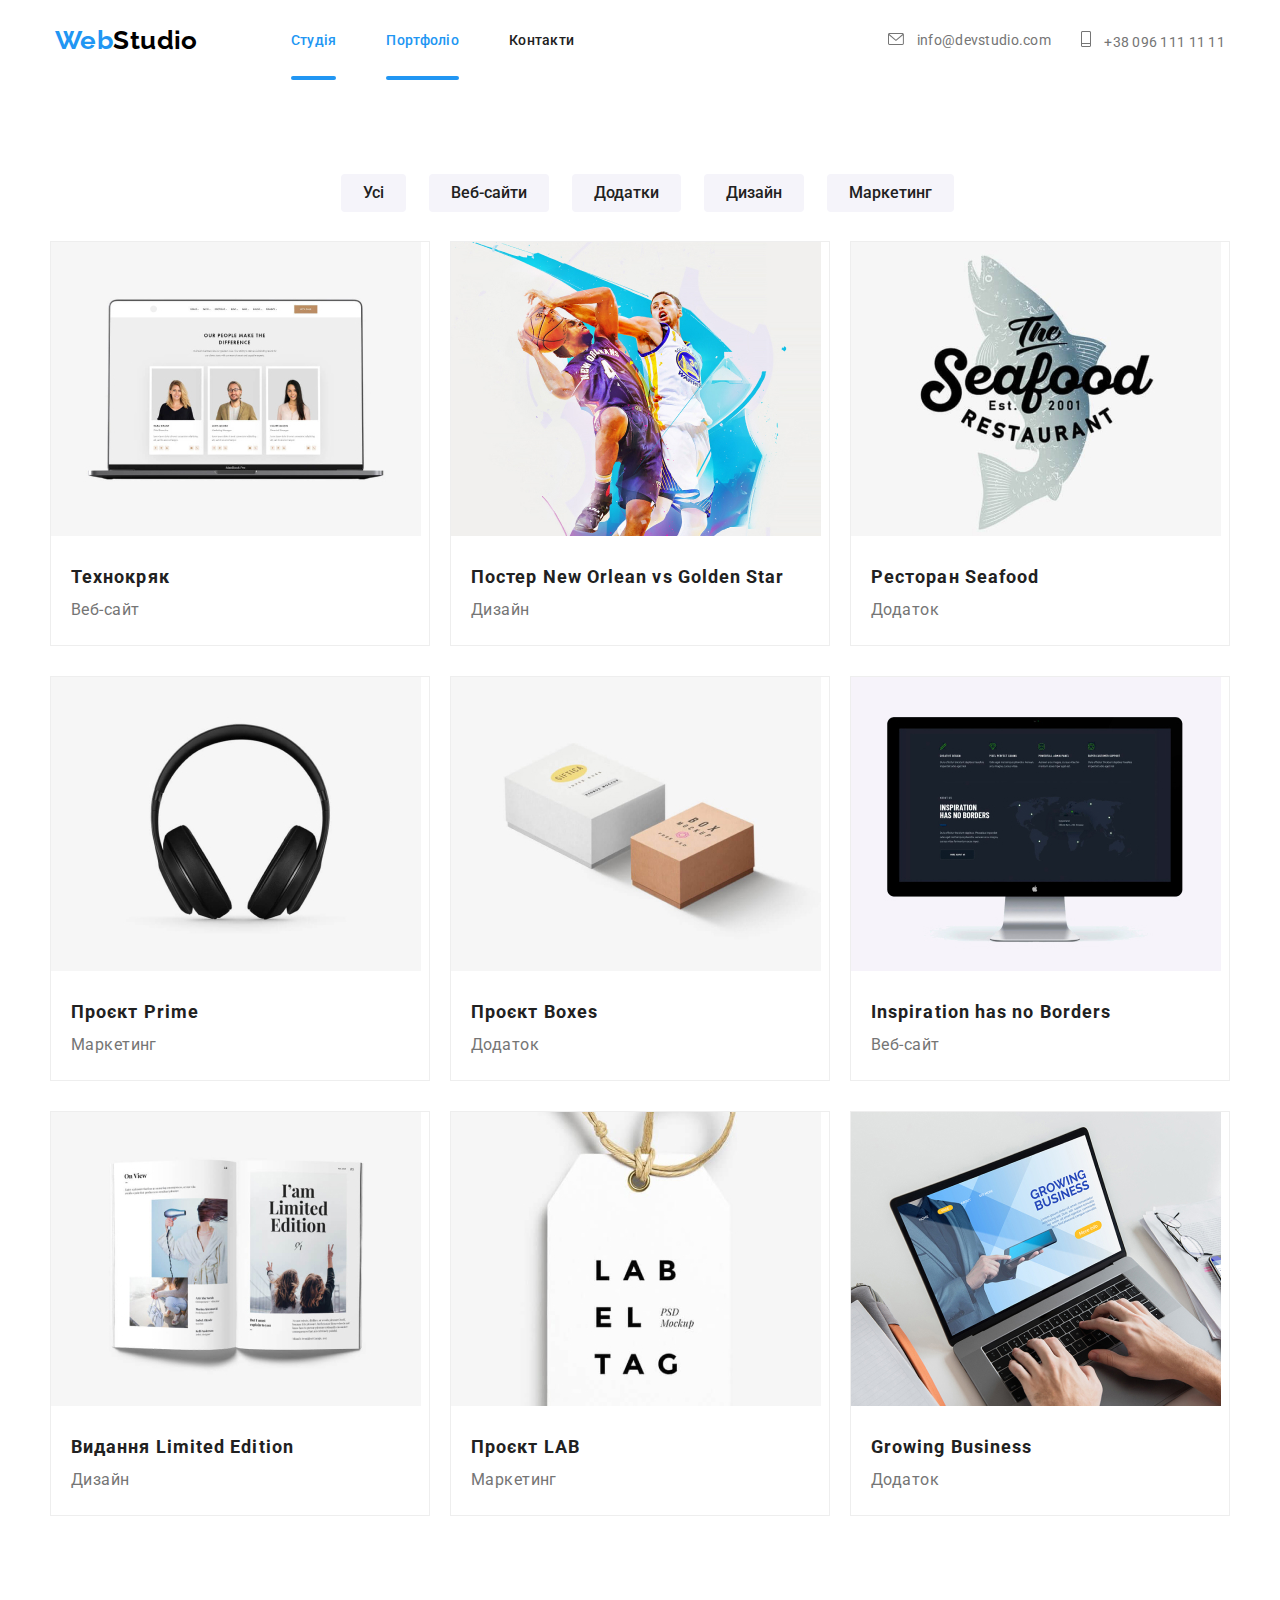
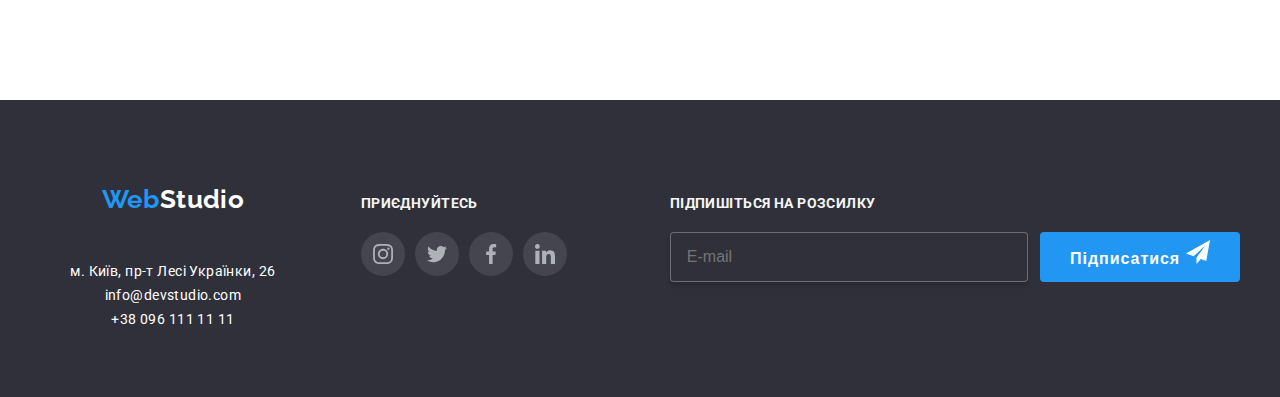
==== commit 7addd3a4: "current" ====
--- a/portfolio.html
+++ b/portfolio.html
@@ -40,7 +40,7 @@
                 >
               </li>
               <li class="nav-item">
-                <a href="./portfolio.html" class="nav-link nav-item__link">Портфоліо</a>
+                <a href="./portfolio.html" class="nav-link current nav-item__link nav-item__line">Портфоліо</a>
               </li>
               <li class="nav-item">
                 <a href="" class="nav-link nav-item__link">Контакти</a>
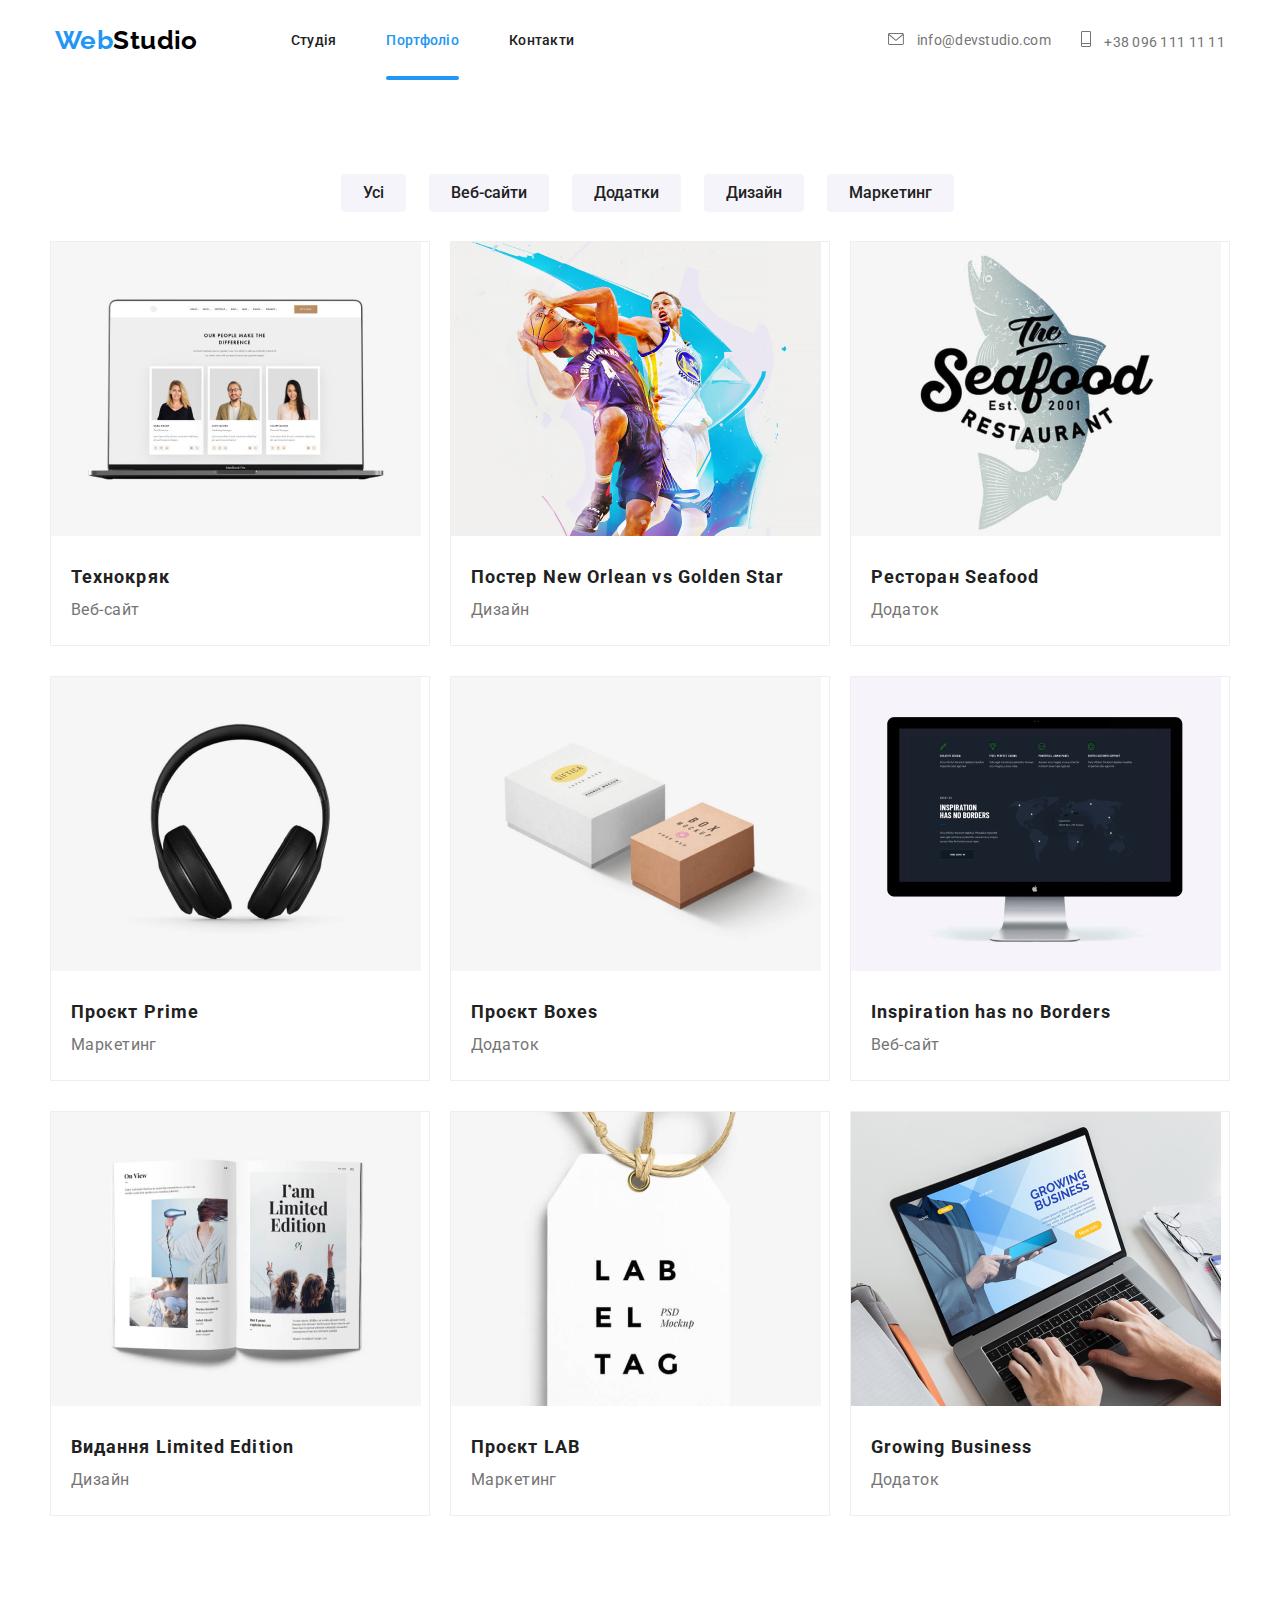
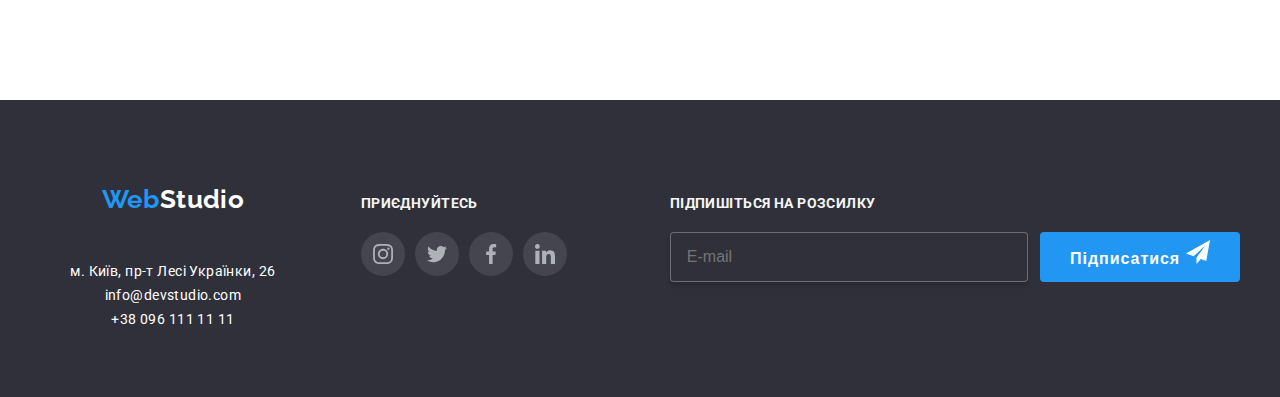
==== commit 2b7f1dec: "pad" ====
--- a/portfolio.html
+++ b/portfolio.html
@@ -35,7 +35,7 @@
           <div class="menu-tad">
             <ul class="nav">
               <li class="nav-item">
-                <a href="./index.html" class="nav-link current nav-item__link nav-item__line"
+                <a href="./index.html" class="nav-link  nav-item__link "
                   >Студія</a
                 >
               </li>
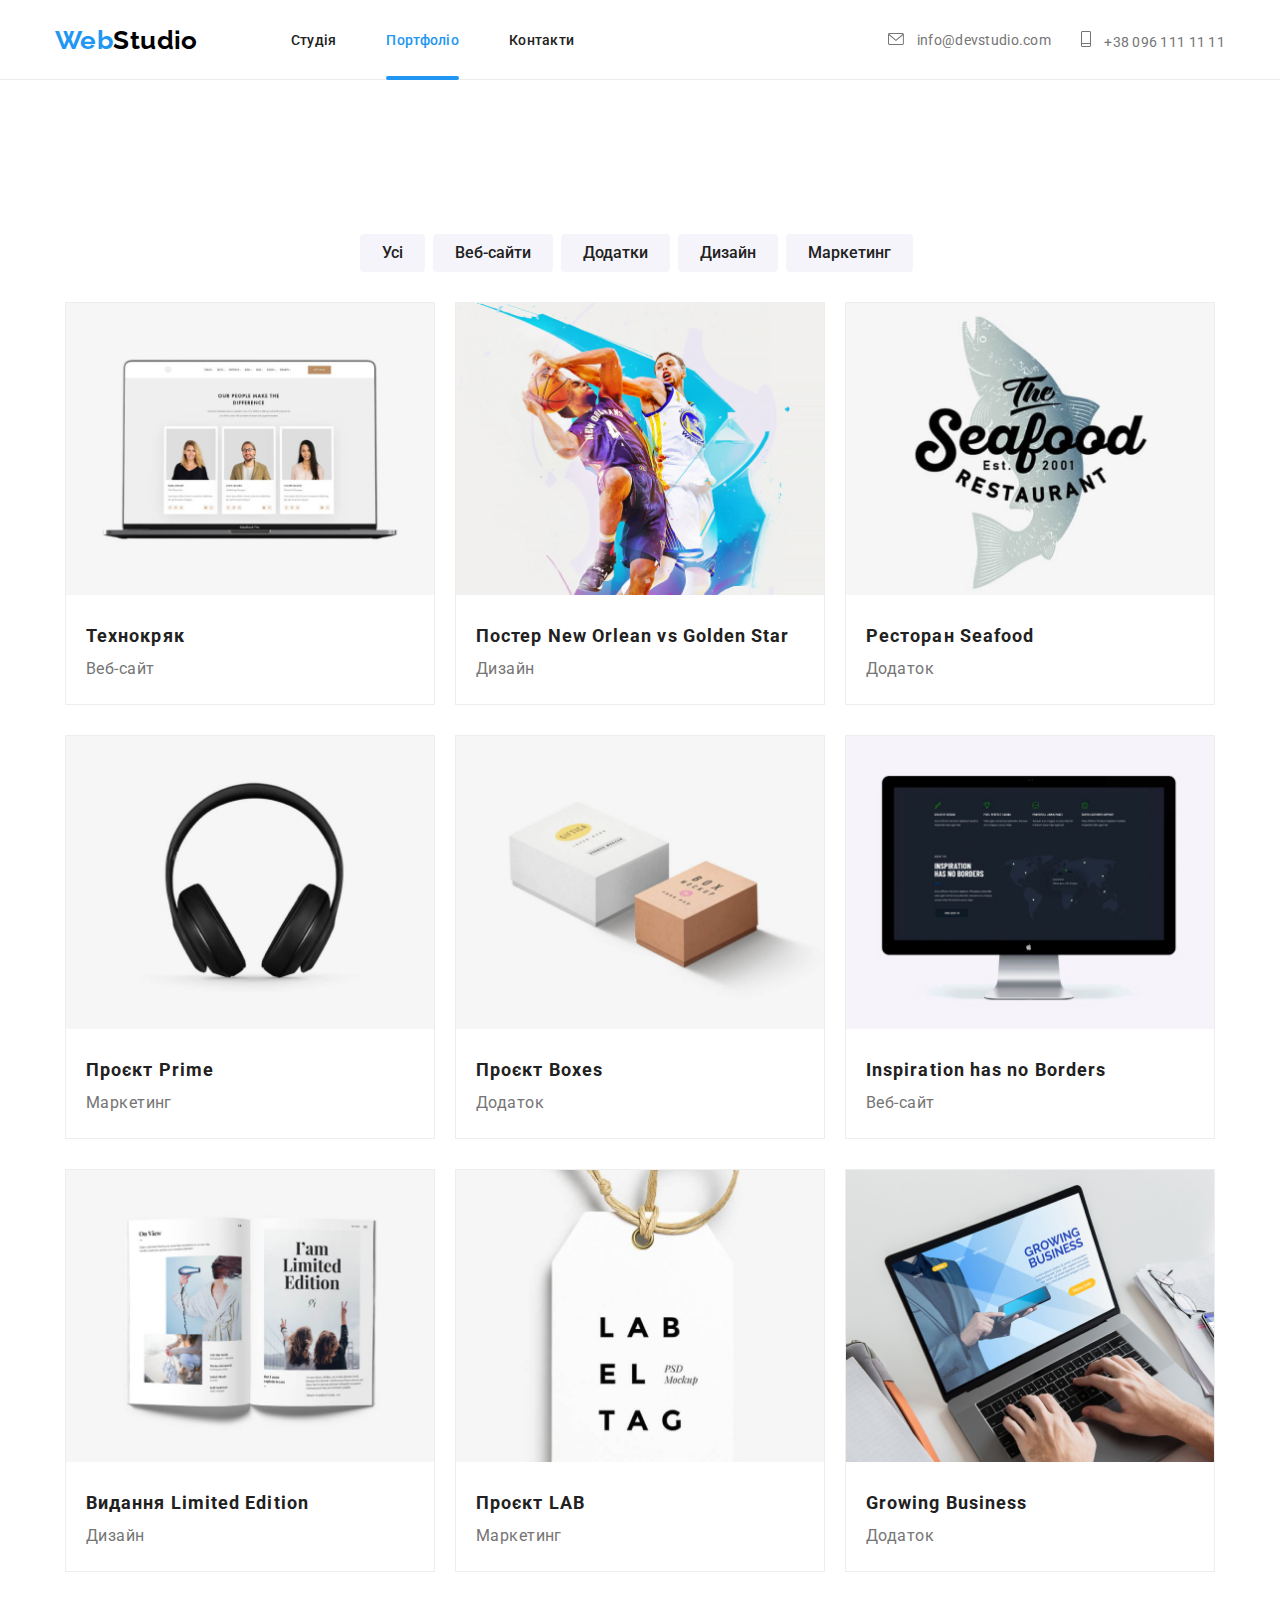
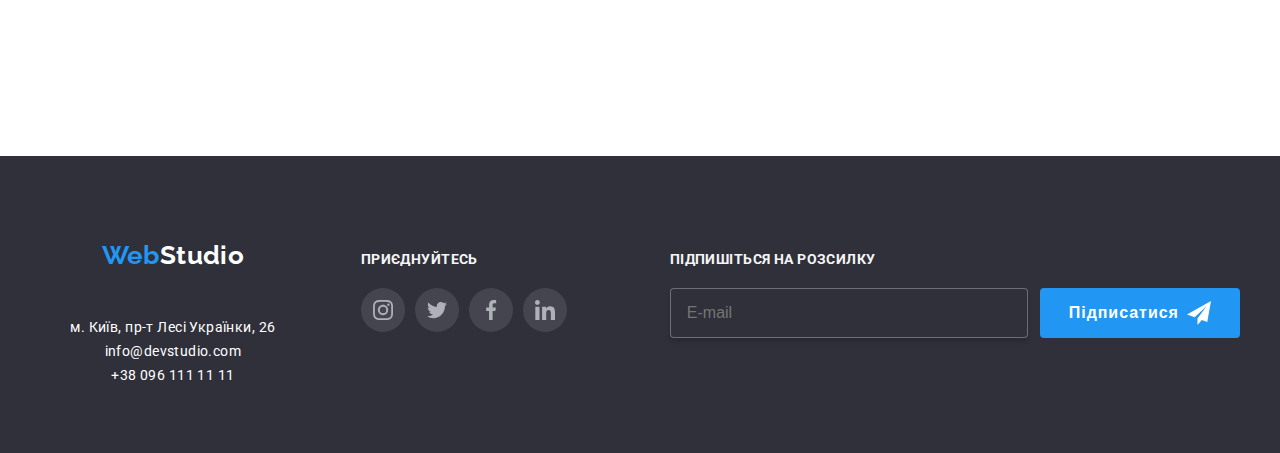
==== commit 76f364ed: "img" ====
--- a/portfolio.html
+++ b/portfolio.html
@@ -18,7 +18,7 @@
 
   <body>
     <!--Шапка сторінки-->
-    <header class="page-header">
+    <header class="header-portfolio">
       <div class="container">
         <nav class="navigation">
           <a href="./index.html" class="logo-link"> <span class="accent">Web</span>Studio </a>
@@ -175,7 +175,7 @@
                         ./img/portfolio/people-mob.jpg    1x,
                         ./img/portfolio/people-mob@2x.jpg 2x
                       "
-                      media="(min-width: 480px)"
+                      media="(max-width: 767px)"
                       type="image/jpeg"
                     />
                     <img src="./img/portfolio/people.jpg" alt="головна сторінка" width="370" />
@@ -217,7 +217,7 @@
                         ./img/portfolio/poster-mob.jpg    1x,
                         ./img/portfolio/poster-mob@2x.jpg 2x
                       "
-                      media="(min-width: 480px)"
+                      media="(max-width: 767px)"
                       type="image/jpeg"
                     />
                     <img src="./img/portfolio/poster.jpg" alt="стиль" width="370" />
@@ -261,7 +261,7 @@
                         ./img/portfolio/seafood-mob.jpg    1x,
                         ./img/portfolio/seafood-mob@2x.jpg 2x
                       "
-                      media="(min-width: 480px)"
+                      media="(max-width: 767px)"
                       type="image/jpeg"
                     />
                     <img src="./img/portfolio/seafood.jpg" alt="емблема" width="370" />
@@ -299,7 +299,7 @@
                     />
                     <source
                       srcset="./img/portfolio/prime-mob.jpg 1x, ./img/portfolio/prime-mob@2x.jpg 2x"
-                      media="(min-width: 480px)"
+                      media="(max-width: 767px)"
                       type="image/jpeg"
                     />
                     <img src="./img/portfolio/prime.jpg" alt="проекти" width="370" />
@@ -337,7 +337,7 @@
                     />
                     <source
                       srcset="./img/portfolio/boxes-mob.jpg 1x, ./img/portfolio/boxes-mob@2x.jpg 2x"
-                      media="(min-width: 480px)"
+                      media="(max-width: 767px)"
                       type="image/jpeg"
                     />
                     <img src="./img/portfolio/boxes.jpg" alt="додатки" width="370" />
@@ -381,7 +381,7 @@
                         ./img/portfolio/inspiration-mob.jpg    1x,
                         ./img/portfolio/inspiration-mob@2x.jpg 2x
                       "
-                      media="(min-width: 480px)"
+                      media="(max-width: 767px)"
                       type="image/jpeg"
                     />
                     <img src="./img/portfolio/inspiration.jpg" alt="веб-сайт" width="370" />
@@ -425,7 +425,7 @@
                         ./img/portfolio/edition-mob.jpg    1x,
                         ./img/portfolio/edition-mob@2x.jpg 2x
                       "
-                      media="(min-width: 480px)"
+                      media="(max-width: 767px)"
                       type="image/jpeg"
                     />
                     <img src="./img/portfolio/edition.jpg" alt="книга" width="370" />
@@ -463,7 +463,7 @@
                     />
                     <source
                       srcset="./img/portfolio/lab-mob.jpg 1x, ./img/portfolio/lab-mob@2x.jpg 2x"
-                      media="(min-width: 480px)"
+                      media="(max-width: 767px)"
                       type="image/jpeg"
                     />
                     <img src="./img/portfolio/lab.jpg" alt="бірка" width="370" />
@@ -507,7 +507,7 @@
                         ./img/portfolio/business-mob.jpg    1x,
                         ./img/portfolio/business-mob@2x.jpg 2x
                       "
-                      media="(min-width: 480px)"
+                      media="(max-width: 767px)"
                       type="image/jpeg"
                     />
                     <img src="./img/portfolio/business.jpg" alt="ноут" width="370" />
--- a/css/main.min.css
+++ b/css/main.min.css
@@ -1 +1 @@
-:root{--primary-text-color: #212121;--title-text-color: #212121;--accent-text-color: #2196f3;--primary-bg-color: #ffffff;--title-list-text-color: #757575;--secondary-ff: "Raleway", sans-serif;--primary-ff: "Roboto", sans-serif;--footer-bg-color: #2f303a;--logo-link: #000000;--bg-portf-color: #f5f5f5}.footer-icons,.footer-nav__social,.footer-link,.portfolio-wrapper__text,.social__link,.social,.aside-item__link,.aside,.feature-item__icon,.check__box,.check,.form,.btn-submit,.model-btn{display:flex;justify-content:center;align-items:center}.visually-hidden{position:absolute;width:1px;height:1px;margin:-1px;border:0;padding:0;white-space:nowrap;clip-path:inset(100%);clip:rect(0 0 0 0);overflow:hidden}body{font-family:var(--primary-ff);background-color:var(--primary-bg-color);color:var(--primary-text-color);font-size:14px;letter-spacing:.03em;margin:0}ul{list-style:none;padding:0;margin:0}a{text-decoration:none;color:inherit}h1,h2,h3,h4,h5,h6,p{margin:0}.address{font-style:normal}html{box-sizing:border-box}*,*::before,*::after{box-sizing:border-box}.accent,.current{content:"";color:var(--accent-text-color)}button{cursor:pointer}img{max-width:100%}@media screen and (min-width: 1200px){section{padding-top:94px;padding-bottom:94px}}body.model-open{overflow:hidden}.container{margin-left:auto;margin-right:auto;padding-left:15px;padding-right:15px}@media screen and (min-width: 480px){.container{width:480px}}@media screen and (min-width: 768px){.container{width:768px}}@media screen and (min-width: 1200px){.container{width:1200px}}.logo-link{margin-right:93px;font-family:var(--secondary-ff);font-weight:700;font-size:24px;text-align:center;line-height:1.1923076923;color:var(--logo-link)}@media screen and (max-width: 767px){.logo-link{padding:16px 0}}@media screen and (max-width: 1199px){.logo-link{padding:26px 0}}@media screen and (min-width: 1200px){.logo-link{padding:24px 0;font-size:26px}}.model{position:absolute;top:50%;left:50%;max-width:528px;min-height:581px;background-color:var(--primary-bg-color);border-radius:4px solid rgba(0,0,0,.1);transform:translate(-50%, -50%) scale(1);transition:transform 250ms cubic-bezier(0.4, 0, 0.2, 1)}.is-hidden .model{transform:translate(-50%, -50%) scale(0.5)}.backdrop{position:fixed;top:0;right:0;width:100%;height:100%;transition:all 250ms;visibility:visible;background-color:rgba(0,0,0,.1);overflow-y:scroll}.is-hidden{opacity:0;pointer-events:none;visibility:hidden}.model-btn{position:absolute;width:30px;height:30px;top:8px;right:8px;padding:0;background:rgba(0,0,0,0);border-radius:50%;border:1px solid rgba(51,23,23,.1)}.model-btn:hover,.model-btn:focus,.model-btn:focus-within{fill:var(--accent-text-color);transition:250ms cubic-bezier(0.4, 0, 0.2, 1)}.model-icon{width:18px;height:18px;margin:auto}.textarea{resize:none;line-height:1.1666666667;fill:rgba(117,117,117,.5);letter-spacing:.01em;padding:12px 16px;border:1px solid rgba(33,33,33,.2);border-radius:4px;height:120px;font-weight:400;font-size:12px}.textarea:hover,.textarea:focus,.textarea:focus-within{border-color:var(--accent-text-color);outline:none;transition:250ms cubic-bezier(0.4, 0, 0.2, 1)}.btn-submit{text-align:center;width:200px;height:50px;color:var(--primary-bg-color);background-color:var(--accent-text-color);border-radius:4px;border:none;margin:0 auto;margin-top:30px;font-weight:700;font-size:16px;line-height:1.875;letter-spacing:.06em}.btn-submit:hover,.btn-submit:focus{border-color:var(--accent-text-color);outline:none}.header__mobile{display:flex;position:fixed;top:0;left:0;flex-direction:column;justify-content:space-between;width:100vw;width:100%;height:100vh;z-index:10;padding:48px 40px;background-color:var(--primary-bg-color);transform:translateX(-100%);opacity:0;pointer-events:none;box-shadow:0px 4px 8px rgba(0,0,0,.04),0px 2px 4px rgba(0,0,0,.08),0px 1px 3px rgba(0,0,0,.16);transition:transform 250ms cubic-bezier(0.4, 0, 0.2, 1),opacity 250ms 100ms}.header__mobile.is-open{opacity:1;pointer-events:all;transform:translateX(0%)}@media screen and (min-width: 768px){.header__mobile{display:none}}.mobile-menu__btn{position:absolute;right:15px;top:20px;display:block;width:40px;height:40px;margin:0;padding:0;border:none;background-color:rgba(0,0,0,0);fill:currentColor;color:var(--title-text-color)}.mobile-menu__btn:hover{color:var(--accent-text-color)}@media screen and (min-width: 768px){.mobile-menu__btn{display:none}}.mobile-menu__navigations{height:100%;display:flex;flex-direction:column}.mobile-menu__item{margin-bottom:32px}.mobile-menu__link{font-weight:500;font-size:40px;line-height:1.175;letter-spacing:.02em;color:var(--primary-text-color)}.mobile-menu__link-current{padding:8px;color:var(--accent-text-color)}.header__contacts{margin-top:auto;margin-bottom:64px}.contacts__item{padding-top:32px;font-weight:500;font-size:24px;line-height:1.17;letter-spacing:.02em;color:var(--title-list-text-color)}.contacts__link{white-space:nowrap}.contacts__icons{margin-bottom:32px;font-size:34px;line-height:1.18;color:var(--accent-text-color)}.contacts__icons-mail{display:none}.contacts__icons-phone{display:none}.header__networks{display:flex}.networks__item{font-weight:500;font-size:18px;line-height:1.22;letter-spacing:.02em;color:var(--accent-text-color)}.networks__item:not(:last-child){padding-right:10px;border-right-width:1px;border-right-style:solid;border-right-color:rgba(33,33,33,.2)}.networks__item:not(:first-child){padding-left:10px}@media screen and (max-width: 479px){.mobile-menu{padding:9vw}.mobile-menu__item{width:calc((100% - 90px)/4)}.mobile-menu__link{font-size:8vw}.contacts__item{font-size:5vw}.contacts__item--phone{font-size:7vw}.header__networks{justify-content:center}.networks__item{font-size:4vw}}.form-model{padding:40px}.form{font-weight:400;font-size:12px;line-height:1.1666666667;letter-spacing:.01em;color:var(--title-list-text-color);width:528px;height:581px;box-shadow:0px 1px 3px rgba(0,0,0,.12),0px 1px 1px rgba(0,0,0,.14),0px 2px 1px rgba(0,0,0,.2);border-radius:4px;background-color:var(--primary-bg-color)}.form-text{display:inline-flex;justify-content:center;text-align:center;font-weight:700;font-size:20px;line-height:1.15;color:var(--title-text-color);margin-bottom:12px}.form-field{display:flex;flex-direction:column;margin-bottom:10px;position:relative;width:100%}.form-label{font-size:12px;line-height:1.1666666667;color:var(--title-list-text-color);margin-bottom:4px}.form-input{display:flex;border:1px solid rgba(33,33,33,.2);border-radius:4px;height:40px;font-size:16px;padding-left:40px;transition:250ms cubic-bezier(0.4, 0, 0.2, 1)}.form-input:hover,.form-input:focus,.form-input:focus-within{border-color:var(--accent-text-color);outline:none;transition:250ms cubic-bezier(0.4, 0, 0.2, 1)}.form-field:focus-within>.form-icon{content:"";color:var(--accent-text-color)}.form-icon{position:absolute;bottom:12px;left:12px;width:18px;height:18px;fill:var(--title-text-color)}.form-icon:hover,.form-icon:focus{fill:var(--accent-text-color)}.form-span{color:var(--accent-text-color);text-decoration:none;border-bottom:1px solid var(--accent-text-color)}.check{position:relative;display:flex;align-items:center;font-weight:400;line-height:1.7142857143;padding-top:10px}.check__box{width:16px;height:15px;border:1px solid;border-radius:3px}.check__text{padding-left:7px}.check__input{position:absolute;-webkit-appearance:none;-moz-appearance:none;appearance:none}.check__input:checked+.check__box{border-color:rgba(0,0,0,0)}.check__input:checked+.check__box .check__icon{opacity:1}.check__icon{opacity:0}.hero{text-align:center}@media screen and (min-width: 768px){.hero{padding-top:0px}}.hero__container{max-width:1600px;margin:0 auto;background-color:var(--footer-bg-color);background-repeat:no-repeat;background-size:cover;background-image:linear-gradient(rgba(47, 48, 58, 0.4), rgba(47, 48, 58, 0.4)),url(../img/header.jpg)}@media screen and (max-width: 767px){.hero__container{max-width:480px;height:400px;padding-top:118px;padding-bottom:118px}}@media screen and (max-width: 767px)and (min-device-pixel-ratio: 2),screen and (max-width: 767px)and (min-resolution: 192dpi),screen and (max-width: 767px)and (min-resolution: 2dppx){.hero__container{background-image:linear-gradient(rgba(47, 48, 58, 0.4), rgba(47, 48, 58, 0.4)),url(../img/header-mob.jpg)}}@media screen and (min-width: 768px){.hero__container{width:768px;padding-top:118px;padding-bottom:118px;background-image:linear-gradient(rgba(47, 48, 58, 0.4), rgba(47, 48, 58, 0.4)),url(../img/header-tab.jpg)}}@media screen and (min-width: 768px)and (min-device-pixel-ratio: 2),screen and (min-width: 768px)and (min-resolution: 192dpi),screen and (min-width: 768px)and (min-resolution: 2dppx){.hero__container{background-image:linear-gradient(rgba(47, 48, 58, 0.4), rgba(47, 48, 58, 0.4)),url(../img/header-tab@2x.jpg)}}@media screen and (min-width: 1199px){.hero__container{max-width:1600px;width:100%;min-height:600px;padding-top:200px;padding-bottom:200px;background-image:linear-gradient(rgba(47, 48, 58, 0.4), rgba(47, 48, 58, 0.4)),url(../img/header-desktop.jpg);background-repeat:no-repeat;background-size:cover}}@media screen and (min-width: 1199px)and (min-device-pixel-ratio: 2),screen and (min-width: 1199px)and (min-resolution: 192dpi),screen and (min-width: 1199px)and (min-resolution: 2dppx){.hero__container{background-image:linear-gradient(rgba(47, 48, 58, 0.4), rgba(47, 48, 58, 0.4)),url(../img/header-desktop@2x.jpg)}}.hero__title{text-align:center;letter-spacing:.06em;text-transform:uppercase;font-weight:900;font-size:26px;line-height:1.36;color:var(--primary-bg-color);max-width:696px;margin:0 auto}@media screen and (min-width: 1200px){.hero__title{font-size:44px}}.btn{display:inline-block;min-width:152px;padding:10px 32px;border-radius:4px;text-align:center;margin-top:30px;box-shadow:0px 4px 4px rgba(0,0,0,.15);border-radius:4px}.hero__button{background-color:var(--accent-text-color);font-family:"Roboto";font-style:normal;font-weight:700;font-size:16px;line-height:1.875;letter-spacing:.06em;color:var(--primary-bg-color);padding:10px 32px;border:none}@media screen and (min-width: 768px){.page-header .container{display:flex;align-items:center}}@media screen and (min-width: 767px)and (min-width: 1199px){.header-portfolio .container{display:flex;align-items:center}}.header-portfolio{height:80px;border-bottom:1px solid #ececec}@media screen and (max-width: 767px){.header-tablet{display:none}}@media screen and (max-width: 767px){.menu-tad{display:none}}@media screen and (min-width: 768px){.menu-tad{display:flex;width:100%;align-items:center}}.navigation{display:flex;align-items:center;justify-content:center;width:100%}@media screen and (max-width: 767px){.navigation{justify-content:space-between;position:relative}}.nav{display:flex}.nav-item__line{padding-bottom:28px}.nav-item:not(last-child){margin-right:50px;align-items:center}.nav-item__link{position:relative;display:block;padding-top:32px;padding-bottom:32px;align-items:center}.nav-item__link::before{content:"";position:absolute;bottom:0;left:0;background-color:#2196f3;width:0;height:4px;border-radius:2px;transition:transform 250ms cubic-bezier(0.4, 0, 0.2, 1)}.nav-link{font-weight:500;line-height:1.1428571429;letter-spacing:.02em;color:inherit}.accent,.current{color:var(--accent-text-color)}.accent::before,.current::before{width:100%}.nav-item__link:hover,.nav-item__link:focus{color:var(--accent-text-color)}.nav-item__link:hover::before,.nav-item__link:focus::before{width:100%}@media screen and (max-width: 767px){.contact{display:none}}@media screen and (min-width: 768px){.contact{padding-top:0px;padding-bottom:0px;flex-wrap:wrap}}@media screen and (min-width: 1200px){.contact{display:flex;align-items:center;margin-left:auto}}@media screen and (min-width: 768px)and (max-width: 1199px){.contact-list:not(:last-child){margin-bottom:10px}}@media screen and (min-width: 1200px){.contact-list:not(:last-child){margin-right:30px}}.contact-link{color:var(--title-list-text-color);font-size:14px;line-height:1.1428571429;letter-spacing:.02em;transition:250ms cubic-bezier(0.4, 0, 0.2, 1)}@media screen and (min-width: 1200px){.contact-link{padding-top:32px;padding-bottom:32px}}.contact-link:hover,.contact-link:focus{color:var(--accent-text-color);transition:250ms cubic-bezier(0.4, 0, 0.2, 1)}.contact-icons{margin-right:10px;fill:var(--title-list-text-color)}.contact-link:hover .contact-icons,.contact-link:focus .contact-icons{fill:var(--accent-text-color)}.feature{text-align:left;padding-bottom:0px;padding-top:94px;padding-bottom:94px}@media screen and (min-width: 768px){.feature-list{display:flex;flex-wrap:wrap;justify-content:space-between;gap:30px}}.feature-item{max-width:450px}@media screen and (max-width: 767px){.feature-item:not(:last-child){margin-bottom:30px}}@media screen and (min-width: 768px){.feature-item{width:calc((100% - 30px)/2)}}@media screen and (min-width: 1200px){.feature-item{width:calc((100% - 90px)/4)}}.feature-item__title{font-weight:700;font-size:14px;line-height:1.1428571429;text-transform:uppercase;margin-top:30px;margin-bottom:10px;color:var(--primary-text-color);color:inherit}.feature-item__text{font-size:14px;line-height:1.7142857143;color:var(--title-list-text-color)}.feature-item__icon{width:100%;height:120px;border-radius:4px;background-color:#f5f4fa}@media screen and (max-width: 1199px){.aside{position:absolute;width:1px;height:1px;margin:-1px;border:0;padding:0;white-space:nowrap;clip-path:inset(100%);clip:rect(0 0 0 0);overflow:hidden}}.aside-list{display:inline-flex}.aside-title{font-weight:700;font-size:36px;line-height:1.1666666667;text-align:center;padding-bottom:50px}.aside-item{width:370px}.aside-item__image{text-align:center;justify-content:space-around}.aside-item__link{position:absolute;text-align:center;text-transform:uppercase;white-space:nowrap;width:370px;height:70px;pointer-events:none;color:var(--primary-bg-color);font-weight:700;line-height:1.1428571429;transform:translateY(-105%);background:rgba(47,48,58,.8)}.aside-item:not(:last-child){margin-right:30px}.team{width:100%;padding-bottom:94px;padding-top:94px;background-color:var(--bg-portf-color)}@media screen and (min-width: 480px){.team{margin-bottom:60px}}@media screen and (min-width: 768px){.team__list{display:flex;flex-wrap:wrap;justify-content:space-between}}.team__item{max-width:450px;margin-top:30px;text-align:center;display:inline-block;background-color:var(--primary-bg-color);box-shadow:0px 1px 3px rgba(0,0,0,.12),0px 1px 1px rgba(0,0,0,.14),0px 2px 1px rgba(0,0,0,.2);border-radius:0px 0px 4px 4px}@media screen and (min-width: 768px){.team__item{width:calc((100% - 30px)/2)}}@media screen and (min-width: 1200px){.team__item{width:calc((100% - 90px)/4)}}.team-box__list{text-align:center}.team-box__name{font-size:16px;font-weight:500;line-height:1.1875;text-align:center;padding-top:30px}.team-box__position{font-size:16px;line-height:1.1875;text-align:center;color:var(--title-list-text-color);padding-top:10px}.team__image{width:100%}.social{padding-top:16px;margin-bottom:24px}.social__link{width:44px;height:44px;border-radius:50%;fill:#afb1b8}.social__item:not(:last-child){margin-left:10px}.social__link:hover,.social__link:focus{background-color:var(--accent-text-color)}.social__link:hover .social__icon,.social__link:focus .social__icon{fill:var(--primary-bg-color)}.social__link{transition:250ms cubic-bezier(0.4, 0, 0.2, 1)}@media screen and (min-width: 480px){.clients__list{display:flex;flex-wrap:wrap;justify-content:space-between}}.clients__item{border:1px solid #afb1b8;border-radius:4px;color:var(--title-list-text-color);transition:250ms cubic-bezier(0.4, 0, 0.2, 1);margin-bottom:30px}@media screen and (min-width: 480px){.clients__item{width:210px;height:92px;width:calc((100% - 30px)/2);display:flex;justify-content:center;align-items:center}}@media screen and (min-width: 768px){.clients__item{width:226px;height:92px;width:calc((100% - 60px)/3)}}@media screen and (min-width: 1200px){.clients__item{width:170px;width:calc((100% - 150px)/6)}}.clients__link{display:flex;align-items:center;justify-content:center}.clients__icon{width:106px;height:60px;fill:currentColor}.clients__item:hover,.clients__item:focus{color:var(--accent-text-color);border-color:var(--accent-text-color)}.portfolio{padding-top:0;padding-bottom:0}@media screen and (min-width: 1200px){.portfolio{justify-content:space-between;margin-top:34px;margin-bottom:94px}}@media screen and (min-width: 480px){.portfolio{margin-top:40px;margin-bottom:60px}}@media screen and (min-width: 768px){.portfolio{margin-top:14px;margin-bottom:60px;display:flex;flex-wrap:wrap;justify-content:space-around}}.portfolio-item{border:1px solid #eee}@media screen and (min-width: 768px){.portfolio-item{width:calc((100% - 30px)/2);margin-bottom:30px;display:flex;flex-wrap:wrap;justify-content:space-between}}@media screen and (min-width: 1200px){.portfolio-item{width:calc((100% - 60px)/3);justify-content:space-between}}.portfolio-wrapper{display:flex;position:relative;overflow:hidden}.portfolio-wrapper__text{position:absolute;width:100%;height:100%;transform:translateY(101%);transition:transform 250ms cubic-bezier(0.4, 0, 0.2, 1);padding:63px 24px;color:var(--primary-bg-color);border:none;background-color:rgba(33,150,243,.9);font-weight:400;font-size:18px;line-height:28px}.portfolio-item__link:hover .portfolio-wrapper__text,.portfolio-item__link:focus .portfolio-wrapper__text{transform:translateY(0)}.portfolio-box{padding:20px;color:inherit}.portfolio-box__project{font-weight:700;font-size:18px;letter-spacing:.06em;line-height:2;color:var(--title-text-color);color:inherit}.portfolio-box__text{font-weight:400;font-size:16px;line-height:1.875;color:var(--title-list-text-color)}.work .container{padding:0}@media screen and (max-width: 767px){.work-nav{width:100%;display:flex;flex-wrap:wrap}}@media screen and (min-width: 768px){.work-nav{display:flex;justify-content:center}}.work-item{margin-bottom:15px}.work-item :first-child{margin-left:15px}.work-item:not(:last-child){margin-right:8px}.work-item__button{color:inherit;font-weight:500;font-size:16px;line-height:1.625;color:var(--primary-text-color);text-align:center;font-family:var(--primary-ff)}.filter-btn{padding:6px 22px;border:none;color:var(--primary-text-color);background-color:#f5f4fa;border-radius:4px;border:none;border-radius:4px}.filter-btn:hover,.filter-btn:focus{color:var(--primary-bg-color);background-color:var(--accent-text-color);border:none;transition:250ms cubic-bezier(0.4, 0, 0.2, 1)}.footer{background-color:var(--footer-bg-color);max-width:1600px;margin:0 auto}.footer .container{padding-top:60px;padding-bottom:60px}@media screen and (max-width: 1199px){.footer-iner{text-align:center}}@media screen and (min-width: 768px){.footer-iner{display:flex;flex-wrap:wrap;justify-content:space-around;align-items:baseline}}@media screen and (min-width: 1200px){.footer-iner{flex-wrap:nowrap}}@media screen and (min-width: 480px)and (max-width: 1199px){.footer-iner .footer-text{display:flex;text-align:center;flex-direction:row;margin-left:auto;margin-right:auto}}.logo-footer{color:var(--primary-bg-color)}.footer .logo{color:var(--primary-bg-color);line-height:1.1923076923;font-family:var(--secondary-ff)}.footer-adres__item{font-weight:400;line-height:1.7142857143;color:var(--primary-bg-color);font-weight:400;list-style:none;font-style:normal;text-align:center}.footer-adres__item__link{width:231px}@media screen and (min-width: 480px){.footer-adres__item__link{margin-bottom:8px}}.footer-adres__link:focus,.footer-adres__link:hover{color:var(--accent-text-color)}.footer-adres__link{transition:translate 250ms cubic-bezier(0.4, 0, 0.2, 1)}.footer-link{width:44px;height:44px;border-radius:50%;background:rgba(255,255,255,.1)}.footer-link:hover,.footer-link:focus{background-color:var(--accent-text-color)}.footer-icons{fill:#afb1b8}.footer-link:hover .footer-icons,.footer-link:focus .footer-icons{fill:var(--primary-bg-color)}.footer-link{transition:250ms cubic-bezier(0.4, 0, 0.2, 1)}.footer-nav{color:var(--primary-bg-color)}@media screen and (max-width: 767px){.footer-nav{display:flex;flex-direction:column;margin-bottom:60px}}@media screen and (max-width: 1199px){.footer-nav{text-align:center}}@media screen and (min-width: 768px)and (max-width: 1199px){.footer-nav{display:inline-block}}@media screen and (min-width: 1200px){.footer-nav{margin-right:93px;margin-left:70px}}@media screen and (min-width: 480px),screen and (max-width: 1199px){.footer-nav__line{display:flex;text-align:center;flex-direction:row;margin-left:auto;margin-right:auto}}.footer-nav__social{margin-top:20px}.footer-name{width:100%;margin-bottom:9px}@media screen and (min-width: 480px),screen and (max-width: 767px){.footer-name{margin-bottom:20px;display:block;text-align:center}}.footer-wapper{margin-right:10px;width:44px;height:44px}.footer-contacts{color:rgba(255,255,255,.6);text-decoration:none;font-weight:400;font-size:14px;line-height:1.7142857143}@media screen and (min-width: 480px){.footer-contacts{padding-top:8px}}@media screen and (min-width: 480px){.footer-data{text-align:center;margin-left:auto;margin-right:auto}}@media screen and (min-width: 1200px){.footer-data{display:flex;height:105px}}@media screen and (min-width: 480px){.footer-item{text-align:center}}@media screen and (max-width: 1199px){.footer-item{text-align:center}}@media screen and (min-width: 768px)and (max-width: 1199px){.footer-item{text-align:center}}@media screen and (min-width: 1200px){.footer-item{padding-top:12px}}.footer-form{font-weight:700;font-size:14px;line-height:1.2142857143;color:var(--bg-portf-color);margin-bottom:20px}@media screen and (min-width: 480px){.footer-form{margin-bottom:20px;margin-top:60px;text-align:center}}@media screen and (min-width: 1200px){.footer-form{text-align:left;margin-top:0px}}.footer-label{color:var(--primary-bg-color)}.footer-input{font-size:16px;line-height:1.25;border:1px solid rgba(255,255,255,.3);border-radius:4px;box-shadow:0px 4px 4px rgba(0,0,0,.15);outline:none;background-color:var(--footer-bg-color);color:var(--bg-portf-color);padding-left:16px}@media screen and (max-width: 480px){.footer-input{width:100%;height:50px;margin-bottom:20px;padding-left:15px;padding-right:15px}}@media screen and (min-width: 768px){.footer-input{width:100%;height:50px;padding-left:16px;margin-bottom:20px}}@media screen and (min-width: 1200px){.footer-input{width:358px}}.footer-input::placeholder{content:""}.checkbox-custom{width:16px;height:15px;fill:var(--primary-text-color)}.checkbox-custom:focus-within{color:var(--primary-bg-color);background-color:var(--accent-text-color)}.footer-submit{font-weight:700;font-size:16px;line-height:1.875;letter-spacing:.06em;color:var(--primary-bg-color);border-radius:4px;border:var(--bg-portf-color);background-color:var(--accent-text-color);width:200px;height:50px;margin-left:12px}.footer-icon{width:24px;height:24px;fill:var(--primary-bg-color)}.location{color:var(--primary-bg-color);text-decoration:none}/*# sourceMappingURL=main.min.css.map */+:root{--primary-text-color: #212121;--title-text-color: #212121;--accent-text-color: #2196f3;--primary-bg-color: #ffffff;--title-list-text-color: #757575;--secondary-ff: "Raleway", sans-serif;--primary-ff: "Roboto", sans-serif;--footer-bg-color: #2f303a;--logo-link: #000000;--bg-portf-color: #f5f5f5}.footer-icons,.footer-nav__social,.footer-link,.portfolio-wrapper__text,.social__link,.social,.aside-item__link,.aside,.feature-item__icon,.check__box,.check,.form,.btn-submit,.model-btn{display:flex;justify-content:center;align-items:center}.visually-hidden{position:absolute;width:1px;height:1px;margin:-1px;border:0;padding:0;white-space:nowrap;clip-path:inset(100%);clip:rect(0 0 0 0);overflow:hidden}body{font-family:var(--primary-ff);background-color:var(--primary-bg-color);color:var(--primary-text-color);font-size:14px;letter-spacing:.03em;margin:0}ul{list-style:none;padding:0;margin:0}a{text-decoration:none;color:inherit}h1,h2,h3,h4,h5,h6,p{margin:0}.address{font-style:normal}html{box-sizing:border-box}*,*::before,*::after{box-sizing:border-box}.accent,.current{content:"";color:var(--accent-text-color)}button{cursor:pointer}img{max-width:100%}@media screen and (min-width: 1200px){section{padding-top:94px;padding-bottom:94px}}body.model-open{overflow:hidden}.container{margin-left:auto;margin-right:auto;padding-left:15px;padding-right:15px}@media screen and (min-width: 480px){.container{width:480px}}@media screen and (min-width: 768px){.container{width:768px}}@media screen and (min-width: 1200px){.container{width:1200px}}.logo-link{margin-right:93px;font-family:var(--secondary-ff);font-weight:700;font-size:24px;text-align:center;line-height:1.1923076923;color:var(--logo-link)}@media screen and (max-width: 767px){.logo-link{padding:16px 0}}@media screen and (max-width: 1199px){.logo-link{padding:26px 0}}@media screen and (min-width: 1200px){.logo-link{padding:24px 0;font-size:26px}}.model{position:absolute;top:50%;left:50%;max-width:528px;min-height:581px;background-color:var(--primary-bg-color);border-radius:4px solid rgba(0,0,0,.1);transform:translate(-50%, -50%) scale(1);transition:transform 250ms cubic-bezier(0.4, 0, 0.2, 1)}.is-hidden .model{transform:translate(-50%, -50%) scale(0.5)}.backdrop{position:fixed;top:0;right:0;width:100%;height:100%;transition:all 250ms;visibility:visible;background-color:rgba(0,0,0,.1);overflow-y:scroll}.is-hidden{opacity:0;pointer-events:none;visibility:hidden}.model-btn{position:absolute;width:30px;height:30px;top:8px;right:8px;padding:0;background:rgba(0,0,0,0);border-radius:50%;border:1px solid rgba(51,23,23,.1)}.model-btn:hover,.model-btn:focus,.model-btn:focus-within{fill:var(--accent-text-color);transition:250ms cubic-bezier(0.4, 0, 0.2, 1)}.model-icon{width:18px;height:18px;margin:auto}.textarea{resize:none;line-height:1.1666666667;fill:rgba(117,117,117,.5);letter-spacing:.01em;padding:12px 16px;border:1px solid rgba(33,33,33,.2);border-radius:4px;height:120px;font-weight:400;font-size:12px}.textarea:hover,.textarea:focus,.textarea:focus-within{border-color:var(--accent-text-color);outline:none;transition:250ms cubic-bezier(0.4, 0, 0.2, 1)}.btn-submit{text-align:center;width:200px;height:50px;color:var(--primary-bg-color);background-color:var(--accent-text-color);border-radius:4px;border:none;margin:0 auto;margin-top:30px;font-weight:700;font-size:16px;line-height:1.875;letter-spacing:.06em}.btn-submit:hover,.btn-submit:focus{border-color:var(--accent-text-color);outline:none}.header__mobile{display:flex;position:fixed;top:0;left:0;flex-direction:column;justify-content:space-between;width:100vw;width:100%;height:100vh;z-index:10;padding:48px 40px;background-color:var(--primary-bg-color);transform:translateX(-100%);opacity:0;pointer-events:none;box-shadow:0px 4px 8px rgba(0,0,0,.04),0px 2px 4px rgba(0,0,0,.08),0px 1px 3px rgba(0,0,0,.16);transition:transform 250ms cubic-bezier(0.4, 0, 0.2, 1),opacity 250ms 100ms}.header__mobile.is-open{opacity:1;pointer-events:all;transform:translateX(0%)}@media screen and (min-width: 768px){.header__mobile{display:none}}.mobile-menu__btn{position:absolute;right:0px;top:20px;display:block;width:40px;height:40px;margin:0;padding:0;border:none;background-color:rgba(0,0,0,0);fill:currentColor;color:var(--title-text-color)}.mobile-menu__btn:hover{color:var(--accent-text-color)}@media screen and (min-width: 768px){.mobile-menu__btn{display:none}}.mobile-menu__navigations{height:100%;display:flex;flex-direction:column}.mobile-menu__item{margin-bottom:32px}.mobile-menu__link{font-weight:500;font-size:40px;line-height:1.175;letter-spacing:.02em;color:var(--primary-text-color)}.mobile-menu__link-current{color:var(--accent-text-color)}.header__contacts{margin-top:auto;margin-bottom:64px}.contacts__item{padding-top:32px;font-weight:500;font-size:24px;line-height:1.17;letter-spacing:.02em;color:var(--title-list-text-color)}.contacts__link{white-space:nowrap}.contacts__icons{margin-bottom:32px;font-size:34px;line-height:1.18;color:var(--accent-text-color)}.contacts__icons-mail{display:none}.contacts__icons-phone{display:none}.header__networks{display:flex}.networks__item{font-weight:500;font-size:18px;line-height:1.22;letter-spacing:.02em;color:var(--accent-text-color)}.networks__item:not(:last-child){padding-right:10px;border-right-width:1px;border-right-style:solid;border-right-color:rgba(33,33,33,.2)}.networks__item:not(:first-child){padding-left:10px}@media screen and (max-width: 479px){.mobile-menu{padding:9vw}.mobile-menu__link{font-size:8vw}.contacts__item{font-size:5vw}.contacts__item--phone{font-size:7vw}.header__networks{justify-content:center}.networks__item{font-size:4vw}}.form-model{padding:40px}.form{font-weight:400;font-size:12px;line-height:1.1666666667;letter-spacing:.01em;color:var(--title-list-text-color);width:528px;height:581px;box-shadow:0px 1px 3px rgba(0,0,0,.12),0px 1px 1px rgba(0,0,0,.14),0px 2px 1px rgba(0,0,0,.2);border-radius:4px;background-color:var(--primary-bg-color)}.form-text{display:inline-flex;justify-content:center;text-align:center;font-weight:700;font-size:20px;line-height:1.15;color:var(--title-text-color);margin-bottom:12px}.form-field{display:flex;flex-direction:column;margin-bottom:10px;position:relative;width:100%}.form-label{font-size:12px;line-height:1.1666666667;color:var(--title-list-text-color);margin-bottom:4px}.form-input{display:flex;border:1px solid rgba(33,33,33,.2);border-radius:4px;height:40px;font-size:16px;padding-left:40px;transition:250ms cubic-bezier(0.4, 0, 0.2, 1)}.form-input:hover,.form-input:focus,.form-input:focus-within{border-color:var(--accent-text-color);outline:none;transition:250ms cubic-bezier(0.4, 0, 0.2, 1)}.form-field:focus-within>.form-icon{content:"";color:var(--accent-text-color)}.form-icon{position:absolute;bottom:12px;left:12px;width:18px;height:18px;fill:var(--title-text-color)}.form-icon:hover,.form-icon:focus{fill:var(--accent-text-color)}.form-span{color:var(--accent-text-color);text-decoration:none;border-bottom:1px solid var(--accent-text-color)}.check{position:relative;display:flex;align-items:center;font-weight:400;line-height:1.7142857143;padding-top:10px}.check__box{width:16px;height:15px;border:1px solid;border-radius:3px}.check__text{padding-left:7px}.check__input{position:absolute;-webkit-appearance:none;-moz-appearance:none;appearance:none}.check__input:checked+.check__box{border-color:rgba(0,0,0,0)}.check__input:checked+.check__box .check__icon{opacity:1}.check__icon{opacity:0}.hero{text-align:center}@media screen and (min-width: 768px){.hero{padding-top:0px}}.hero__container{max-width:1600px;margin:0 auto;background-color:var(--footer-bg-color);background-repeat:no-repeat;background-size:cover;background-image:linear-gradient(rgba(47, 48, 58, 0.4), rgba(47, 48, 58, 0.4)),url(../img/header.jpg)}@media screen and (max-width: 767px){.hero__container{max-width:480px;height:400px;padding-top:118px;padding-bottom:118px}}@media screen and (max-width: 767px)and (min-device-pixel-ratio: 2),screen and (max-width: 767px)and (min-resolution: 192dpi),screen and (max-width: 767px)and (min-resolution: 2dppx){.hero__container{background-image:linear-gradient(rgba(47, 48, 58, 0.4), rgba(47, 48, 58, 0.4)),url(../img/header-mob.jpg)}}@media screen and (min-width: 768px){.hero__container{width:768px;padding-top:118px;padding-bottom:118px;background-image:linear-gradient(rgba(47, 48, 58, 0.4), rgba(47, 48, 58, 0.4)),url(../img/header-tab.jpg)}}@media screen and (min-width: 768px)and (min-device-pixel-ratio: 2),screen and (min-width: 768px)and (min-resolution: 192dpi),screen and (min-width: 768px)and (min-resolution: 2dppx){.hero__container{background-image:linear-gradient(rgba(47, 48, 58, 0.4), rgba(47, 48, 58, 0.4)),url(../img/header-tab@2x.jpg)}}@media screen and (min-width: 1199px){.hero__container{max-width:1600px;width:100%;min-height:600px;padding-top:200px;padding-bottom:200px;background-image:linear-gradient(rgba(47, 48, 58, 0.4), rgba(47, 48, 58, 0.4)),url(../img/header-desktop.jpg);background-repeat:no-repeat;background-size:cover}}@media screen and (min-width: 1199px)and (min-device-pixel-ratio: 2),screen and (min-width: 1199px)and (min-resolution: 192dpi),screen and (min-width: 1199px)and (min-resolution: 2dppx){.hero__container{background-image:linear-gradient(rgba(47, 48, 58, 0.4), rgba(47, 48, 58, 0.4)),url(../img/header-desktop@2x.jpg)}}.hero__title{text-align:center;letter-spacing:.06em;text-transform:uppercase;font-weight:900;font-size:26px;line-height:1.36;color:var(--primary-bg-color);max-width:696px;margin:0 auto}@media screen and (min-width: 1200px){.hero__title{font-size:44px}}.btn{display:inline-block;min-width:152px;padding:10px 32px;border-radius:4px;text-align:center;margin-top:30px;box-shadow:0px 4px 4px rgba(0,0,0,.15);border-radius:4px}.hero__button{background-color:var(--accent-text-color);font-family:"Roboto";font-style:normal;font-weight:700;font-size:16px;line-height:1.875;letter-spacing:.06em;color:var(--primary-bg-color);padding:10px 32px;border:none}@media screen and (min-width: 768px){.page-header .container{display:flex;align-items:center}}@media screen and (min-width: 767px)and (min-width: 1199px){.header-portfolio .container{display:flex;align-items:center}}.header-portfolio{height:80px;border-bottom:1px solid #ececec}@media screen and (max-width: 767px){.header-tablet{display:none}}@media screen and (max-width: 767px){.menu-tad{display:none}}@media screen and (min-width: 768px){.menu-tad{display:flex;width:100%;align-items:center}}.navigation{display:flex;align-items:center;justify-content:center;width:100%}@media screen and (max-width: 767px){.navigation{justify-content:space-between;position:relative}}.nav{display:flex}.nav-item__line{padding-bottom:28px}.nav-item:not(last-child){margin-right:50px;align-items:center}.nav-item__link{position:relative;display:block;padding-top:32px;padding-bottom:32px;align-items:center}.nav-item__link::before{content:"";position:absolute;bottom:0;left:0;background-color:#2196f3;width:0;height:4px;border-radius:2px;transition:transform 250ms cubic-bezier(0.4, 0, 0.2, 1)}.nav-link{font-weight:500;line-height:1.1428571429;letter-spacing:.02em;color:inherit}.accent,.current{color:var(--accent-text-color)}.accent::before,.current::before{width:100%}.nav-item__link:hover,.nav-item__link:focus{color:var(--accent-text-color)}.nav-item__link:hover::before,.nav-item__link:focus::before{width:100%}@media screen and (max-width: 767px){.contact{display:none}}@media screen and (min-width: 768px){.contact{padding-top:0px;padding-bottom:0px;flex-wrap:wrap}}@media screen and (min-width: 1200px){.contact{display:flex;align-items:center;margin-left:auto}}@media screen and (min-width: 768px)and (max-width: 1199px){.contact-list:not(:last-child){margin-bottom:10px}}@media screen and (min-width: 1200px){.contact-list:not(:last-child){margin-right:30px}}.contact-link{color:var(--title-list-text-color);font-size:14px;line-height:1.1428571429;letter-spacing:.02em;transition:250ms cubic-bezier(0.4, 0, 0.2, 1)}@media screen and (min-width: 1200px){.contact-link{padding-top:32px;padding-bottom:32px}}.contact-link:hover,.contact-link:focus{color:var(--accent-text-color);transition:250ms cubic-bezier(0.4, 0, 0.2, 1)}.contact-icons{margin-right:10px;fill:var(--title-list-text-color)}.contact-link:hover .contact-icons,.contact-link:focus .contact-icons{fill:var(--accent-text-color)}.feature{text-align:left;padding-bottom:0px;padding-top:94px;padding-bottom:94px}@media screen and (min-width: 768px){.feature-list{display:flex;flex-wrap:wrap;justify-content:space-between;gap:30px}}.feature-item{max-width:450px}@media screen and (max-width: 767px){.feature-item:not(:last-child){margin-bottom:30px}}@media screen and (min-width: 768px){.feature-item{width:calc((100% - 30px)/2)}}@media screen and (min-width: 1200px){.feature-item{width:calc((100% - 90px)/4)}}.feature-item__title{font-weight:700;font-size:14px;line-height:1.1428571429;text-transform:uppercase;margin-top:30px;margin-bottom:10px;color:var(--primary-text-color);color:inherit}.feature-item__text{font-size:14px;line-height:1.7142857143;color:var(--title-list-text-color)}.feature-item__icon{width:100%;height:120px;border-radius:4px;background-color:#f5f4fa}@media screen and (max-width: 1199px){.aside{position:absolute;width:1px;height:1px;margin:-1px;border:0;padding:0;white-space:nowrap;clip-path:inset(100%);clip:rect(0 0 0 0);overflow:hidden}}.aside-list{display:inline-flex}.aside-title{font-weight:700;font-size:36px;line-height:1.1666666667;text-align:center;padding-bottom:50px}.aside-item{width:370px}.aside-item__image{text-align:center;justify-content:space-around}.aside-item__link{position:absolute;text-align:center;text-transform:uppercase;white-space:nowrap;width:370px;height:70px;pointer-events:none;color:var(--primary-bg-color);font-weight:700;line-height:1.1428571429;transform:translateY(-105%);background:rgba(47,48,58,.8)}.aside-item:not(:last-child){margin-right:30px}.team{width:100%;padding-bottom:94px;padding-top:94px;background-color:var(--bg-portf-color)}@media screen and (min-width: 480px){.team{margin-bottom:60px}}@media screen and (min-width: 768px){.team__list{display:flex;flex-wrap:wrap;justify-content:space-between}}.team__item{max-width:450px;margin-top:30px;text-align:center;display:inline-block;background-color:var(--primary-bg-color);box-shadow:0px 1px 3px rgba(0,0,0,.12),0px 1px 1px rgba(0,0,0,.14),0px 2px 1px rgba(0,0,0,.2);border-radius:0px 0px 4px 4px}@media screen and (min-width: 768px){.team__item{width:calc((100% - 30px)/2)}}@media screen and (min-width: 1200px){.team__item{width:calc((100% - 90px)/4)}}.team-box__list{text-align:center}.team-box__name{font-size:16px;font-weight:500;line-height:1.1875;text-align:center;padding-top:30px}.team-box__position{font-size:16px;line-height:1.1875;text-align:center;color:var(--title-list-text-color);padding-top:10px}.team__image{width:100%}.social{padding-top:16px;margin-bottom:24px}.social__link{width:44px;height:44px;border-radius:50%;fill:#afb1b8}.social__item:not(:last-child){margin-left:10px}.social__link:hover,.social__link:focus{background-color:var(--accent-text-color)}.social__link:hover .social__icon,.social__link:focus .social__icon{fill:var(--primary-bg-color)}.social__link{transition:250ms cubic-bezier(0.4, 0, 0.2, 1)}@media screen and (min-width: 480px){.clients__list{display:flex;flex-wrap:wrap;justify-content:space-between}}.clients__item{border:1px solid #afb1b8;border-radius:4px;color:var(--title-list-text-color);transition:250ms cubic-bezier(0.4, 0, 0.2, 1);margin-bottom:30px}@media screen and (min-width: 480px){.clients__item{width:210px;height:92px;width:calc((100% - 30px)/2);display:flex;justify-content:center;align-items:center}}@media screen and (min-width: 768px){.clients__item{width:226px;height:92px;width:calc((100% - 60px)/3)}}@media screen and (min-width: 1200px){.clients__item{width:170px;width:calc((100% - 150px)/6)}}.clients__link{display:flex;align-items:center;justify-content:center}.clients__icon{width:106px;height:60px;fill:currentColor}.clients__item:hover,.clients__item:focus{color:var(--accent-text-color);border-color:var(--accent-text-color)}.portfolio{padding-top:0;padding-bottom:0}@media screen and (min-width: 1200px){.portfolio{justify-content:space-between;margin-top:34px;margin-bottom:94px}}@media screen and (min-width: 480px){.portfolio{margin-top:40px;margin-bottom:60px}}@media screen and (min-width: 768px){.portfolio{margin-top:14px;margin-bottom:60px;display:flex;flex-wrap:wrap;justify-content:space-around}}.portfolio-item{border:1px solid #eee}@media screen and (min-width: 768px){.portfolio-item{width:calc((100% - 30px)/2);margin-bottom:30px;display:flex;flex-wrap:wrap;justify-content:space-between}}@media screen and (min-width: 1200px){.portfolio-item{width:calc((100% - 60px)/3);justify-content:space-between}}.portfolio-wrapper{display:flex;position:relative;overflow:hidden}.portfolio-wrapper__text{position:absolute;width:100%;height:100%;transform:translateY(101%);transition:transform 250ms cubic-bezier(0.4, 0, 0.2, 1);padding:63px 24px;color:var(--primary-bg-color);border:none;background-color:rgba(33,150,243,.9);font-weight:400;font-size:18px;line-height:28px}.portfolio-item__link:hover .portfolio-wrapper__text,.portfolio-item__link:focus .portfolio-wrapper__text{transform:translateY(0)}.portfolio-box{padding:20px;color:inherit}.portfolio-box__project{font-weight:700;font-size:18px;letter-spacing:.06em;line-height:2;color:var(--title-text-color);color:inherit}.portfolio-box__text{font-weight:400;font-size:16px;line-height:1.875;color:var(--title-list-text-color)}@media screen and (max-width: 767px){.work-nav{width:100%;display:flex;flex-wrap:wrap;margin:60px 0}}@media screen and (min-width: 768px){.work-nav{display:flex;justify-content:center;margin-top:60px;margin-bottom:30px}}@media screen and (max-width: 767px){.work-item{margin-top:21px;margin-right:30px}}@media screen and (min-width: 768px){.work-item{margin-right:8px}}.work-item .work-item__button{color:inherit;font-weight:500;font-size:16px;line-height:1.625;color:var(--primary-text-color);text-align:center;font-family:var(--primary-ff)}.work-item .filter-btn{padding:6px 22px;border:none;color:var(--primary-text-color);background-color:#f5f4fa;border-radius:4px;border:none;border-radius:4px}.work-item .filter-btn:hover,.work-item .filter-btn:focus{color:var(--primary-bg-color);background-color:var(--accent-text-color);border:none;transition:250ms cubic-bezier(0.4, 0, 0.2, 1)}.footer{background-color:var(--footer-bg-color);max-width:1600px;margin:0 auto}.footer .container{padding-top:60px;padding-bottom:60px}@media screen and (max-width: 1199px){.footer-iner{text-align:center}}@media screen and (min-width: 768px){.footer-iner{display:flex;flex-wrap:wrap;justify-content:space-around;align-items:baseline}}@media screen and (min-width: 1200px){.footer-iner{flex-wrap:nowrap}}@media screen and (min-width: 480px)and (max-width: 1199px){.footer-iner .footer-text{display:flex;text-align:center;flex-direction:row;margin-left:auto;margin-right:auto}}.logo-footer{color:var(--primary-bg-color)}.footer .logo{color:var(--primary-bg-color);line-height:1.1923076923;font-family:var(--secondary-ff)}.footer-adres__item{font-weight:400;line-height:1.7142857143;color:var(--primary-bg-color);font-weight:400;list-style:none;font-style:normal;text-align:center}.footer-adres__item__link{width:231px}@media screen and (min-width: 480px){.footer-adres__item__link{margin-bottom:8px}}.footer-adres__link:focus,.footer-adres__link:hover{color:var(--accent-text-color)}.footer-adres__link{transition:translate 250ms cubic-bezier(0.4, 0, 0.2, 1)}.footer-link{width:44px;height:44px;border-radius:50%;background:rgba(255,255,255,.1)}.footer-link:hover,.footer-link:focus{background-color:var(--accent-text-color)}.footer-icons{fill:#afb1b8}.footer-link:hover .footer-icons,.footer-link:focus .footer-icons{fill:var(--primary-bg-color)}.footer-link{transition:250ms cubic-bezier(0.4, 0, 0.2, 1)}.footer-nav{color:var(--primary-bg-color)}@media screen and (max-width: 767px){.footer-nav{display:flex;flex-direction:column;margin-bottom:60px}}@media screen and (max-width: 1199px){.footer-nav{text-align:center}}@media screen and (min-width: 768px)and (max-width: 1199px){.footer-nav{display:inline-block}}@media screen and (min-width: 1200px){.footer-nav{margin-right:93px;margin-left:70px}}@media screen and (min-width: 480px),screen and (max-width: 1199px){.footer-nav__line{display:flex;text-align:center;flex-direction:row;margin-left:auto;margin-right:auto}}.footer-nav__social{margin-top:20px}.footer-name{width:100%;margin-bottom:9px}@media screen and (min-width: 480px),screen and (max-width: 767px){.footer-name{margin-bottom:20px;display:block;text-align:center}}.footer-wapper{margin-right:10px;width:44px;height:44px}.footer-contacts{color:rgba(255,255,255,.6);text-decoration:none;font-weight:400;font-size:14px;line-height:1.7142857143}@media screen and (min-width: 480px){.footer-contacts{padding-top:8px}}@media screen and (min-width: 480px){.footer-data{text-align:center;margin-left:auto;margin-right:auto}}@media screen and (min-width: 1200px){.footer-data{display:flex;height:105px}}@media screen and (min-width: 480px){.footer-item{text-align:center}}@media screen and (max-width: 1199px){.footer-item{text-align:center}}@media screen and (min-width: 768px)and (max-width: 1199px){.footer-item{text-align:center}}@media screen and (min-width: 1200px){.footer-item{padding-top:12px}}.footer-form{font-weight:700;font-size:14px;line-height:1.2142857143;color:var(--bg-portf-color);margin-bottom:20px}@media screen and (min-width: 480px){.footer-form{margin-bottom:20px;margin-top:60px;text-align:center}}@media screen and (min-width: 1200px){.footer-form{text-align:left;margin-top:0px}}.footer-label{color:var(--primary-bg-color)}.footer-input{font-size:16px;line-height:1.25;border:1px solid rgba(255,255,255,.3);border-radius:4px;box-shadow:0px 4px 4px rgba(0,0,0,.15);outline:none;background-color:var(--footer-bg-color);color:var(--bg-portf-color);padding-left:16px}@media screen and (max-width: 480px){.footer-input{width:100%;height:50px;margin-bottom:20px;padding-left:15px;padding-right:15px}}@media screen and (min-width: 768px){.footer-input{width:100%;height:50px;padding-left:16px;margin-bottom:20px}}@media screen and (min-width: 1200px){.footer-input{width:358px}}.footer-input::placeholder{content:""}.checkbox-custom{width:16px;height:15px;fill:var(--primary-text-color)}.checkbox-custom:focus-within{color:var(--primary-bg-color);background-color:var(--accent-text-color)}.footer-submit{font-weight:700;font-size:16px;line-height:1.875;letter-spacing:.06em;color:var(--primary-bg-color);border-radius:4px;border:var(--bg-portf-color);background-color:var(--accent-text-color);width:200px;height:50px}@media screen and (min-width: 1200px){.footer-submit{display:flex;align-items:center;justify-content:center;margin-left:12px}}.footer-icon{width:24px;height:24px;margin-left:8px;fill:var(--primary-bg-color)}.location{color:var(--primary-bg-color);text-decoration:none}/*# sourceMappingURL=main.min.css.map */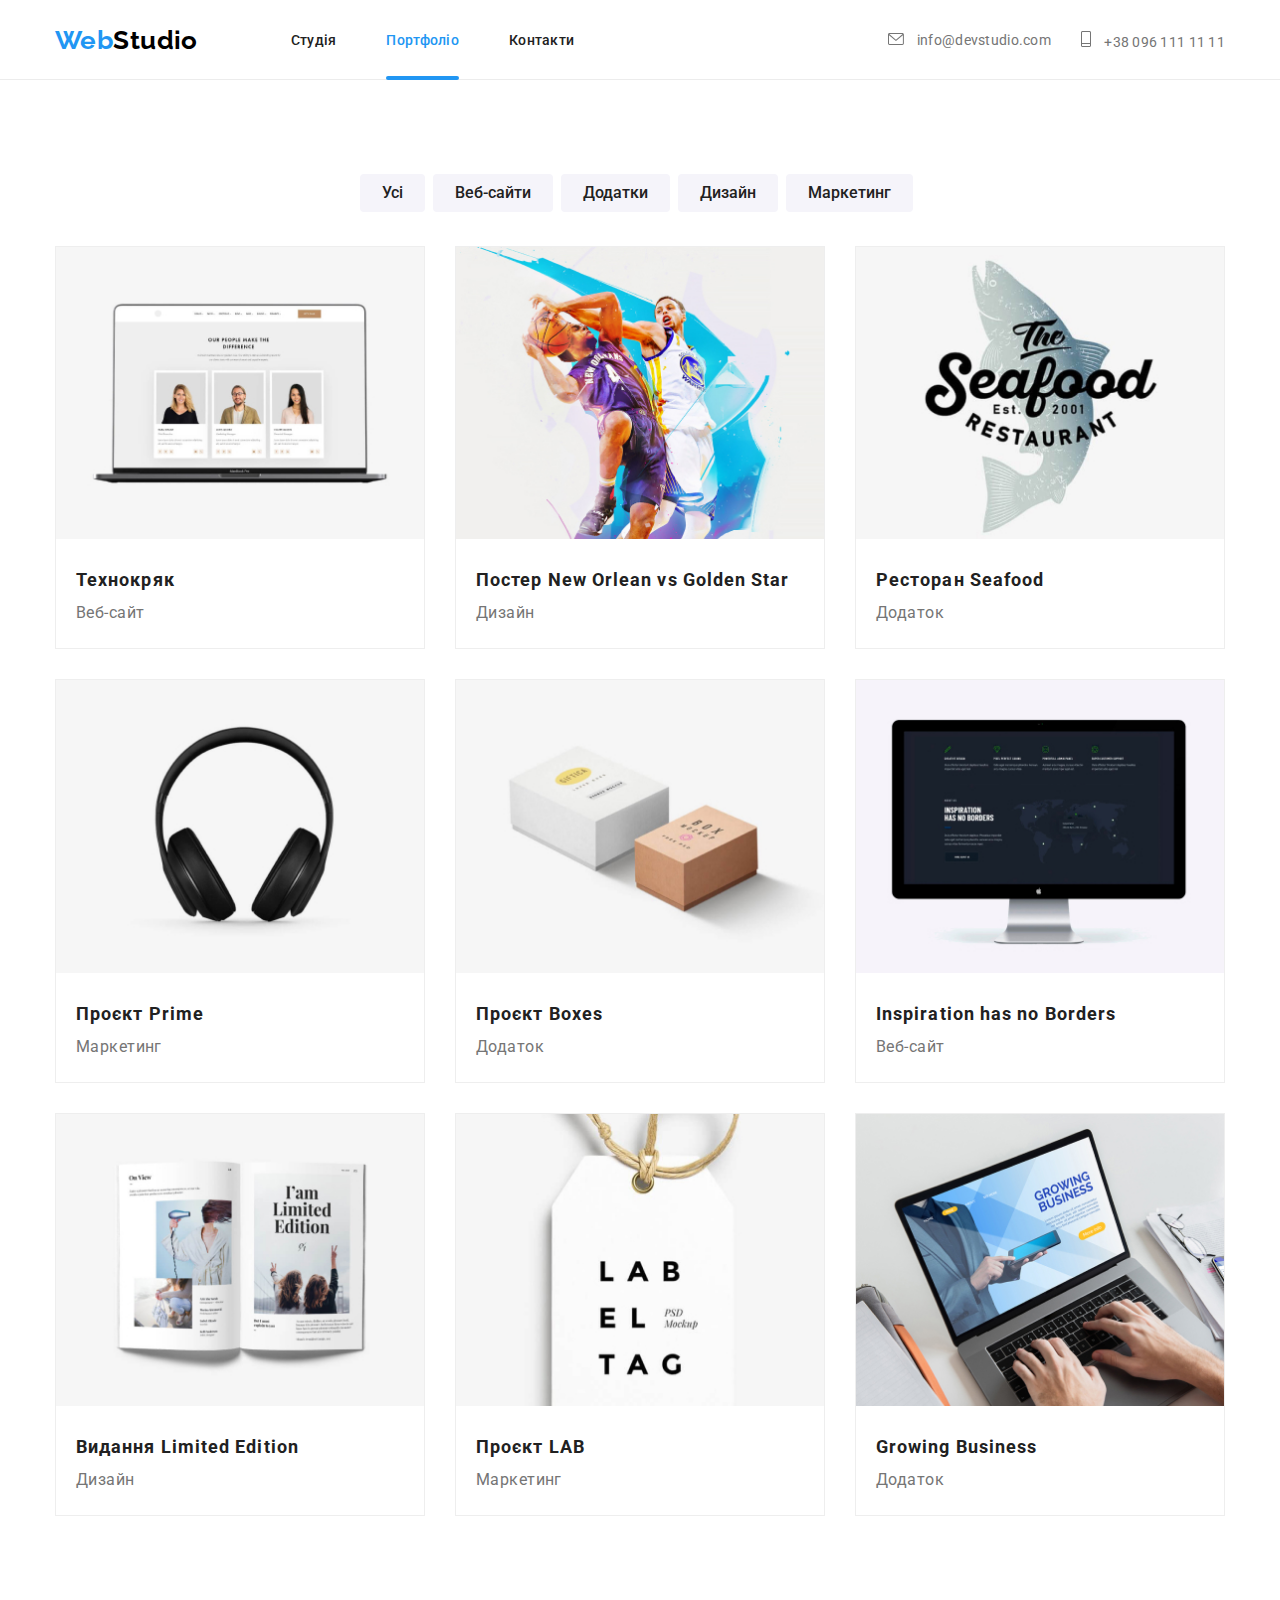
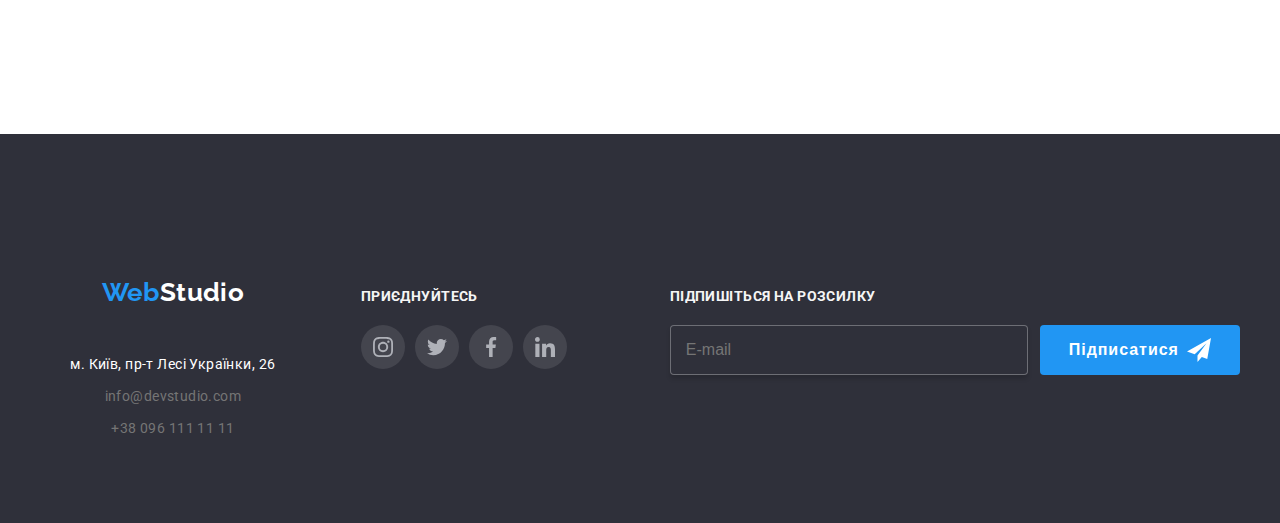
==== commit 142c66d5: "section" ====
--- a/portfolio.html
+++ b/portfolio.html
@@ -89,6 +89,14 @@
           </ul>
           <ul class="header__contacts contacts">
             <li class="contacts__item">
+              <a class="contacts__link-curs" href="tel:+380961111111">
+                <svg class="contacts__icons contacts__icons-phone" width="10" height="16">
+                  <use href="./img/icons.svg#icon-phone"></use>
+                </svg>
+                +38 096 111 11 11</a
+              >
+            </li>
+            <li class="contacts__item">
               <a class="contacts__link" href="mailto:info@devstudio.com">
                 <svg class="contacts__icons contacts__icons-mail" width="16" height="12">
                   <use href="./img/icons.svg#icon-mail"></use>
@@ -96,14 +104,6 @@
                 info@devstudio.com</a
               >
             </li>
-            <li class="contacts__item">
-              <a class="contacts__link" href="tel:+380961111111">
-                <svg class="contacts__icons contacts__icons-phone" width="10" height="16">
-                  <use href="./img/icons.svg#icon-phone"></use>
-                </svg>
-                +38 096 111 11 11</a
-              >
-            </li>
           </ul>
           <ul class="header__networks networks">
             <li class="networks__item">
@@ -129,7 +129,7 @@
       </div>
     </header>
     <main>
-      <section class="work">
+      <section class="section work">
         <div class="container">
           <h1 class="visually-hidden">Проекти</h1>
           <ul class="work-nav">
@@ -557,7 +557,7 @@
               </ul>
             </address>
           </div>
-          <div class="footer-nav">
+          <div class="section footer-nav">
             <p class="footer-form">ПРИЄДНУЙТЕСЬ</p>
             <ul class="footer-nav__social">
               <li class="footer-wapper">
--- a/css/main.min.css
+++ b/css/main.min.css
@@ -1 +1 @@
-:root{--primary-text-color: #212121;--title-text-color: #212121;--accent-text-color: #2196f3;--primary-bg-color: #ffffff;--title-list-text-color: #757575;--secondary-ff: "Raleway", sans-serif;--primary-ff: "Roboto", sans-serif;--footer-bg-color: #2f303a;--logo-link: #000000;--bg-portf-color: #f5f5f5}.footer-icons,.footer-nav__social,.footer-link,.portfolio-wrapper__text,.social__link,.social,.aside-item__link,.aside,.feature-item__icon,.check__box,.check,.form,.btn-submit,.model-btn{display:flex;justify-content:center;align-items:center}.visually-hidden{position:absolute;width:1px;height:1px;margin:-1px;border:0;padding:0;white-space:nowrap;clip-path:inset(100%);clip:rect(0 0 0 0);overflow:hidden}body{font-family:var(--primary-ff);background-color:var(--primary-bg-color);color:var(--primary-text-color);font-size:14px;letter-spacing:.03em;margin:0}ul{list-style:none;padding:0;margin:0}a{text-decoration:none;color:inherit}h1,h2,h3,h4,h5,h6,p{margin:0}.address{font-style:normal}html{box-sizing:border-box}*,*::before,*::after{box-sizing:border-box}.accent,.current{content:"";color:var(--accent-text-color)}button{cursor:pointer}img{max-width:100%}@media screen and (min-width: 1200px){section{padding-top:94px;padding-bottom:94px}}body.model-open{overflow:hidden}.container{margin-left:auto;margin-right:auto;padding-left:15px;padding-right:15px}@media screen and (min-width: 480px){.container{width:480px}}@media screen and (min-width: 768px){.container{width:768px}}@media screen and (min-width: 1200px){.container{width:1200px}}.logo-link{margin-right:93px;font-family:var(--secondary-ff);font-weight:700;font-size:24px;text-align:center;line-height:1.1923076923;color:var(--logo-link)}@media screen and (max-width: 767px){.logo-link{padding:16px 0}}@media screen and (max-width: 1199px){.logo-link{padding:26px 0}}@media screen and (min-width: 1200px){.logo-link{padding:24px 0;font-size:26px}}.model{position:absolute;top:50%;left:50%;max-width:528px;min-height:581px;background-color:var(--primary-bg-color);border-radius:4px solid rgba(0,0,0,.1);transform:translate(-50%, -50%) scale(1);transition:transform 250ms cubic-bezier(0.4, 0, 0.2, 1)}.is-hidden .model{transform:translate(-50%, -50%) scale(0.5)}.backdrop{position:fixed;top:0;right:0;width:100%;height:100%;transition:all 250ms;visibility:visible;background-color:rgba(0,0,0,.1);overflow-y:scroll}.is-hidden{opacity:0;pointer-events:none;visibility:hidden}.model-btn{position:absolute;width:30px;height:30px;top:8px;right:8px;padding:0;background:rgba(0,0,0,0);border-radius:50%;border:1px solid rgba(51,23,23,.1)}.model-btn:hover,.model-btn:focus,.model-btn:focus-within{fill:var(--accent-text-color);transition:250ms cubic-bezier(0.4, 0, 0.2, 1)}.model-icon{width:18px;height:18px;margin:auto}.textarea{resize:none;line-height:1.1666666667;fill:rgba(117,117,117,.5);letter-spacing:.01em;padding:12px 16px;border:1px solid rgba(33,33,33,.2);border-radius:4px;height:120px;font-weight:400;font-size:12px}.textarea:hover,.textarea:focus,.textarea:focus-within{border-color:var(--accent-text-color);outline:none;transition:250ms cubic-bezier(0.4, 0, 0.2, 1)}.btn-submit{text-align:center;width:200px;height:50px;color:var(--primary-bg-color);background-color:var(--accent-text-color);border-radius:4px;border:none;margin:0 auto;margin-top:30px;font-weight:700;font-size:16px;line-height:1.875;letter-spacing:.06em}.btn-submit:hover,.btn-submit:focus{border-color:var(--accent-text-color);outline:none}.header__mobile{display:flex;position:fixed;top:0;left:0;flex-direction:column;justify-content:space-between;width:100vw;width:100%;height:100vh;z-index:10;padding:48px 40px;background-color:var(--primary-bg-color);transform:translateX(-100%);opacity:0;pointer-events:none;box-shadow:0px 4px 8px rgba(0,0,0,.04),0px 2px 4px rgba(0,0,0,.08),0px 1px 3px rgba(0,0,0,.16);transition:transform 250ms cubic-bezier(0.4, 0, 0.2, 1),opacity 250ms 100ms}.header__mobile.is-open{opacity:1;pointer-events:all;transform:translateX(0%)}@media screen and (min-width: 768px){.header__mobile{display:none}}.mobile-menu__btn{position:absolute;right:0px;top:20px;display:block;width:40px;height:40px;margin:0;padding:0;border:none;background-color:rgba(0,0,0,0);fill:currentColor;color:var(--title-text-color)}.mobile-menu__btn:hover{color:var(--accent-text-color)}@media screen and (min-width: 768px){.mobile-menu__btn{display:none}}.mobile-menu__navigations{height:100%;display:flex;flex-direction:column}.mobile-menu__item{margin-bottom:32px}.mobile-menu__link{font-weight:500;font-size:40px;line-height:1.175;letter-spacing:.02em;color:var(--primary-text-color)}.mobile-menu__link-current{color:var(--accent-text-color)}.header__contacts{margin-top:auto;margin-bottom:64px}.contacts__item{padding-top:32px;font-weight:500;font-size:24px;line-height:1.17;letter-spacing:.02em;color:var(--title-list-text-color)}.contacts__link{white-space:nowrap}.contacts__icons{margin-bottom:32px;font-size:34px;line-height:1.18;color:var(--accent-text-color)}.contacts__icons-mail{display:none}.contacts__icons-phone{display:none}.header__networks{display:flex}.networks__item{font-weight:500;font-size:18px;line-height:1.22;letter-spacing:.02em;color:var(--accent-text-color)}.networks__item:not(:last-child){padding-right:10px;border-right-width:1px;border-right-style:solid;border-right-color:rgba(33,33,33,.2)}.networks__item:not(:first-child){padding-left:10px}@media screen and (max-width: 479px){.mobile-menu{padding:9vw}.mobile-menu__link{font-size:8vw}.contacts__item{font-size:5vw}.contacts__item--phone{font-size:7vw}.header__networks{justify-content:center}.networks__item{font-size:4vw}}.form-model{padding:40px}.form{font-weight:400;font-size:12px;line-height:1.1666666667;letter-spacing:.01em;color:var(--title-list-text-color);width:528px;height:581px;box-shadow:0px 1px 3px rgba(0,0,0,.12),0px 1px 1px rgba(0,0,0,.14),0px 2px 1px rgba(0,0,0,.2);border-radius:4px;background-color:var(--primary-bg-color)}.form-text{display:inline-flex;justify-content:center;text-align:center;font-weight:700;font-size:20px;line-height:1.15;color:var(--title-text-color);margin-bottom:12px}.form-field{display:flex;flex-direction:column;margin-bottom:10px;position:relative;width:100%}.form-label{font-size:12px;line-height:1.1666666667;color:var(--title-list-text-color);margin-bottom:4px}.form-input{display:flex;border:1px solid rgba(33,33,33,.2);border-radius:4px;height:40px;font-size:16px;padding-left:40px;transition:250ms cubic-bezier(0.4, 0, 0.2, 1)}.form-input:hover,.form-input:focus,.form-input:focus-within{border-color:var(--accent-text-color);outline:none;transition:250ms cubic-bezier(0.4, 0, 0.2, 1)}.form-field:focus-within>.form-icon{content:"";color:var(--accent-text-color)}.form-icon{position:absolute;bottom:12px;left:12px;width:18px;height:18px;fill:var(--title-text-color)}.form-icon:hover,.form-icon:focus{fill:var(--accent-text-color)}.form-span{color:var(--accent-text-color);text-decoration:none;border-bottom:1px solid var(--accent-text-color)}.check{position:relative;display:flex;align-items:center;font-weight:400;line-height:1.7142857143;padding-top:10px}.check__box{width:16px;height:15px;border:1px solid;border-radius:3px}.check__text{padding-left:7px}.check__input{position:absolute;-webkit-appearance:none;-moz-appearance:none;appearance:none}.check__input:checked+.check__box{border-color:rgba(0,0,0,0)}.check__input:checked+.check__box .check__icon{opacity:1}.check__icon{opacity:0}.hero{text-align:center}@media screen and (min-width: 768px){.hero{padding-top:0px}}.hero__container{max-width:1600px;margin:0 auto;background-color:var(--footer-bg-color);background-repeat:no-repeat;background-size:cover;background-image:linear-gradient(rgba(47, 48, 58, 0.4), rgba(47, 48, 58, 0.4)),url(../img/header.jpg)}@media screen and (max-width: 767px){.hero__container{max-width:480px;height:400px;padding-top:118px;padding-bottom:118px}}@media screen and (max-width: 767px)and (min-device-pixel-ratio: 2),screen and (max-width: 767px)and (min-resolution: 192dpi),screen and (max-width: 767px)and (min-resolution: 2dppx){.hero__container{background-image:linear-gradient(rgba(47, 48, 58, 0.4), rgba(47, 48, 58, 0.4)),url(../img/header-mob.jpg)}}@media screen and (min-width: 768px){.hero__container{width:768px;padding-top:118px;padding-bottom:118px;background-image:linear-gradient(rgba(47, 48, 58, 0.4), rgba(47, 48, 58, 0.4)),url(../img/header-tab.jpg)}}@media screen and (min-width: 768px)and (min-device-pixel-ratio: 2),screen and (min-width: 768px)and (min-resolution: 192dpi),screen and (min-width: 768px)and (min-resolution: 2dppx){.hero__container{background-image:linear-gradient(rgba(47, 48, 58, 0.4), rgba(47, 48, 58, 0.4)),url(../img/header-tab@2x.jpg)}}@media screen and (min-width: 1199px){.hero__container{max-width:1600px;width:100%;min-height:600px;padding-top:200px;padding-bottom:200px;background-image:linear-gradient(rgba(47, 48, 58, 0.4), rgba(47, 48, 58, 0.4)),url(../img/header-desktop.jpg);background-repeat:no-repeat;background-size:cover}}@media screen and (min-width: 1199px)and (min-device-pixel-ratio: 2),screen and (min-width: 1199px)and (min-resolution: 192dpi),screen and (min-width: 1199px)and (min-resolution: 2dppx){.hero__container{background-image:linear-gradient(rgba(47, 48, 58, 0.4), rgba(47, 48, 58, 0.4)),url(../img/header-desktop@2x.jpg)}}.hero__title{text-align:center;letter-spacing:.06em;text-transform:uppercase;font-weight:900;font-size:26px;line-height:1.36;color:var(--primary-bg-color);max-width:696px;margin:0 auto}@media screen and (min-width: 1200px){.hero__title{font-size:44px}}.btn{display:inline-block;min-width:152px;padding:10px 32px;border-radius:4px;text-align:center;margin-top:30px;box-shadow:0px 4px 4px rgba(0,0,0,.15);border-radius:4px}.hero__button{background-color:var(--accent-text-color);font-family:"Roboto";font-style:normal;font-weight:700;font-size:16px;line-height:1.875;letter-spacing:.06em;color:var(--primary-bg-color);padding:10px 32px;border:none}@media screen and (min-width: 768px){.page-header .container{display:flex;align-items:center}}@media screen and (min-width: 767px)and (min-width: 1199px){.header-portfolio .container{display:flex;align-items:center}}.header-portfolio{height:80px;border-bottom:1px solid #ececec}@media screen and (max-width: 767px){.header-tablet{display:none}}@media screen and (max-width: 767px){.menu-tad{display:none}}@media screen and (min-width: 768px){.menu-tad{display:flex;width:100%;align-items:center}}.navigation{display:flex;align-items:center;justify-content:center;width:100%}@media screen and (max-width: 767px){.navigation{justify-content:space-between;position:relative}}.nav{display:flex}.nav-item__line{padding-bottom:28px}.nav-item:not(last-child){margin-right:50px;align-items:center}.nav-item__link{position:relative;display:block;padding-top:32px;padding-bottom:32px;align-items:center}.nav-item__link::before{content:"";position:absolute;bottom:0;left:0;background-color:#2196f3;width:0;height:4px;border-radius:2px;transition:transform 250ms cubic-bezier(0.4, 0, 0.2, 1)}.nav-link{font-weight:500;line-height:1.1428571429;letter-spacing:.02em;color:inherit}.accent,.current{color:var(--accent-text-color)}.accent::before,.current::before{width:100%}.nav-item__link:hover,.nav-item__link:focus{color:var(--accent-text-color)}.nav-item__link:hover::before,.nav-item__link:focus::before{width:100%}@media screen and (max-width: 767px){.contact{display:none}}@media screen and (min-width: 768px){.contact{padding-top:0px;padding-bottom:0px;flex-wrap:wrap}}@media screen and (min-width: 1200px){.contact{display:flex;align-items:center;margin-left:auto}}@media screen and (min-width: 768px)and (max-width: 1199px){.contact-list:not(:last-child){margin-bottom:10px}}@media screen and (min-width: 1200px){.contact-list:not(:last-child){margin-right:30px}}.contact-link{color:var(--title-list-text-color);font-size:14px;line-height:1.1428571429;letter-spacing:.02em;transition:250ms cubic-bezier(0.4, 0, 0.2, 1)}@media screen and (min-width: 1200px){.contact-link{padding-top:32px;padding-bottom:32px}}.contact-link:hover,.contact-link:focus{color:var(--accent-text-color);transition:250ms cubic-bezier(0.4, 0, 0.2, 1)}.contact-icons{margin-right:10px;fill:var(--title-list-text-color)}.contact-link:hover .contact-icons,.contact-link:focus .contact-icons{fill:var(--accent-text-color)}.feature{text-align:left;padding-bottom:0px;padding-top:94px;padding-bottom:94px}@media screen and (min-width: 768px){.feature-list{display:flex;flex-wrap:wrap;justify-content:space-between;gap:30px}}.feature-item{max-width:450px}@media screen and (max-width: 767px){.feature-item:not(:last-child){margin-bottom:30px}}@media screen and (min-width: 768px){.feature-item{width:calc((100% - 30px)/2)}}@media screen and (min-width: 1200px){.feature-item{width:calc((100% - 90px)/4)}}.feature-item__title{font-weight:700;font-size:14px;line-height:1.1428571429;text-transform:uppercase;margin-top:30px;margin-bottom:10px;color:var(--primary-text-color);color:inherit}.feature-item__text{font-size:14px;line-height:1.7142857143;color:var(--title-list-text-color)}.feature-item__icon{width:100%;height:120px;border-radius:4px;background-color:#f5f4fa}@media screen and (max-width: 1199px){.aside{position:absolute;width:1px;height:1px;margin:-1px;border:0;padding:0;white-space:nowrap;clip-path:inset(100%);clip:rect(0 0 0 0);overflow:hidden}}.aside-list{display:inline-flex}.aside-title{font-weight:700;font-size:36px;line-height:1.1666666667;text-align:center;padding-bottom:50px}.aside-item{width:370px}.aside-item__image{text-align:center;justify-content:space-around}.aside-item__link{position:absolute;text-align:center;text-transform:uppercase;white-space:nowrap;width:370px;height:70px;pointer-events:none;color:var(--primary-bg-color);font-weight:700;line-height:1.1428571429;transform:translateY(-105%);background:rgba(47,48,58,.8)}.aside-item:not(:last-child){margin-right:30px}.team{width:100%;padding-bottom:94px;padding-top:94px;background-color:var(--bg-portf-color)}@media screen and (min-width: 480px){.team{margin-bottom:60px}}@media screen and (min-width: 768px){.team__list{display:flex;flex-wrap:wrap;justify-content:space-between}}.team__item{max-width:450px;margin-top:30px;text-align:center;display:inline-block;background-color:var(--primary-bg-color);box-shadow:0px 1px 3px rgba(0,0,0,.12),0px 1px 1px rgba(0,0,0,.14),0px 2px 1px rgba(0,0,0,.2);border-radius:0px 0px 4px 4px}@media screen and (min-width: 768px){.team__item{width:calc((100% - 30px)/2)}}@media screen and (min-width: 1200px){.team__item{width:calc((100% - 90px)/4)}}.team-box__list{text-align:center}.team-box__name{font-size:16px;font-weight:500;line-height:1.1875;text-align:center;padding-top:30px}.team-box__position{font-size:16px;line-height:1.1875;text-align:center;color:var(--title-list-text-color);padding-top:10px}.team__image{width:100%}.social{padding-top:16px;margin-bottom:24px}.social__link{width:44px;height:44px;border-radius:50%;fill:#afb1b8}.social__item:not(:last-child){margin-left:10px}.social__link:hover,.social__link:focus{background-color:var(--accent-text-color)}.social__link:hover .social__icon,.social__link:focus .social__icon{fill:var(--primary-bg-color)}.social__link{transition:250ms cubic-bezier(0.4, 0, 0.2, 1)}@media screen and (min-width: 480px){.clients__list{display:flex;flex-wrap:wrap;justify-content:space-between}}.clients__item{border:1px solid #afb1b8;border-radius:4px;color:var(--title-list-text-color);transition:250ms cubic-bezier(0.4, 0, 0.2, 1);margin-bottom:30px}@media screen and (min-width: 480px){.clients__item{width:210px;height:92px;width:calc((100% - 30px)/2);display:flex;justify-content:center;align-items:center}}@media screen and (min-width: 768px){.clients__item{width:226px;height:92px;width:calc((100% - 60px)/3)}}@media screen and (min-width: 1200px){.clients__item{width:170px;width:calc((100% - 150px)/6)}}.clients__link{display:flex;align-items:center;justify-content:center}.clients__icon{width:106px;height:60px;fill:currentColor}.clients__item:hover,.clients__item:focus{color:var(--accent-text-color);border-color:var(--accent-text-color)}.portfolio{padding-top:0;padding-bottom:0}@media screen and (min-width: 1200px){.portfolio{justify-content:space-between;margin-top:34px;margin-bottom:94px}}@media screen and (min-width: 480px){.portfolio{margin-top:40px;margin-bottom:60px}}@media screen and (min-width: 768px){.portfolio{margin-top:14px;margin-bottom:60px;display:flex;flex-wrap:wrap;justify-content:space-around}}.portfolio-item{border:1px solid #eee}@media screen and (min-width: 768px){.portfolio-item{width:calc((100% - 30px)/2);margin-bottom:30px;display:flex;flex-wrap:wrap;justify-content:space-between}}@media screen and (min-width: 1200px){.portfolio-item{width:calc((100% - 60px)/3);justify-content:space-between}}.portfolio-wrapper{display:flex;position:relative;overflow:hidden}.portfolio-wrapper__text{position:absolute;width:100%;height:100%;transform:translateY(101%);transition:transform 250ms cubic-bezier(0.4, 0, 0.2, 1);padding:63px 24px;color:var(--primary-bg-color);border:none;background-color:rgba(33,150,243,.9);font-weight:400;font-size:18px;line-height:28px}.portfolio-item__link:hover .portfolio-wrapper__text,.portfolio-item__link:focus .portfolio-wrapper__text{transform:translateY(0)}.portfolio-box{padding:20px;color:inherit}.portfolio-box__project{font-weight:700;font-size:18px;letter-spacing:.06em;line-height:2;color:var(--title-text-color);color:inherit}.portfolio-box__text{font-weight:400;font-size:16px;line-height:1.875;color:var(--title-list-text-color)}@media screen and (max-width: 767px){.work-nav{width:100%;display:flex;flex-wrap:wrap;margin:60px 0}}@media screen and (min-width: 768px){.work-nav{display:flex;justify-content:center;margin-top:60px;margin-bottom:30px}}@media screen and (max-width: 767px){.work-item{margin-top:21px;margin-right:30px}}@media screen and (min-width: 768px){.work-item{margin-right:8px}}.work-item .work-item__button{color:inherit;font-weight:500;font-size:16px;line-height:1.625;color:var(--primary-text-color);text-align:center;font-family:var(--primary-ff)}.work-item .filter-btn{padding:6px 22px;border:none;color:var(--primary-text-color);background-color:#f5f4fa;border-radius:4px;border:none;border-radius:4px}.work-item .filter-btn:hover,.work-item .filter-btn:focus{color:var(--primary-bg-color);background-color:var(--accent-text-color);border:none;transition:250ms cubic-bezier(0.4, 0, 0.2, 1)}.footer{background-color:var(--footer-bg-color);max-width:1600px;margin:0 auto}.footer .container{padding-top:60px;padding-bottom:60px}@media screen and (max-width: 1199px){.footer-iner{text-align:center}}@media screen and (min-width: 768px){.footer-iner{display:flex;flex-wrap:wrap;justify-content:space-around;align-items:baseline}}@media screen and (min-width: 1200px){.footer-iner{flex-wrap:nowrap}}@media screen and (min-width: 480px)and (max-width: 1199px){.footer-iner .footer-text{display:flex;text-align:center;flex-direction:row;margin-left:auto;margin-right:auto}}.logo-footer{color:var(--primary-bg-color)}.footer .logo{color:var(--primary-bg-color);line-height:1.1923076923;font-family:var(--secondary-ff)}.footer-adres__item{font-weight:400;line-height:1.7142857143;color:var(--primary-bg-color);font-weight:400;list-style:none;font-style:normal;text-align:center}.footer-adres__item__link{width:231px}@media screen and (min-width: 480px){.footer-adres__item__link{margin-bottom:8px}}.footer-adres__link:focus,.footer-adres__link:hover{color:var(--accent-text-color)}.footer-adres__link{transition:translate 250ms cubic-bezier(0.4, 0, 0.2, 1)}.footer-link{width:44px;height:44px;border-radius:50%;background:rgba(255,255,255,.1)}.footer-link:hover,.footer-link:focus{background-color:var(--accent-text-color)}.footer-icons{fill:#afb1b8}.footer-link:hover .footer-icons,.footer-link:focus .footer-icons{fill:var(--primary-bg-color)}.footer-link{transition:250ms cubic-bezier(0.4, 0, 0.2, 1)}.footer-nav{color:var(--primary-bg-color)}@media screen and (max-width: 767px){.footer-nav{display:flex;flex-direction:column;margin-bottom:60px}}@media screen and (max-width: 1199px){.footer-nav{text-align:center}}@media screen and (min-width: 768px)and (max-width: 1199px){.footer-nav{display:inline-block}}@media screen and (min-width: 1200px){.footer-nav{margin-right:93px;margin-left:70px}}@media screen and (min-width: 480px),screen and (max-width: 1199px){.footer-nav__line{display:flex;text-align:center;flex-direction:row;margin-left:auto;margin-right:auto}}.footer-nav__social{margin-top:20px}.footer-name{width:100%;margin-bottom:9px}@media screen and (min-width: 480px),screen and (max-width: 767px){.footer-name{margin-bottom:20px;display:block;text-align:center}}.footer-wapper{margin-right:10px;width:44px;height:44px}.footer-contacts{color:rgba(255,255,255,.6);text-decoration:none;font-weight:400;font-size:14px;line-height:1.7142857143}@media screen and (min-width: 480px){.footer-contacts{padding-top:8px}}@media screen and (min-width: 480px){.footer-data{text-align:center;margin-left:auto;margin-right:auto}}@media screen and (min-width: 1200px){.footer-data{display:flex;height:105px}}@media screen and (min-width: 480px){.footer-item{text-align:center}}@media screen and (max-width: 1199px){.footer-item{text-align:center}}@media screen and (min-width: 768px)and (max-width: 1199px){.footer-item{text-align:center}}@media screen and (min-width: 1200px){.footer-item{padding-top:12px}}.footer-form{font-weight:700;font-size:14px;line-height:1.2142857143;color:var(--bg-portf-color);margin-bottom:20px}@media screen and (min-width: 480px){.footer-form{margin-bottom:20px;margin-top:60px;text-align:center}}@media screen and (min-width: 1200px){.footer-form{text-align:left;margin-top:0px}}.footer-label{color:var(--primary-bg-color)}.footer-input{font-size:16px;line-height:1.25;border:1px solid rgba(255,255,255,.3);border-radius:4px;box-shadow:0px 4px 4px rgba(0,0,0,.15);outline:none;background-color:var(--footer-bg-color);color:var(--bg-portf-color);padding-left:16px}@media screen and (max-width: 480px){.footer-input{width:100%;height:50px;margin-bottom:20px;padding-left:15px;padding-right:15px}}@media screen and (min-width: 768px){.footer-input{width:100%;height:50px;padding-left:16px;margin-bottom:20px}}@media screen and (min-width: 1200px){.footer-input{width:358px}}.footer-input::placeholder{content:""}.checkbox-custom{width:16px;height:15px;fill:var(--primary-text-color)}.checkbox-custom:focus-within{color:var(--primary-bg-color);background-color:var(--accent-text-color)}.footer-submit{font-weight:700;font-size:16px;line-height:1.875;letter-spacing:.06em;color:var(--primary-bg-color);border-radius:4px;border:var(--bg-portf-color);background-color:var(--accent-text-color);width:200px;height:50px}@media screen and (min-width: 1200px){.footer-submit{display:flex;align-items:center;justify-content:center;margin-left:12px}}.footer-icon{width:24px;height:24px;margin-left:8px;fill:var(--primary-bg-color)}.location{color:var(--primary-bg-color);text-decoration:none}/*# sourceMappingURL=main.min.css.map */+:root{--primary-text-color: #212121;--title-text-color: #212121;--accent-text-color: #2196f3;--primary-bg-color: #ffffff;--title-list-text-color: #757575;--secondary-ff: "Raleway", sans-serif;--primary-ff: "Roboto", sans-serif;--footer-bg-color: #2f303a;--logo-link: #000000;--bg-portf-color: #f5f5f5}.footer-icons,.footer-nav__social,.footer-link,.portfolio-wrapper__text,.social__link,.social,.aside-item__link,.aside,.feature-item__icon,.check__box,.check,.form,.btn-submit,.model-btn{display:flex;justify-content:center;align-items:center}.visually-hidden{position:absolute;width:1px;height:1px;margin:-1px;border:0;padding:0;white-space:nowrap;clip-path:inset(100%);clip:rect(0 0 0 0);overflow:hidden}body{font-family:var(--primary-ff);background-color:var(--primary-bg-color);color:var(--primary-text-color);font-size:14px;letter-spacing:.03em;margin:0}ul{list-style:none;padding:0;margin:0}a{text-decoration:none;color:inherit}h1,h2,h3,h4,h5,h6,p{margin:0}.address{font-style:normal}html{box-sizing:border-box}*,*::before,*::after{box-sizing:border-box}.accent,.current{content:"";color:var(--accent-text-color)}button{cursor:pointer}img{max-width:100%}picture img{width:100%}.section{padding-top:60px;padding-bottom:60px}@media screen and (min-width: 1200px){.section{padding-top:94px;padding-bottom:94px}}body.model-open{overflow:hidden}.container{margin-left:auto;margin-right:auto;padding-left:15px;padding-right:15px}@media screen and (min-width: 480px){.container{width:480px}}@media screen and (min-width: 768px){.container{width:768px}}@media screen and (min-width: 1200px){.container{width:1200px}}.logo-link{margin-right:93px;font-family:var(--secondary-ff);font-weight:700;font-size:24px;text-align:center;line-height:1.1923076923;color:var(--logo-link)}@media screen and (max-width: 767px){.logo-link{padding:16px 0}}@media screen and (max-width: 1199px){.logo-link{padding:26px 0}}@media screen and (min-width: 1200px){.logo-link{padding:24px 0;font-size:26px}}.model{position:absolute;top:50%;left:50%;max-width:528px;min-height:581px;background-color:var(--primary-bg-color);border-radius:4px solid rgba(0,0,0,.1);transform:translate(-50%, -50%) scale(1);transition:transform 250ms cubic-bezier(0.4, 0, 0.2, 1)}.is-hidden .model{transform:translate(-50%, -50%) scale(0.5)}.backdrop{position:fixed;top:0;right:0;width:100%;height:100%;transition:all 250ms;visibility:visible;background-color:rgba(0,0,0,.1);overflow-y:scroll}.is-hidden{opacity:0;pointer-events:none;visibility:hidden}.model-btn{position:absolute;width:30px;height:30px;top:8px;right:8px;padding:0;background:rgba(0,0,0,0);border-radius:50%;border:1px solid rgba(51,23,23,.1)}.model-btn:hover,.model-btn:focus,.model-btn:focus-within{fill:var(--accent-text-color);transition:250ms cubic-bezier(0.4, 0, 0.2, 1)}.model-icon{width:18px;height:18px;margin:auto}.textarea{resize:none;line-height:1.1666666667;fill:rgba(117,117,117,.5);letter-spacing:.01em;padding:12px 16px;border:1px solid rgba(33,33,33,.2);border-radius:4px;height:120px;font-weight:400;font-size:12px}.textarea:hover,.textarea:focus,.textarea:focus-within{border-color:var(--accent-text-color);outline:none;transition:250ms cubic-bezier(0.4, 0, 0.2, 1)}.btn-submit{text-align:center;width:200px;height:50px;color:var(--primary-bg-color);background-color:var(--accent-text-color);border-radius:4px;border:none;margin:0 auto;margin-top:30px;font-weight:700;font-size:16px;line-height:1.875;letter-spacing:.06em}.btn-submit:hover,.btn-submit:focus{border-color:var(--accent-text-color);outline:none}.header__mobile{display:flex;position:fixed;top:0;left:0;flex-direction:column;justify-content:space-between;width:100vw;width:100%;height:100vh;z-index:10;padding:48px 40px;background-color:var(--primary-bg-color);transform:translateX(-100%);opacity:0;pointer-events:none;box-shadow:0px 4px 8px rgba(0,0,0,.04),0px 2px 4px rgba(0,0,0,.08),0px 1px 3px rgba(0,0,0,.16);transition:transform 250ms cubic-bezier(0.4, 0, 0.2, 1),opacity 250ms 100ms}.header__mobile.is-open{opacity:1;pointer-events:all;transform:translateX(0%)}@media screen and (min-width: 768px){.header__mobile{display:none}}.mobile-menu__btn{position:absolute;right:0px;top:20px;display:block;width:40px;height:40px;margin:0;padding:0;border:none;background-color:rgba(0,0,0,0);fill:currentColor;color:var(--title-text-color)}.mobile-menu__btn:hover{color:var(--accent-text-color)}@media screen and (min-width: 768px){.mobile-menu__btn{display:none}}.mobile-menu__navigations{height:100%;display:flex;flex-direction:column}.mobile-menu__item{margin-bottom:32px}.mobile-menu__link{font-weight:500;font-size:40px;line-height:1.175;letter-spacing:.02em;color:var(--primary-text-color)}.mobile-menu__link-current{color:var(--accent-text-color)}.header__contacts{margin-top:auto;margin-bottom:64px}.contacts__item{padding-top:32px;font-weight:500;font-size:24px;line-height:1.17;letter-spacing:.02em;color:var(--title-list-text-color)}.contacts__link-curs{font-weight:500;font-size:34px;line-height:1.1764705882;letter-spacing:.02em;color:var(--accent-text-color)}@media screen and (max-width: 480){.contacts__link-curs{font-size:30px;line-height:1.2666666667}}.contacts__link{white-space:nowrap}.contacts__icons{margin-bottom:32px;font-size:34px;line-height:1.18;color:var(--accent-text-color)}.contacts__icons-mail{display:none}.contacts__icons-phone{display:none}.header__networks{display:flex}.networks__item{font-weight:500;font-size:18px;line-height:1.22;letter-spacing:.02em;color:var(--accent-text-color)}.networks__item:not(:last-child){padding-right:10px;margin-right:10px;border-right-width:1px;border-right-style:solid;border-right-color:rgba(33,33,33,.2)}@media screen and (max-width: 479px){.mobile-menu{padding:9vw}.mobile-menu__link{font-size:8vw}.contacts__item{font-size:5vw}.contacts__item--phone{font-size:7vw}.header__networks{flex-wrap:wrap}.networks__item{font-size:4vw}}.form-model{padding:40px}.form{font-weight:400;font-size:12px;line-height:1.1666666667;letter-spacing:.01em;color:var(--title-list-text-color);width:528px;height:581px;box-shadow:0px 1px 3px rgba(0,0,0,.12),0px 1px 1px rgba(0,0,0,.14),0px 2px 1px rgba(0,0,0,.2);border-radius:4px;background-color:var(--primary-bg-color)}.form-text{display:inline-flex;justify-content:center;text-align:center;font-weight:700;font-size:20px;line-height:1.15;color:var(--title-text-color);margin-bottom:12px}.form-field{display:flex;flex-direction:column;margin-bottom:10px;position:relative;width:100%}.form-label{font-size:12px;line-height:1.1666666667;color:var(--title-list-text-color);margin-bottom:4px}.form-input{display:flex;border:1px solid rgba(33,33,33,.2);border-radius:4px;height:40px;font-size:16px;padding-left:40px;transition:250ms cubic-bezier(0.4, 0, 0.2, 1)}.form-input:hover,.form-input:focus,.form-input:focus-within{border-color:var(--accent-text-color);outline:none;transition:250ms cubic-bezier(0.4, 0, 0.2, 1)}.form-field:focus-within>.form-icon{content:"";color:var(--accent-text-color)}.form-icon{position:absolute;bottom:12px;left:12px;width:18px;height:18px;fill:var(--title-text-color)}.form-icon:hover,.form-icon:focus{fill:var(--accent-text-color)}.form-span{color:var(--accent-text-color);text-decoration:none;border-bottom:1px solid var(--accent-text-color)}.check{position:relative;display:flex;align-items:center;font-weight:400;line-height:1.7142857143;padding-top:10px}.check__box{width:16px;height:15px;border:1px solid;border-radius:3px}.check__text{padding-left:7px}.check__input{position:absolute;-webkit-appearance:none;-moz-appearance:none;appearance:none}.check__input:checked+.check__box{border-color:rgba(0,0,0,0)}.check__input:checked+.check__box .check__icon{opacity:1}.check__icon{opacity:0}.hero{max-width:1600px;margin:0 auto;text-align:center;background-color:var(--footer-bg-color);background-repeat:no-repeat;background-size:cover;background-position:center;background-image:linear-gradient(rgba(47, 48, 58, 0.4), rgba(47, 48, 58, 0.4)),url(../img/header.jpg)}@media screen and (max-width: 767px){.hero{max-width:480px;height:400px;padding-top:118px;padding-bottom:118px}}@media screen and (max-width: 767px)and (min-device-pixel-ratio: 2),screen and (max-width: 767px)and (min-resolution: 192dpi),screen and (max-width: 767px)and (min-resolution: 2dppx){.hero{background-image:linear-gradient(rgba(47, 48, 58, 0.4), rgba(47, 48, 58, 0.4)),url(../img/header-mob.jpg)}}@media screen and (min-width: 768px){.hero{width:768px;padding-top:118px;padding-bottom:118px;background-image:linear-gradient(rgba(47, 48, 58, 0.4), rgba(47, 48, 58, 0.4)),url(../img/header-tab.jpg)}}@media screen and (min-width: 768px)and (min-device-pixel-ratio: 2),screen and (min-width: 768px)and (min-resolution: 192dpi),screen and (min-width: 768px)and (min-resolution: 2dppx){.hero{background-image:linear-gradient(rgba(47, 48, 58, 0.4), rgba(47, 48, 58, 0.4)),url(../img/header-tab@2x.jpg)}}@media screen and (min-width: 1199px){.hero{max-width:1600px;width:100%;min-height:600px;padding-top:200px;padding-bottom:200px;background-image:linear-gradient(rgba(47, 48, 58, 0.4), rgba(47, 48, 58, 0.4)),url(../img/header-desktop.jpg);background-repeat:no-repeat;background-size:cover}}@media screen and (min-width: 1199px)and (min-device-pixel-ratio: 2),screen and (min-width: 1199px)and (min-resolution: 192dpi),screen and (min-width: 1199px)and (min-resolution: 2dppx){.hero{background-image:linear-gradient(rgba(47, 48, 58, 0.4), rgba(47, 48, 58, 0.4)),url(../img/header-desktop@2x.jpg)}}.hero__title{text-align:center;letter-spacing:.06em;text-transform:uppercase;font-weight:900;font-size:26px;line-height:1.36;color:var(--primary-bg-color);max-width:696px;margin:0 auto}@media screen and (min-width: 1200px){.hero__title{font-size:44px}}.btn{display:inline-block;min-width:152px;padding:10px 32px;border-radius:4px;text-align:center;margin-top:30px;box-shadow:0px 4px 4px rgba(0,0,0,.15);border-radius:4px}.hero__button{background-color:var(--accent-text-color);font-family:"Roboto";font-style:normal;font-weight:700;font-size:16px;line-height:1.875;letter-spacing:.06em;color:var(--primary-bg-color);padding:10px 32px;border:none}@media screen and (min-width: 768px){.page-header .container{display:flex;align-items:center}}@media screen and (min-width: 767px)and (min-width: 1199px){.header-portfolio .container{display:flex;align-items:center}}.header-portfolio{height:80px;border-bottom:1px solid #ececec}@media screen and (max-width: 767px){.header-tablet{display:none}}@media screen and (max-width: 767px){.menu-tad{display:none}}@media screen and (min-width: 768px){.menu-tad{display:flex;width:100%;align-items:center}}.navigation{display:flex;align-items:center;justify-content:center;width:100%}@media screen and (max-width: 767px){.navigation{justify-content:space-between;position:relative}}.nav{display:flex}.nav-item__line{padding-bottom:28px}.nav-item:not(last-child){margin-right:50px;align-items:center}.nav-item__link{position:relative;display:block;padding-top:32px;padding-bottom:32px;align-items:center}.nav-item__link::before{content:"";position:absolute;bottom:0;left:0;background-color:#2196f3;width:0;height:4px;border-radius:2px;transition:transform 250ms cubic-bezier(0.4, 0, 0.2, 1)}.nav-link{font-weight:500;line-height:1.1428571429;letter-spacing:.02em;color:inherit}.accent,.current{color:var(--accent-text-color)}.accent::before,.current::before{width:100%}.nav-item__link:hover,.nav-item__link:focus{color:var(--accent-text-color)}.nav-item__link:hover::before,.nav-item__link:focus::before{width:100%}@media screen and (max-width: 767px){.contact{display:none}}@media screen and (min-width: 768px){.contact{padding-top:0px;padding-bottom:0px;flex-wrap:wrap}}@media screen and (min-width: 1200px){.contact{display:flex;align-items:center;margin-left:auto}}@media screen and (min-width: 768px)and (max-width: 1199px){.contact-list:not(:last-child){margin-bottom:10px}}@media screen and (min-width: 1200px){.contact-list:not(:last-child){margin-right:30px}}.contact-link{color:var(--title-list-text-color);font-size:14px;line-height:1.1428571429;letter-spacing:.02em;transition:250ms cubic-bezier(0.4, 0, 0.2, 1)}@media screen and (min-width: 1200px){.contact-link{padding-top:32px;padding-bottom:32px}}.contact-link:hover,.contact-link:focus{color:var(--accent-text-color);transition:250ms cubic-bezier(0.4, 0, 0.2, 1)}.contact-icons{margin-right:10px;fill:var(--title-list-text-color)}.contact-link:hover .contact-icons,.contact-link:focus .contact-icons{fill:var(--accent-text-color)}.feature{text-align:left;padding-bottom:0px}@media screen and (min-width: 768px){.feature-list{display:flex;flex-wrap:wrap;justify-content:space-between;gap:30px}}.feature-item{max-width:450px}@media screen and (max-width: 767px){.feature-item:not(:last-child){margin-bottom:30px}}@media screen and (min-width: 768px){.feature-item{width:calc((100% - 30px)/2)}}@media screen and (min-width: 1200px){.feature-item{width:calc((100% - 90px)/4)}}.feature-item__title{font-weight:700;font-size:14px;line-height:1.1428571429;text-transform:uppercase;margin-top:30px;margin-bottom:10px;color:var(--primary-text-color);color:inherit}@media screen and (max-width: 767px){.feature-item__title{text-align:center}}.feature-item__text{font-size:14px;line-height:1.7142857143;color:var(--title-list-text-color)}.feature-item__icon{width:100%;height:120px;border-radius:4px;background-color:#f5f4fa}@media screen and (max-width: 1199px){.aside{position:absolute;width:1px;height:1px;margin:-1px;border:0;padding:0;white-space:nowrap;clip-path:inset(100%);clip:rect(0 0 0 0);overflow:hidden}}.aside-list{display:inline-flex}.aside-title{font-weight:700;font-size:36px;line-height:1.1666666667;text-align:center;padding-bottom:50px}.aside-item{width:370px}.aside-item__image{text-align:center;justify-content:space-around}.aside-item__link{position:absolute;text-align:center;text-transform:uppercase;white-space:nowrap;width:370px;height:70px;pointer-events:none;color:var(--primary-bg-color);font-weight:700;line-height:1.1428571429;transform:translateY(-105%);background:rgba(47,48,58,.8)}.aside-item:not(:last-child){margin-right:30px}.team{width:100%;background-color:var(--bg-portf-color)}@media screen and (min-width: 480px){.team{margin-bottom:60px}}@media screen and (min-width: 768px){.team__list{display:flex;flex-wrap:wrap;justify-content:space-between}}.team__item{max-width:450px;margin-top:30px;text-align:center;display:inline-block;background-color:var(--primary-bg-color);box-shadow:0px 1px 3px rgba(0,0,0,.12),0px 1px 1px rgba(0,0,0,.14),0px 2px 1px rgba(0,0,0,.2);border-radius:0px 0px 4px 4px}@media screen and (min-width: 768px){.team__item{width:calc((100% - 30px)/2)}}@media screen and (min-width: 1200px){.team__item{width:calc((100% - 90px)/4)}}.team-box__list{text-align:center}.team-box__name{font-size:16px;font-weight:500;line-height:1.1875;text-align:center;padding-top:30px}.team-box__position{font-size:16px;line-height:1.1875;text-align:center;color:var(--title-list-text-color);padding-top:10px}.team__image{width:100%}.social{padding-top:16px;margin-bottom:24px}.social__link{width:44px;height:44px;border-radius:50%;fill:#afb1b8}.social__item:not(:last-child){margin-left:10px}.social__link:hover,.social__link:focus{background-color:var(--accent-text-color)}.social__link:hover .social__icon,.social__link:focus .social__icon{fill:var(--primary-bg-color)}.social__link{transition:250ms cubic-bezier(0.4, 0, 0.2, 1)}@media screen and (min-width: 480px){.clients__list{display:flex;flex-wrap:wrap;justify-content:space-between}}.clients__item{border:1px solid #afb1b8;border-radius:4px;color:var(--title-list-text-color);transition:250ms cubic-bezier(0.4, 0, 0.2, 1);margin-bottom:30px}@media screen and (min-width: 480px){.clients__item{width:calc((100% - 30px)/2);display:flex;justify-content:center;align-items:center}}@media screen and (min-width: 768px){.clients__item{width:calc((100% - 60px)/3)}}@media screen and (min-width: 1200px){.clients__item{width:calc((100% - 150px)/6)}}.clients__link{height:92px;display:flex;align-items:center;justify-content:center}.clients__icon{width:106px;height:60px;fill:currentColor}.clients__item:hover,.clients__item:focus{color:var(--accent-text-color);border-color:var(--accent-text-color)}.portfolio{padding-top:0;padding-bottom:0}@media screen and (min-width: 480px){.portfolio{margin-bottom:60px}}@media screen and (min-width: 768px){.portfolio{margin-top:14px;display:flex;flex-wrap:wrap;justify-content:space-between}}@media screen and (min-width: 1200px){.portfolio{margin-top:34px;margin-bottom:94px}}.portfolio-item{border:1px solid #eee}@media screen and (min-width: 768px){.portfolio-item{width:calc((100% - 30px)/2);margin-bottom:30px;display:flex;flex-wrap:wrap;justify-content:space-between}}@media screen and (min-width: 1200px){.portfolio-item{width:calc((100% - 60px)/3);justify-content:space-between}}.portfolio-wrapper{display:flex;position:relative;overflow:hidden}.portfolio-wrapper__text{position:absolute;width:100%;height:100%;transform:translateY(101%);transition:transform 250ms cubic-bezier(0.4, 0, 0.2, 1);padding:63px 24px;color:var(--primary-bg-color);border:none;background-color:rgba(33,150,243,.9);font-weight:400;font-size:18px;line-height:28px}.portfolio-item__link:hover .portfolio-wrapper__text,.portfolio-item__link:focus .portfolio-wrapper__text{transform:translateY(0)}.portfolio-box{padding:20px;color:inherit}.portfolio-box__project{font-weight:700;font-size:18px;letter-spacing:.06em;line-height:2;color:var(--title-text-color);color:inherit}.portfolio-box__text{font-weight:400;font-size:16px;line-height:1.875;color:var(--title-list-text-color)}@media screen and (max-width: 767px){.work-nav{width:100%;display:flex;flex-wrap:wrap;margin-top:-21px;margin-bottom:40px}}@media screen and (min-width: 768px){.work-nav{display:flex;justify-content:center;margin-bottom:30px}}.work-item{margin-right:8px}@media screen and (max-width: 767px){.work-item{margin-top:21px}}.work-item .work-item__button{color:inherit;font-weight:500;font-size:16px;line-height:1.625;color:var(--primary-text-color);text-align:center;font-family:var(--primary-ff)}.work-item .filter-btn{padding:6px 22px;border:none;color:var(--primary-text-color);background-color:#f5f4fa;border-radius:4px;border:none;border-radius:4px}.work-item .filter-btn:hover,.work-item .filter-btn:focus{color:var(--primary-bg-color);background-color:var(--accent-text-color);border:none;transition:250ms cubic-bezier(0.4, 0, 0.2, 1)}.footer{background-color:var(--footer-bg-color);max-width:1600px;margin:0 auto}.footer .container{padding-top:60px;padding-bottom:60px}@media screen and (max-width: 1199px){.footer-iner{text-align:center}}@media screen and (min-width: 768px){.footer-iner{display:flex;flex-wrap:wrap;justify-content:space-around;align-items:baseline}}@media screen and (min-width: 1200px){.footer-iner{flex-wrap:nowrap}}@media screen and (min-width: 480px)and (max-width: 1199px){.footer-iner .footer-text{display:flex;text-align:center;flex-direction:row;margin-left:auto;margin-right:auto}}.logo-footer{color:var(--primary-bg-color)}.footer .logo{color:var(--primary-bg-color);line-height:1.1923076923;font-family:var(--secondary-ff)}.footer-adres__item{font-weight:400;line-height:1.7142857143;color:var(--title-list-text-color);font-weight:400;list-style:none;font-style:normal;text-align:center;margin-bottom:8px}.footer-adres__item__link{width:231px}.footer-adres__link:focus,.footer-adres__link:hover{color:var(--accent-text-color)}.footer-adres__link{transition:translate 250ms cubic-bezier(0.4, 0, 0.2, 1)}.footer-link{width:44px;height:44px;border-radius:50%;background:rgba(255,255,255,.1)}.footer-link:hover,.footer-link:focus{background-color:var(--accent-text-color)}.footer-icons{fill:#afb1b8}.footer-link:hover .footer-icons,.footer-link:focus .footer-icons{fill:var(--primary-bg-color)}.footer-link{transition:250ms cubic-bezier(0.4, 0, 0.2, 1)}.footer-nav{color:var(--primary-bg-color)}@media screen and (max-width: 767px){.footer-nav{display:flex;flex-direction:column;margin-bottom:60px}}@media screen and (max-width: 1199px){.footer-nav{text-align:center}}@media screen and (min-width: 768px)and (max-width: 1199px){.footer-nav{display:inline-block}}@media screen and (min-width: 1200px){.footer-nav{margin-right:93px;margin-left:70px}}@media screen and (min-width: 480px),screen and (max-width: 1199px){.footer-nav__line{display:flex;text-align:center;flex-direction:row;margin-left:auto;margin-right:auto}}.footer-nav__social{margin-top:20px}.footer-name{width:100%;margin-bottom:9px}@media screen and (min-width: 480px),screen and (max-width: 767px){.footer-name{margin-bottom:20px;display:block;text-align:center}}.footer-wapper{margin-right:10px;width:44px;height:44px}.footer-contacts{color:rgba(255,255,255,.6);text-decoration:none;font-weight:400;font-size:14px;line-height:1.7142857143}@media screen and (min-width: 480px){.footer-contacts{padding-top:8px}}@media screen and (min-width: 480px){.footer-data{text-align:center;margin-left:auto;margin-right:auto}}@media screen and (min-width: 1200px){.footer-data{display:flex;height:105px}}@media screen and (min-width: 480px){.footer-item{text-align:center}}@media screen and (max-width: 1199px){.footer-item{text-align:center}}@media screen and (min-width: 768px)and (max-width: 1199px){.footer-item{text-align:center}}@media screen and (min-width: 1200px){.footer-item{padding-top:12px}}.footer-form{font-weight:700;font-size:14px;line-height:1.2142857143;color:var(--bg-portf-color);margin-bottom:20px}@media screen and (min-width: 480px){.footer-form{margin-bottom:20px;margin-top:60px;text-align:center}}@media screen and (min-width: 1200px){.footer-form{text-align:left;margin-top:0px}}.footer-label{color:var(--primary-bg-color)}.footer-input{font-size:16px;line-height:1.25;width:100%;height:50px;border:1px solid rgba(255,255,255,.3);border-radius:4px;box-shadow:0px 4px 4px rgba(0,0,0,.15);outline:none;background-color:var(--footer-bg-color);color:var(--bg-portf-color);margin-bottom:20px;padding-left:15px;padding-right:15px}@media screen and (min-width: 1200px){.footer-input{width:358px}}.footer-input::placeholder{content:""}.checkbox-custom{width:16px;height:15px;fill:var(--primary-text-color)}.checkbox-custom:focus-within{color:var(--primary-bg-color);background-color:var(--accent-text-color)}.footer-submit{font-weight:700;font-size:16px;line-height:1.875;letter-spacing:.06em;color:var(--primary-bg-color);border-radius:4px;border:var(--bg-portf-color);background-color:var(--accent-text-color);width:200px;height:50px}@media screen and (min-width: 1200px){.footer-submit{display:flex;align-items:center;justify-content:center;margin-left:12px}}.footer-icon{width:24px;height:24px;margin-left:8px;fill:var(--primary-bg-color)}.location{color:var(--primary-bg-color);text-decoration:none}/*# sourceMappingURL=main.min.css.map */